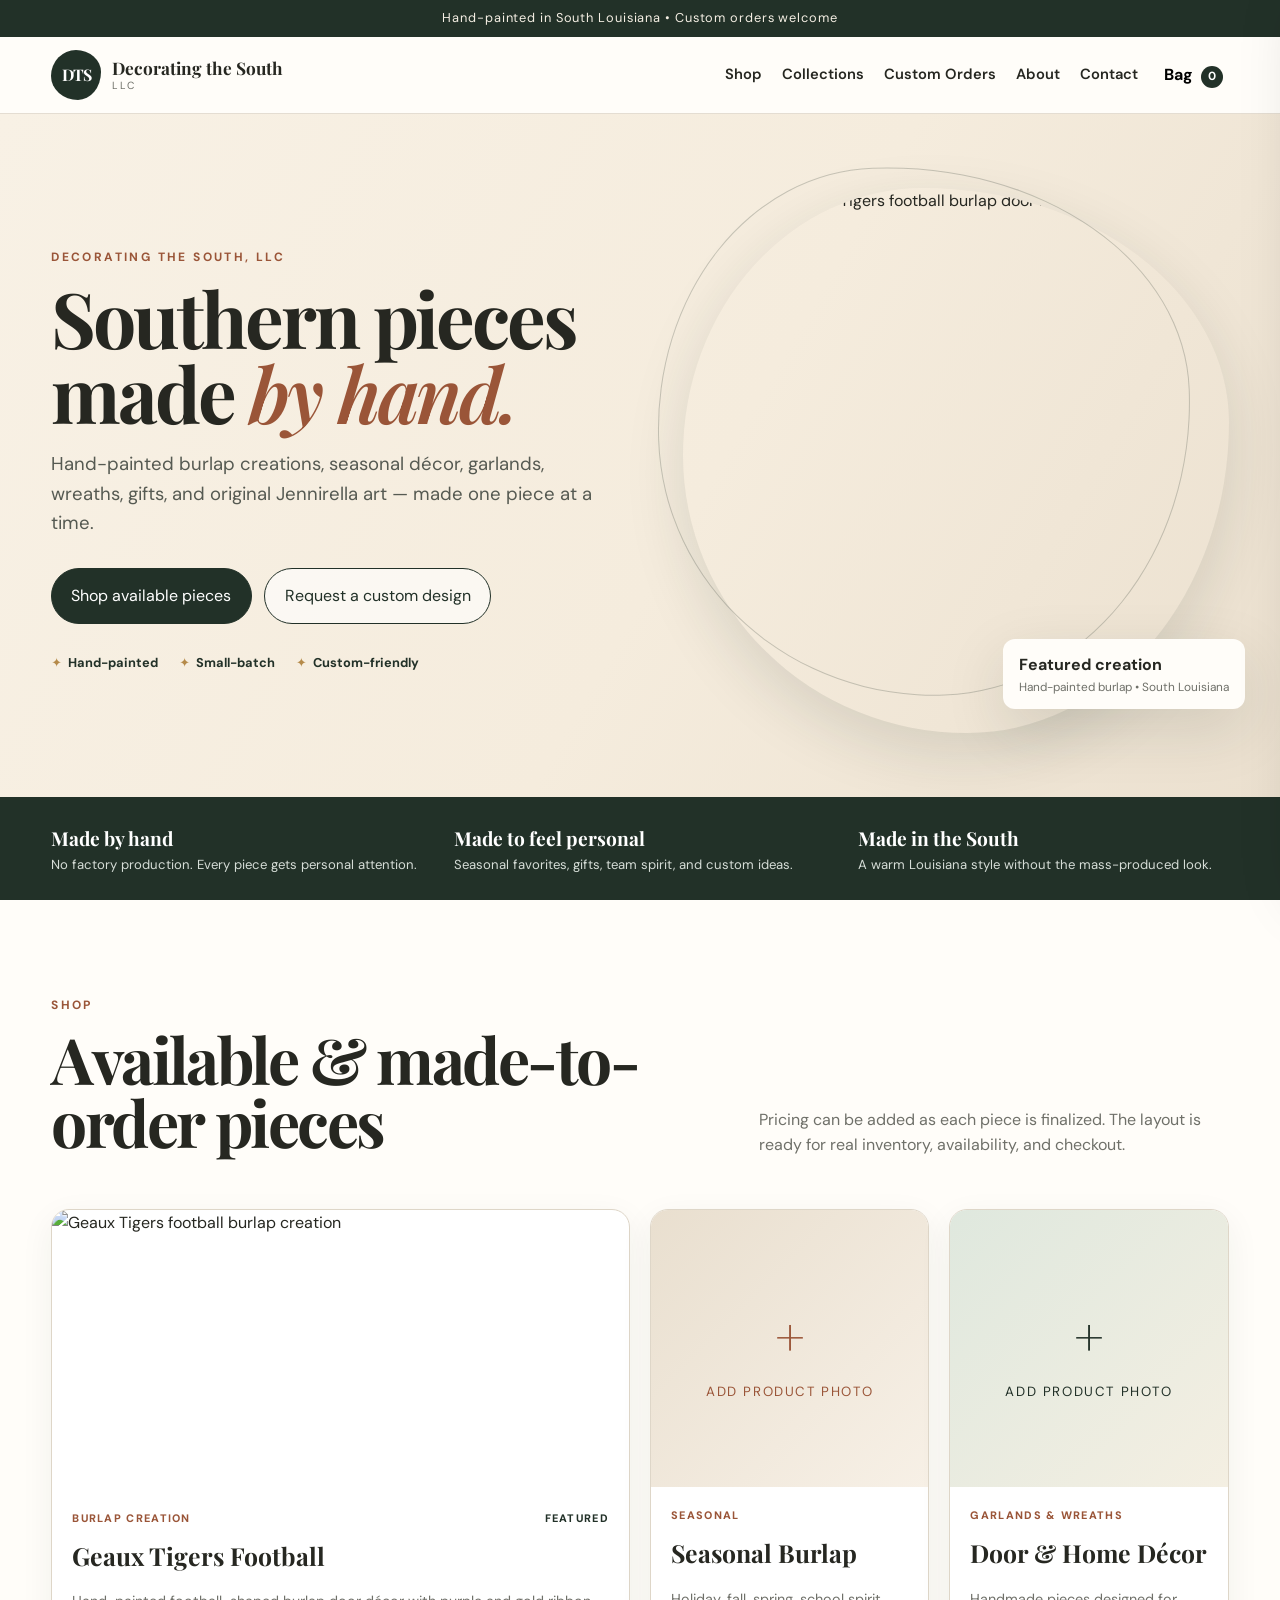
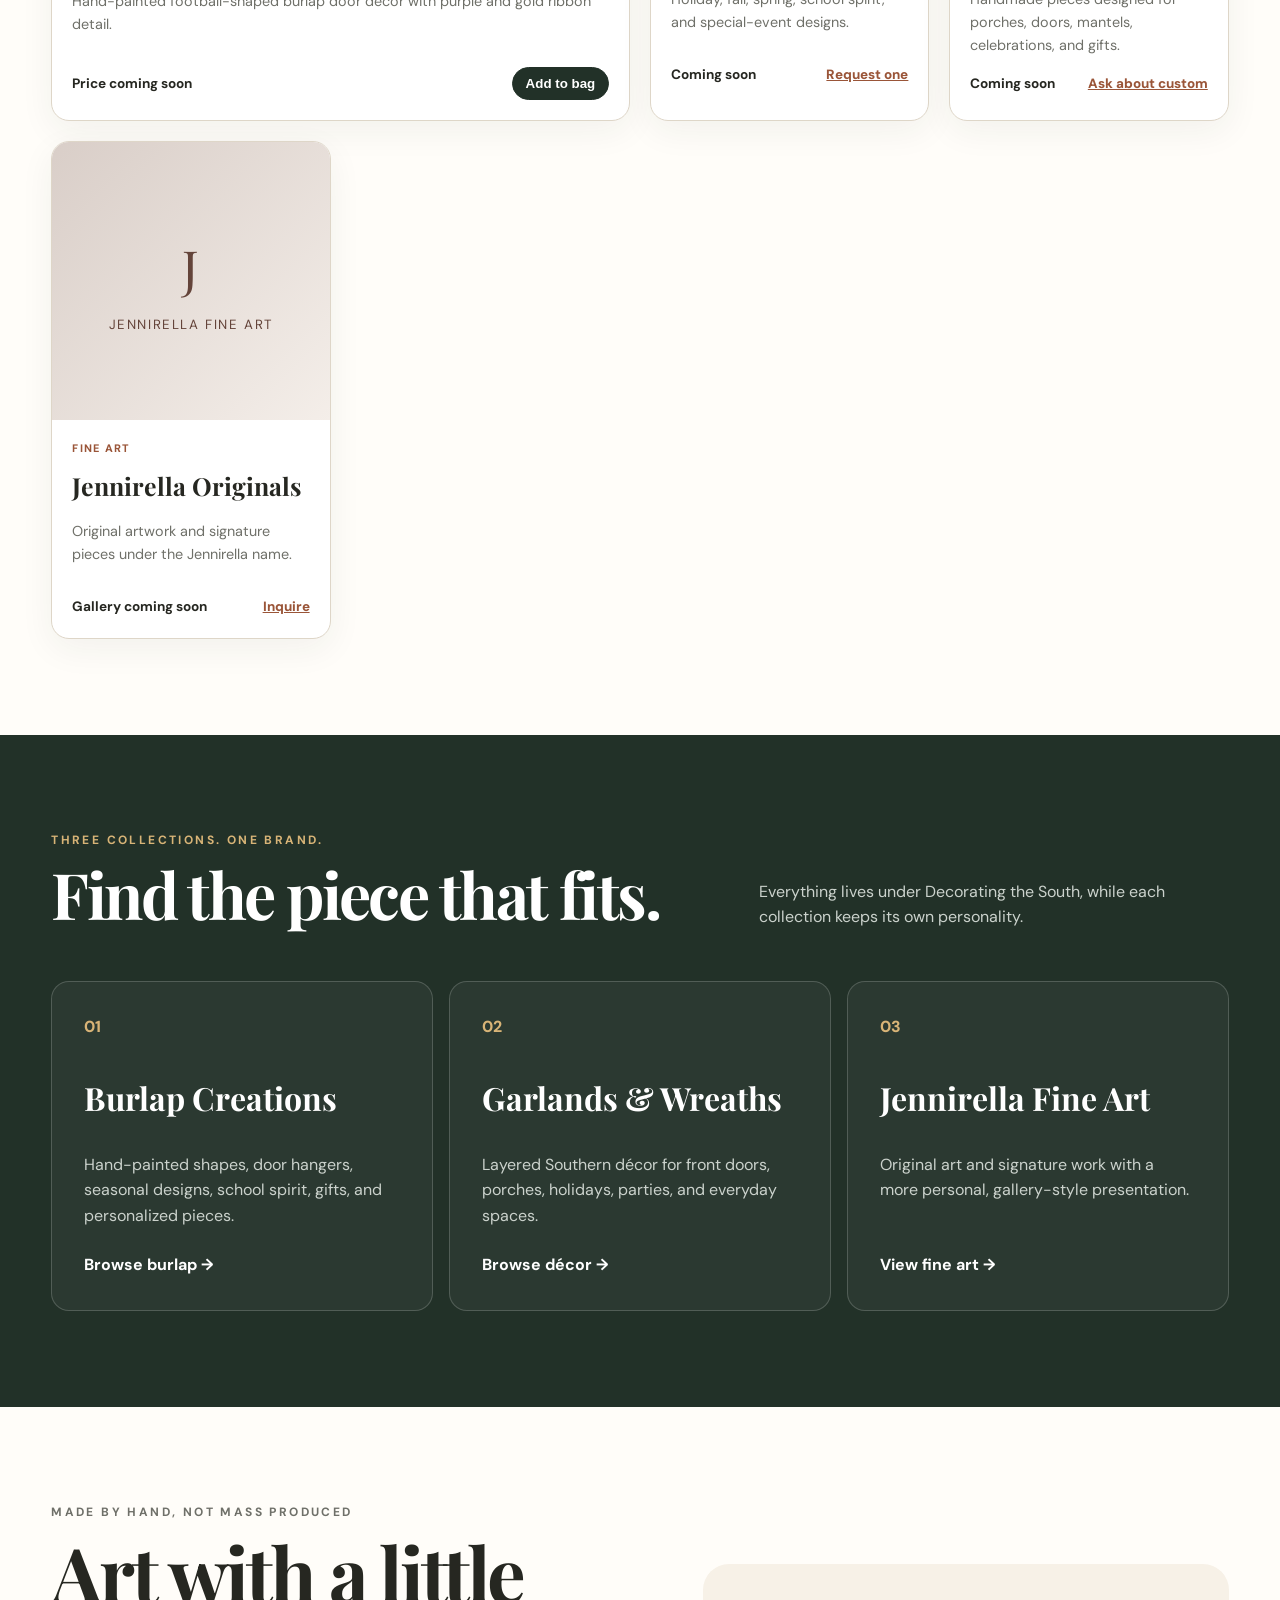
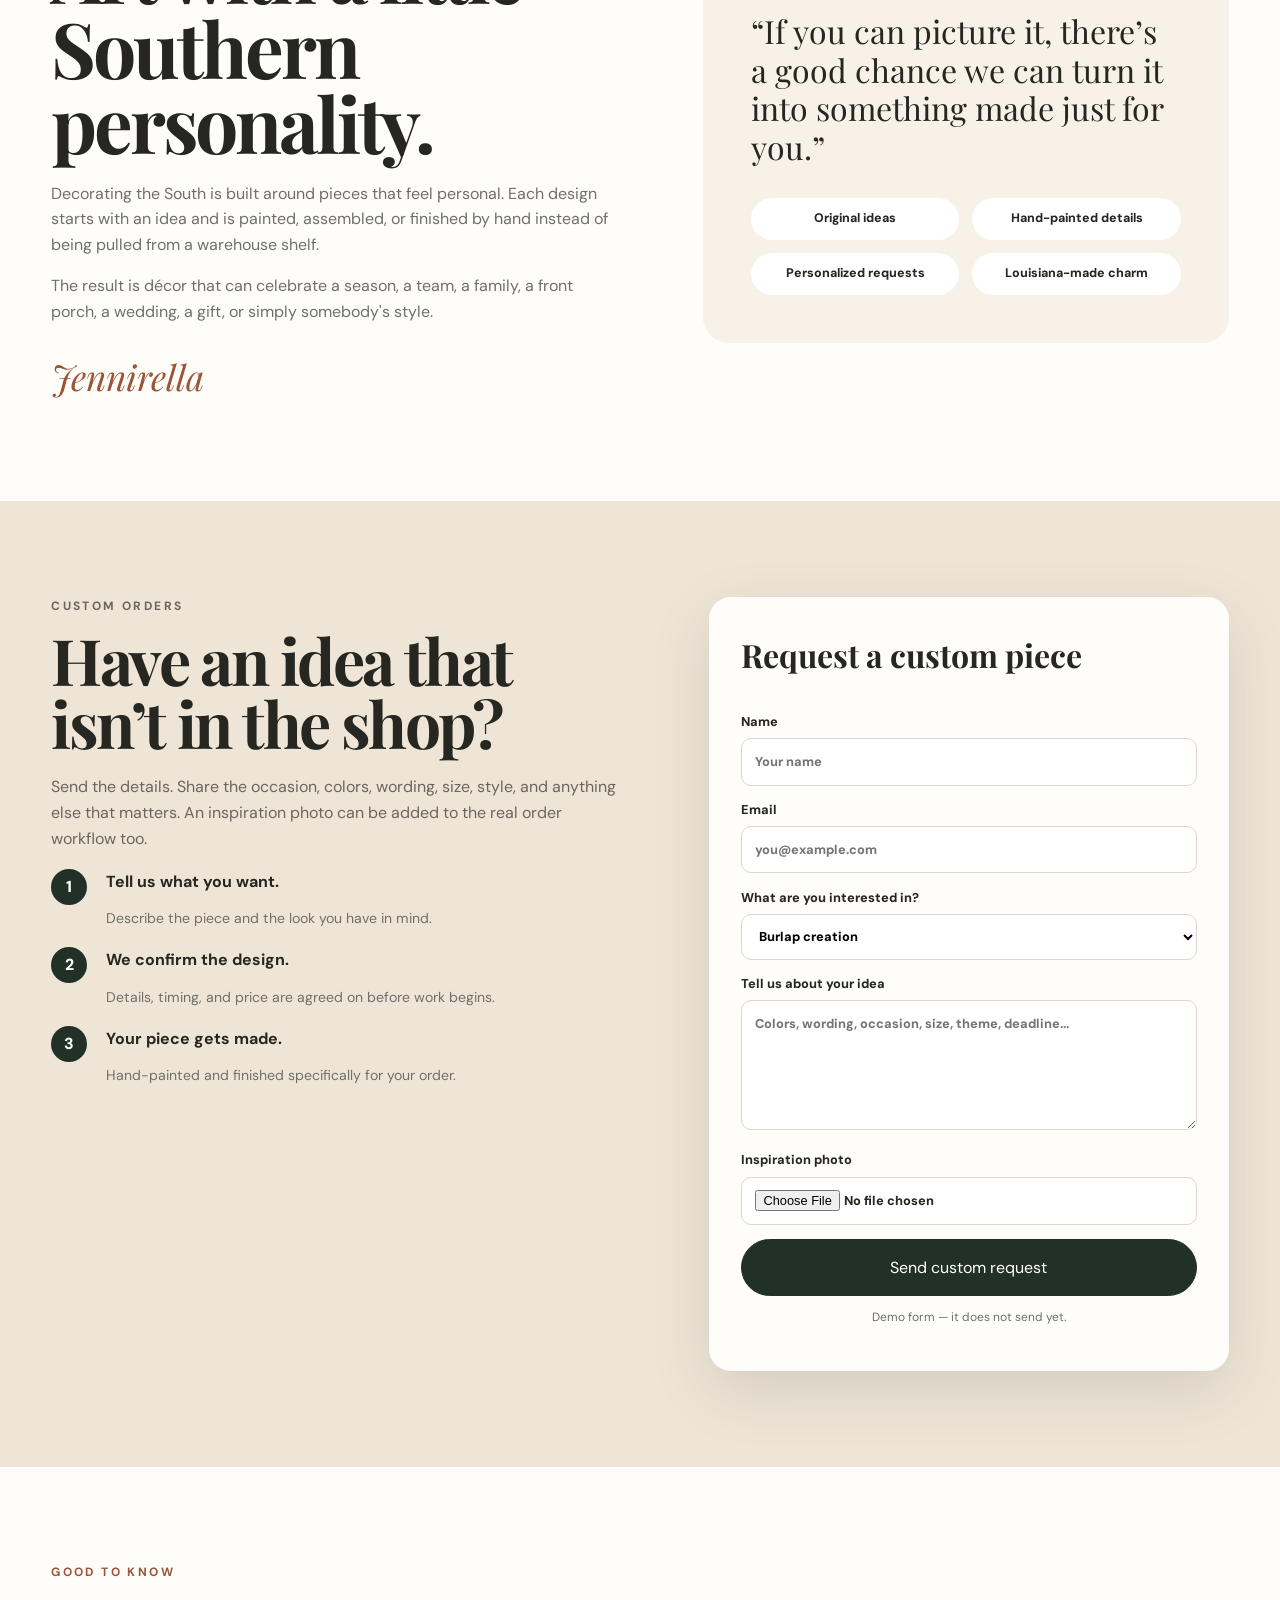
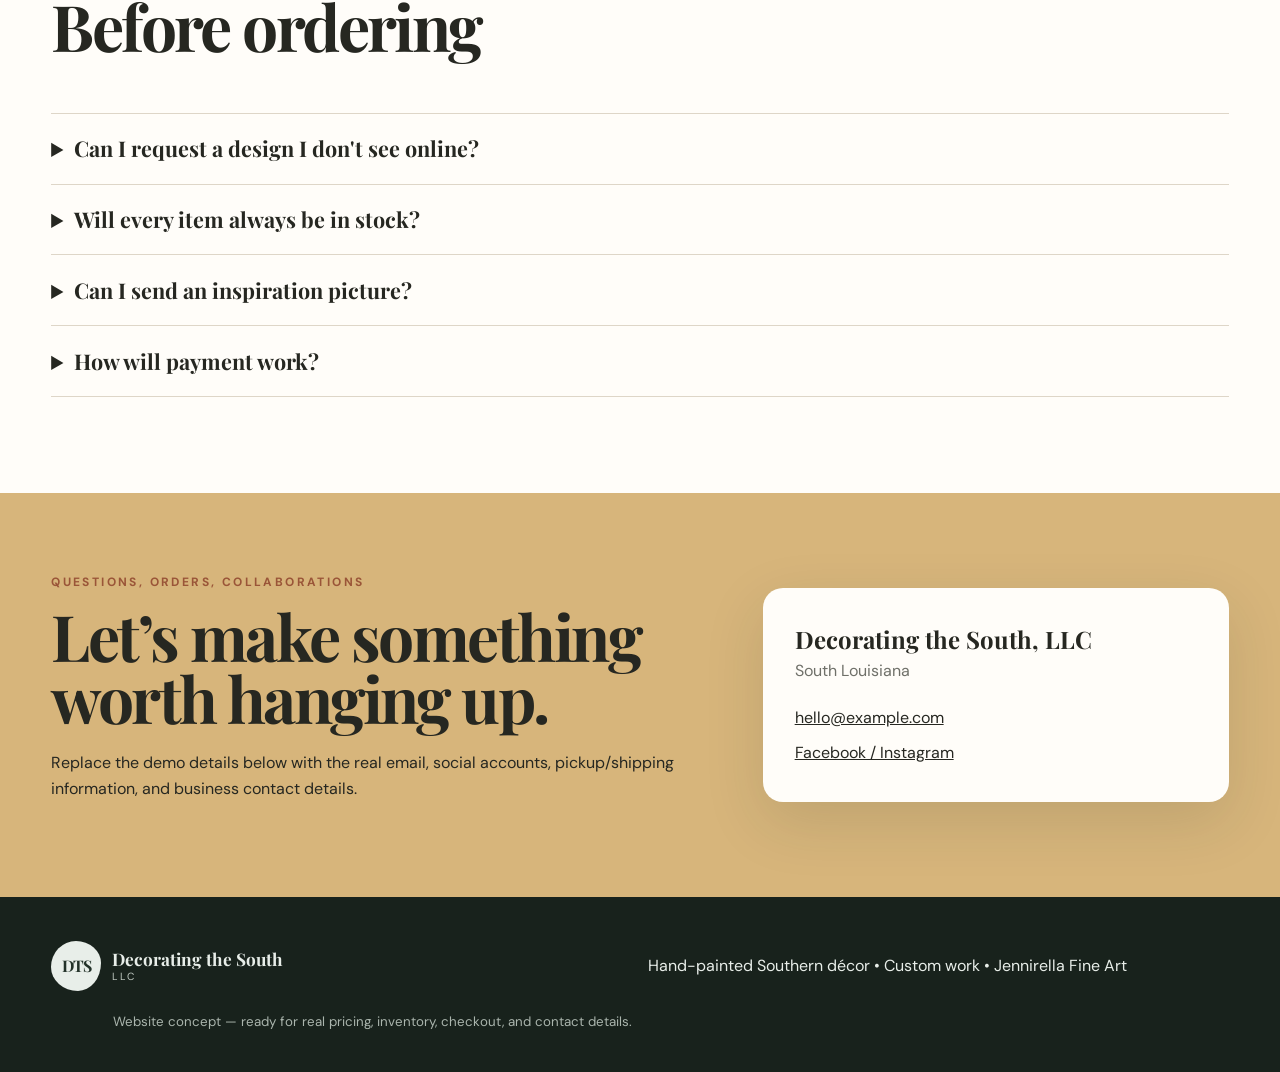
==== index.html @ 4b1b00de "Add files via upload" ====
<!doctype html>
<html lang="en">
<head>
  <meta charset="utf-8" />
  <meta name="viewport" content="width=device-width, initial-scale=1" />
  <meta name="theme-color" content="#223128" />
  <meta name="description" content="Decorating the South, LLC — hand-painted burlap creations, garlands, wreaths, and Jennirella fine art." />
  <title>Decorating the South, LLC | Handmade Southern Art & Décor</title>
  <link rel="preconnect" href="https://fonts.googleapis.com">
  <link rel="preconnect" href="https://fonts.gstatic.com" crossorigin>
  <link href="https://fonts.googleapis.com/css2?family=DM+Sans:wght@400;500;600;700&family=Playfair+Display:wght@600;700&display=swap" rel="stylesheet">
  <link rel="stylesheet" href="styles.css" />
</head>
<body>
  <header class="site-header">
    <div class="announcement">Hand-painted in South Louisiana • Custom orders welcome</div>
    <nav class="nav shell" aria-label="Main navigation">
      <a class="brand" href="#home" aria-label="Decorating the South home">
        <span class="brand-mark">DTS</span>
        <span class="brand-copy"><strong>Decorating the South</strong><small>LLC</small></span>
      </a>
      <button class="menu-toggle" aria-expanded="false" aria-label="Open menu">☰</button>
      <div class="nav-links">
        <a href="#shop">Shop</a>
        <a href="#collections">Collections</a>
        <a href="#custom">Custom Orders</a>
        <a href="#about">About</a>
        <a href="#contact">Contact</a>
        <button class="cart-button" type="button" aria-label="Open cart">Bag <span id="cartCount">0</span></button>
      </div>
    </nav>
  </header>

  <main>
    <section class="hero" id="home">
      <div class="shell hero-grid">
        <div class="hero-copy">
          <p class="kicker">Decorating the South, LLC</p>
          <h1>Southern pieces made <em>by hand.</em></h1>
          <p class="hero-lead">Hand-painted burlap creations, seasonal décor, garlands, wreaths, gifts, and original Jennirella art — made one piece at a time.</p>
          <div class="hero-actions">
            <a class="btn btn-primary" href="#shop">Shop available pieces</a>
            <a class="btn btn-light" href="#custom">Request a custom design</a>
          </div>
          <div class="trust-row">
            <span>Hand-painted</span><span>Small-batch</span><span>Custom-friendly</span>
          </div>
        </div>
        <figure class="hero-art">
          <img src="assets/lsu-burlap-hero.jpg" alt="Hand-painted LSU Tigers football burlap door hanging" />
          <figcaption><strong>Featured creation</strong><span>Hand-painted burlap • South Louisiana</span></figcaption>
        </figure>
      </div>
    </section>

    <section class="intro-strip">
      <div class="shell three-up">
        <div><strong>Made by hand</strong><span>No factory production. Every piece gets personal attention.</span></div>
        <div><strong>Made to feel personal</strong><span>Seasonal favorites, gifts, team spirit, and custom ideas.</span></div>
        <div><strong>Made in the South</strong><span>A warm Louisiana style without the mass-produced look.</span></div>
      </div>
    </section>

    <section class="section shell" id="shop">
      <div class="section-heading">
        <div><p class="kicker">Shop</p><h2>Available & made-to-order pieces</h2></div>
        <p>Pricing can be added as each piece is finalized. The layout is ready for real inventory, availability, and checkout.</p>
      </div>

      <div class="product-grid">
        <article class="product-card featured-product">
          <div class="product-image"><img src="assets/lsu-burlap-hero.jpg" alt="Geaux Tigers football burlap creation"></div>
          <div class="product-body">
            <div class="product-top"><span class="tag">Burlap Creation</span><span class="status">Featured</span></div>
            <h3>Geaux Tigers Football</h3>
            <p>Hand-painted football-shaped burlap door décor with purple and gold ribbon detail.</p>
            <div class="product-bottom"><strong>Price coming soon</strong><button class="mini-btn add-cart" data-product="Geaux Tigers Football">Add to bag</button></div>
          </div>
        </article>

        <article class="product-card placeholder-card">
          <div class="placeholder-art"><span>+</span><small>Add product photo</small></div>
          <div class="product-body"><div class="product-top"><span class="tag">Seasonal</span></div><h3>Seasonal Burlap</h3><p>Holiday, fall, spring, school spirit, and special-event designs.</p><div class="product-bottom"><strong>Coming soon</strong><a class="text-link" href="#custom">Request one</a></div></div>
        </article>

        <article class="product-card placeholder-card">
          <div class="placeholder-art garland"><span>+</span><small>Add product photo</small></div>
          <div class="product-body"><div class="product-top"><span class="tag">Garlands & Wreaths</span></div><h3>Door & Home Décor</h3><p>Handmade pieces designed for porches, doors, mantels, celebrations, and gifts.</p><div class="product-bottom"><strong>Coming soon</strong><a class="text-link" href="#custom">Ask about custom</a></div></div>
        </article>

        <article class="product-card placeholder-card">
          <div class="placeholder-art art"><span>J</span><small>Jennirella Fine Art</small></div>
          <div class="product-body"><div class="product-top"><span class="tag">Fine Art</span></div><h3>Jennirella Originals</h3><p>Original artwork and signature pieces under the Jennirella name.</p><div class="product-bottom"><strong>Gallery coming soon</strong><a class="text-link" href="#contact">Inquire</a></div></div>
        </article>
      </div>
    </section>

    <section class="collections section" id="collections">
      <div class="shell">
        <div class="section-heading light-heading"><div><p class="kicker">Three collections. One brand.</p><h2>Find the piece that fits.</h2></div><p>Everything lives under Decorating the South, while each collection keeps its own personality.</p></div>
        <div class="collection-grid">
          <a href="#shop" class="collection-card"><span>01</span><h3>Burlap Creations</h3><p>Hand-painted shapes, door hangers, seasonal designs, school spirit, gifts, and personalized pieces.</p><b>Browse burlap →</b></a>
          <a href="#shop" class="collection-card"><span>02</span><h3>Garlands & Wreaths</h3><p>Layered Southern décor for front doors, porches, holidays, parties, and everyday spaces.</p><b>Browse décor →</b></a>
          <a href="#shop" class="collection-card"><span>03</span><h3>Jennirella Fine Art</h3><p>Original art and signature work with a more personal, gallery-style presentation.</p><b>View fine art →</b></a>
        </div>
      </div>
    </section>

    <section class="section shell story" id="about">
      <div class="story-copy">
        <p class="kicker">Made by hand, not mass produced</p>
        <h2>Art with a little Southern personality.</h2>
        <p>Decorating the South is built around pieces that feel personal. Each design starts with an idea and is painted, assembled, or finished by hand instead of being pulled from a warehouse shelf.</p>
        <p>The result is décor that can celebrate a season, a team, a family, a front porch, a wedding, a gift, or simply somebody's style.</p>
        <div class="signature">Jennirella</div>
      </div>
      <div class="story-panel">
        <div class="quote">“If you can picture it, there’s a good chance we can turn it into something made just for you.”</div>
        <div class="story-points"><span>Original ideas</span><span>Hand-painted details</span><span>Personalized requests</span><span>Louisiana-made charm</span></div>
      </div>
    </section>

    <section class="custom-section" id="custom">
      <div class="shell custom-grid">
        <div>
          <p class="kicker">Custom orders</p>
          <h2>Have an idea that isn’t in the shop?</h2>
          <p>Send the details. Share the occasion, colors, wording, size, style, and anything else that matters. An inspiration photo can be added to the real order workflow too.</p>
          <ol>
            <li><b>Tell us what you want.</b><span>Describe the piece and the look you have in mind.</span></li>
            <li><b>We confirm the design.</b><span>Details, timing, and price are agreed on before work begins.</span></li>
            <li><b>Your piece gets made.</b><span>Hand-painted and finished specifically for your order.</span></li>
          </ol>
        </div>
        <form class="custom-form" id="customForm">
          <h3>Request a custom piece</h3>
          <label>Name<input required name="name" placeholder="Your name"></label>
          <label>Email<input required type="email" name="email" placeholder="you@example.com"></label>
          <label>What are you interested in?
            <select name="type"><option>Burlap creation</option><option>Garland or wreath</option><option>Jennirella fine art</option><option>Not sure yet</option></select>
          </label>
          <label>Tell us about your idea<textarea required name="details" rows="5" placeholder="Colors, wording, occasion, size, theme, deadline..."></textarea></label>
          <label>Inspiration photo<input type="file" accept="image/*"></label>
          <button class="btn btn-primary wide" type="submit">Send custom request</button>
          <p class="form-note" id="formNote">Demo form — it does not send yet.</p>
        </form>
      </div>
    </section>

    <section class="section shell faq">
      <div class="section-heading"><div><p class="kicker">Good to know</p><h2>Before ordering</h2></div></div>
      <details><summary>Can I request a design I don't see online?</summary><p>Yes. Custom work is a major part of the site. Use the custom-order form to describe what you have in mind.</p></details>
      <details><summary>Will every item always be in stock?</summary><p>No. Handmade inventory naturally changes. Products can be marked Available, Made to Order, Sold, or Coming Soon.</p></details>
      <details><summary>Can I send an inspiration picture?</summary><p>Yes. The custom-order flow is designed to accept an inspiration image along with your colors, wording, size, and other details.</p></details>
      <details><summary>How will payment work?</summary><p>The finished site can connect to a secure checkout provider. Prices and payment setup can be added after the business finalizes its pricing structure.</p></details>
    </section>

    <section class="contact" id="contact">
      <div class="shell contact-inner">
        <div><p class="kicker">Questions, orders, collaborations</p><h2>Let’s make something worth hanging up.</h2><p>Replace the demo details below with the real email, social accounts, pickup/shipping information, and business contact details.</p></div>
        <div class="contact-card"><strong>Decorating the South, LLC</strong><span>South Louisiana</span><a href="mailto:hello@example.com">hello@example.com</a><a href="#">Facebook / Instagram</a></div>
      </div>
    </section>
  </main>

  <aside class="cart-drawer" id="cartDrawer" aria-hidden="true">
    <div class="cart-head"><h3>Your bag</h3><button id="closeCart" aria-label="Close cart">×</button></div>
    <div id="cartItems" class="cart-items"><p>Your bag is empty.</p></div>
    <div class="cart-footer"><button class="btn btn-primary wide" type="button">Checkout setup coming next</button></div>
  </aside>
  <div class="scrim" id="scrim"></div>

  <footer><div class="shell footer-grid"><div class="brand footer-brand"><span class="brand-mark">DTS</span><span class="brand-copy"><strong>Decorating the South</strong><small>LLC</small></span></div><p>Hand-painted Southern décor • Custom work • Jennirella Fine Art</p><small>Website concept — ready for real pricing, inventory, checkout, and contact details.</small></div></footer>

  <script src="app.js"></script>
</body>
</html>
---- styles.css ----
:root{--forest:#223128;--forest2:#304438;--cream:#f7f1e7;--paper:#fffdf9;--ink:#262721;--muted:#6f7069;--gold:#b58a49;--rust:#9a5538;--line:#ded6c8;--shadow:0 20px 60px rgba(34,49,40,.13)}
*{box-sizing:border-box}html{scroll-behavior:smooth}body{margin:0;color:var(--ink);background:var(--paper);font-family:"DM Sans",system-ui,sans-serif;line-height:1.6}img{max-width:100%;display:block}a{color:inherit}.shell{width:min(1180px,92%);margin:auto}.announcement{background:var(--forest);color:#f5efe4;text-align:center;padding:.52rem 1rem;font-size:.8rem;letter-spacing:.07em}.site-header{position:sticky;top:0;z-index:50;background:rgba(255,253,249,.94);backdrop-filter:blur(14px);border-bottom:1px solid rgba(222,214,200,.8)}.nav{height:76px;display:flex;align-items:center;justify-content:space-between}.brand{display:flex;align-items:center;gap:.7rem;text-decoration:none}.brand-mark{width:50px;height:50px;border-radius:50% 50% 46% 54% / 52% 44% 56% 48%;background:var(--forest);color:#fff;display:grid;place-items:center;font-family:"Playfair Display",serif;font-weight:700;letter-spacing:-.06em}.brand-copy{display:flex;flex-direction:column;line-height:1.05}.brand-copy strong{font-family:"Playfair Display",serif;font-size:1.08rem}.brand-copy small{font-size:.65rem;letter-spacing:.18em;margin-top:.24rem;color:var(--muted)}.nav-links{display:flex;align-items:center;gap:1.25rem}.nav-links a{text-decoration:none;font-size:.92rem;font-weight:600}.cart-button,.menu-toggle{border:0;background:transparent;font:inherit;font-weight:700;cursor:pointer}.cart-button span{display:inline-grid;place-items:center;background:var(--forest);color:white;width:22px;height:22px;border-radius:50%;font-size:.74rem;margin-left:.25rem}.menu-toggle{display:none;font-size:1.35rem}.hero{background:linear-gradient(120deg,#f8f1e5 0%,#f5ecdd 55%,#ebe0cf 100%);padding:4.6rem 0 4rem;overflow:hidden}.hero-grid{display:grid;grid-template-columns:1.02fr .98fr;gap:4rem;align-items:center}.kicker{text-transform:uppercase;letter-spacing:.2em;font-size:.75rem;font-weight:700;color:var(--rust);margin:0 0 .8rem}.hero h1,.section h2,.collections h2,.custom-section h2,.contact h2{font-family:"Playfair Display",serif;font-size:clamp(3rem,6vw,5.8rem);line-height:.98;letter-spacing:-.04em;margin:.2rem 0 1.25rem}.hero h1 em{color:var(--rust);font-weight:600}.hero-lead{font-size:1.16rem;max-width:600px;color:#565a52}.hero-actions{display:flex;gap:.8rem;flex-wrap:wrap;margin:1.8rem 0}.btn{display:inline-flex;align-items:center;justify-content:center;border-radius:999px;padding:.9rem 1.2rem;font-weight:700;text-decoration:none;border:1px solid var(--forest);cursor:pointer;font:inherit}.btn-primary{background:var(--forest);color:#fff}.btn-light{background:rgba(255,255,255,.62);color:var(--forest)}.wide{width:100%}.trust-row{display:flex;gap:1.3rem;flex-wrap:wrap;font-size:.8rem;font-weight:700;color:var(--forest)}.trust-row span:before{content:"✦";color:var(--gold);margin-right:.4rem}.hero-art{position:relative;margin:0}.hero-art:before{content:"";position:absolute;inset:-22px 38px 38px -25px;border:1px solid rgba(34,49,40,.22);border-radius:42% 58% 48% 52% / 50% 44% 56% 50%;transform:rotate(-2deg)}.hero-art img{position:relative;width:100%;aspect-ratio:1/1;object-fit:cover;border-radius:44% 56% 48% 52% / 49% 43% 57% 51%;box-shadow:var(--shadow)}.hero-art figcaption{position:absolute;right:-16px;bottom:24px;background:var(--paper);padding:.8rem 1rem;border-radius:12px;box-shadow:var(--shadow);display:flex;flex-direction:column}.hero-art figcaption span{font-size:.74rem;color:var(--muted)}.intro-strip{background:var(--forest);color:#fff;padding:1.6rem 0}.three-up{display:grid;grid-template-columns:repeat(3,1fr);gap:2rem}.three-up div{display:flex;flex-direction:column}.three-up strong{font-family:"Playfair Display",serif;font-size:1.2rem}.three-up span{font-size:.82rem;color:#d6ddd7}.section{padding:6rem 0}.section-heading{display:flex;justify-content:space-between;gap:3rem;align-items:end;margin-bottom:2.2rem}.section-heading h2,.collections h2,.custom-section h2,.contact h2{font-size:clamp(2.5rem,5vw,4.2rem)}.section-heading>p{max-width:470px;color:var(--muted)}.product-grid{display:grid;grid-template-columns:repeat(4,1fr);gap:1.25rem}.product-card{background:#fff;border:1px solid var(--line);border-radius:18px;overflow:hidden;box-shadow:0 10px 35px rgba(34,49,40,.06)}.product-image img,.placeholder-art{width:100%;aspect-ratio:1/1;object-fit:cover}.featured-product{grid-column:span 2}.featured-product .product-image img{aspect-ratio:2.06/1}.placeholder-art{background:linear-gradient(135deg,#e9dfcf,#f7f0e6);display:grid;place-items:center;align-content:center;color:var(--rust);gap:.3rem}.placeholder-art span{font-family:"Playfair Display",serif;font-size:3.2rem}.placeholder-art small{text-transform:uppercase;letter-spacing:.12em}.placeholder-art.garland{background:linear-gradient(135deg,#dfe8de,#f4efe2);color:var(--forest)}.placeholder-art.art{background:linear-gradient(135deg,#d9cec8,#f4eee9);color:#64443a}.product-body{padding:1.25rem}.product-top{display:flex;justify-content:space-between;gap:.5rem;align-items:center}.tag,.status{font-size:.68rem;text-transform:uppercase;letter-spacing:.12em;font-weight:800;color:var(--rust)}.status{color:var(--forest)}.product-card h3{font-family:"Playfair Display",serif;font-size:1.55rem;margin:.55rem 0}.product-card p{font-size:.9rem;color:var(--muted);min-height:4.2em}.product-bottom{display:flex;justify-content:space-between;align-items:center;gap:.8rem;margin-top:1rem}.product-bottom strong{font-size:.85rem}.mini-btn{border:1px solid var(--forest);background:var(--forest);color:white;border-radius:999px;padding:.52rem .8rem;font-weight:700;cursor:pointer}.text-link{font-size:.84rem;font-weight:800;color:var(--rust)}.collections{padding:6rem 0;background:var(--forest);color:#fff}.light-heading .kicker{color:#d8b477}.light-heading>p{color:#cbd2cc}.collection-grid{display:grid;grid-template-columns:repeat(3,1fr);gap:1rem}.collection-card{text-decoration:none;padding:2rem;border:1px solid rgba(255,255,255,.18);border-radius:18px;background:rgba(255,255,255,.045);min-height:330px;display:flex;flex-direction:column}.collection-card span{color:#d8b477;font-weight:800}.collection-card h3{font-family:"Playfair Display",serif;font-size:2rem;margin:2rem 0 .8rem}.collection-card p{color:#cbd2cc}.collection-card b{margin-top:auto}.story{display:grid;grid-template-columns:1fr .92fr;gap:5rem;align-items:center}.story-copy p{color:var(--muted);max-width:620px}.signature{font-family:"Playfair Display",serif;font-size:2.2rem;font-style:italic;color:var(--rust);margin-top:1.5rem}.story-panel{background:var(--cream);border-radius:26px;padding:3rem}.quote{font-family:"Playfair Display",serif;font-size:2rem;line-height:1.2}.story-points{display:grid;grid-template-columns:1fr 1fr;gap:.8rem;margin-top:2rem}.story-points span{padding:.7rem .9rem;background:white;border-radius:999px;font-size:.78rem;font-weight:800;text-align:center}.custom-section{background:#efe5d7;padding:6rem 0}.custom-grid{display:grid;grid-template-columns:1fr .9fr;gap:5rem;align-items:start}.custom-section>div>div>p{color:#6a665f}.custom-section ol{padding:0;list-style:none;counter-reset:step}.custom-section li{counter-increment:step;display:grid;grid-template-columns:42px 1fr;gap:.8rem;margin:1.1rem 0}.custom-section li:before{content:counter(step);width:36px;height:36px;border-radius:50%;background:var(--forest);color:#fff;display:grid;place-items:center;font-weight:800;grid-row:span 2}.custom-section li b,.custom-section li span{grid-column:2}.custom-section li span{font-size:.88rem;color:var(--muted)}.custom-form{background:var(--paper);border-radius:22px;padding:2rem;box-shadow:var(--shadow)}.custom-form h3{font-family:"Playfair Display",serif;font-size:2rem;margin-top:0}.custom-form label{display:block;font-size:.8rem;font-weight:800;margin:.9rem 0}.custom-form input,.custom-form select,.custom-form textarea{width:100%;margin-top:.35rem;border:1px solid var(--line);border-radius:10px;padding:.78rem .85rem;background:#fff;font:inherit}.form-note{text-align:center;color:var(--muted);font-size:.75rem}.faq details{border-top:1px solid var(--line);padding:1.1rem 0}.faq details:last-child{border-bottom:1px solid var(--line)}.faq summary{font-family:"Playfair Display",serif;font-size:1.35rem;font-weight:700;cursor:pointer}.faq details p{color:var(--muted);max-width:760px}.contact{background:#d7b57b;padding:5rem 0}.contact-inner{display:grid;grid-template-columns:1fr .72fr;gap:4rem;align-items:center}.contact-card{background:var(--paper);padding:2rem;border-radius:20px;display:flex;flex-direction:column;box-shadow:var(--shadow)}.contact-card strong{font-family:"Playfair Display",serif;font-size:1.5rem}.contact-card span{color:var(--muted);margin-bottom:1rem}.contact-card a{margin:.3rem 0}footer{background:#18221c;color:#e8eee9;padding:2.5rem 0}.footer-grid{display:grid;grid-template-columns:1fr 1fr;gap:1rem;align-items:center}.footer-grid>small{text-align:right;color:#aab5ad}.footer-brand .brand-mark{background:#e8eee9;color:var(--forest)}.footer-brand .brand-copy small{color:#bfc8c1}.cart-drawer{position:fixed;top:0;right:0;height:100%;width:min(420px,92vw);z-index:100;background:var(--paper);transform:translateX(110%);transition:.25s;padding:1.3rem;display:flex;flex-direction:column;box-shadow:-20px 0 60px rgba(0,0,0,.15)}.cart-drawer.open{transform:translateX(0)}.cart-head{display:flex;justify-content:space-between;align-items:center;border-bottom:1px solid var(--line)}.cart-head h3{font-family:"Playfair Display",serif;font-size:2rem}.cart-head button{border:0;background:none;font-size:2rem;cursor:pointer}.cart-items{flex:1;padding:1.2rem 0}.cart-item{display:flex;justify-content:space-between;gap:1rem;padding:.8rem 0;border-bottom:1px solid var(--line)}.scrim{position:fixed;inset:0;background:rgba(0,0,0,.35);z-index:90;opacity:0;pointer-events:none;transition:.2s}.scrim.show{opacity:1;pointer-events:auto}
@media(max-width:900px){.menu-toggle{display:block}.nav-links{position:absolute;top:116px;left:4%;right:4%;background:var(--paper);box-shadow:var(--shadow);border:1px solid var(--line);border-radius:16px;padding:1rem;display:none;flex-direction:column;align-items:stretch}.nav-links.show{display:flex}.hero-grid,.story,.custom-grid,.contact-inner{grid-template-columns:1fr}.hero{padding-top:3rem}.hero-art{max-width:640px}.product-grid{grid-template-columns:repeat(2,1fr)}.featured-product{grid-column:span 2}.collection-grid{grid-template-columns:1fr}.collection-card{min-height:230px}.three-up{grid-template-columns:1fr}.section-heading{align-items:start;flex-direction:column;gap:.5rem}.footer-grid{grid-template-columns:1fr}.footer-grid>small{text-align:left}}
@media(max-width:560px){.brand-copy strong{font-size:.93rem}.hero h1{font-size:3.35rem}.hero-art figcaption{right:0}.section{padding:4.2rem 0}.product-grid{grid-template-columns:1fr}.featured-product{grid-column:auto}.featured-product .product-image img{aspect-ratio:1/1}.story-panel{padding:2rem}.story-points{grid-template-columns:1fr}.contact{padding:4rem 0}}
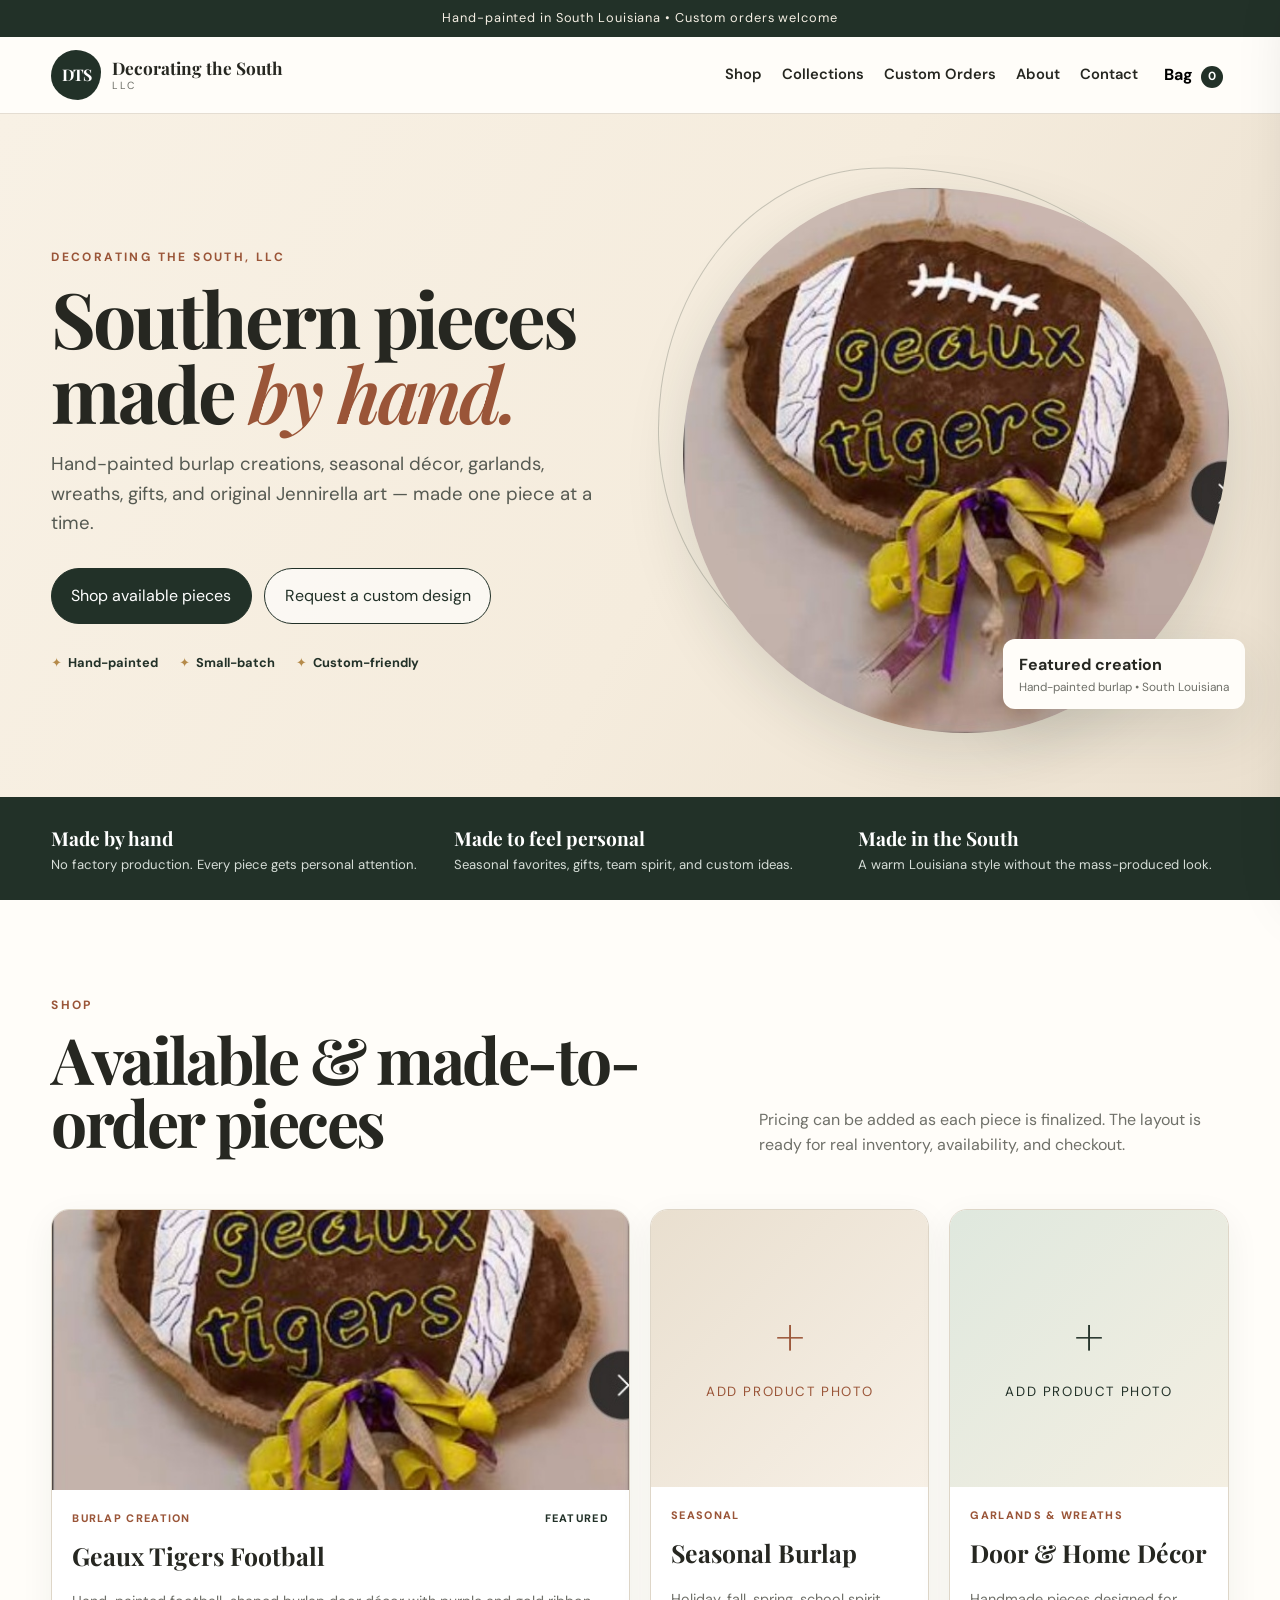
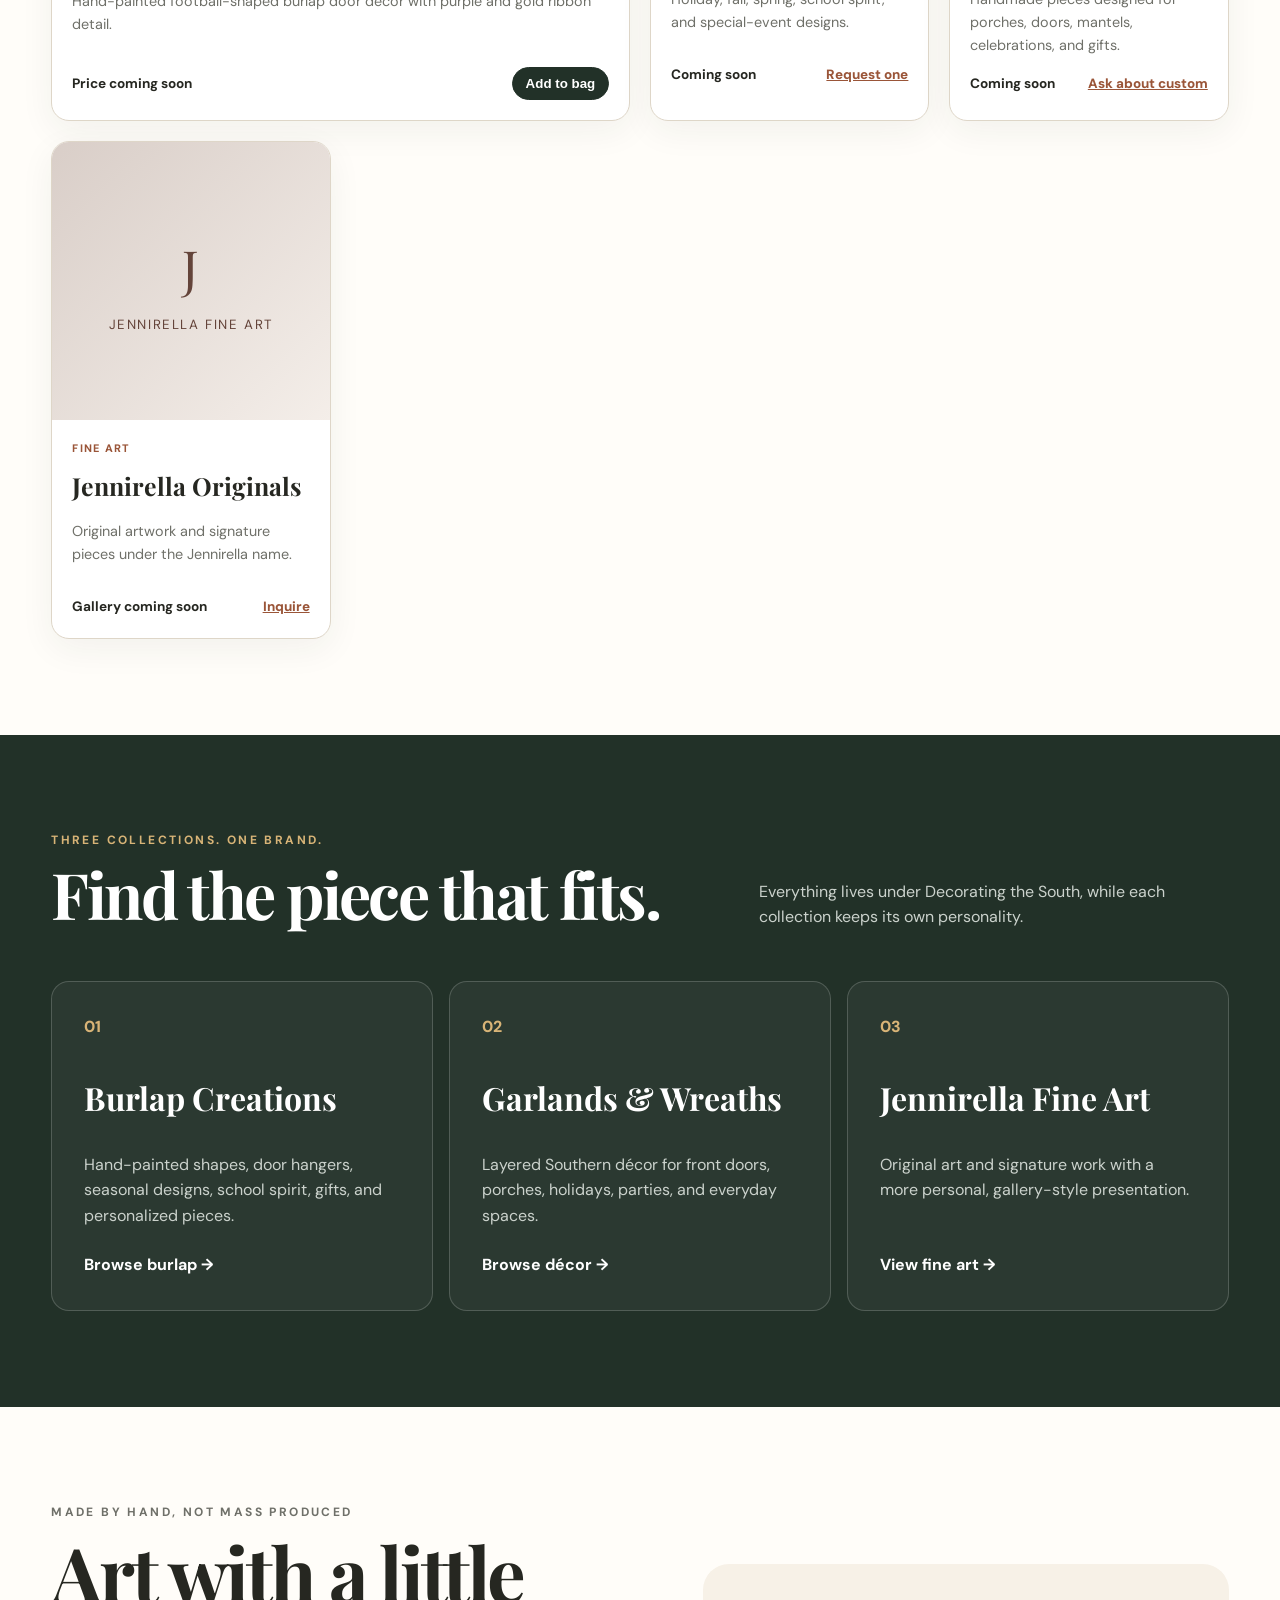
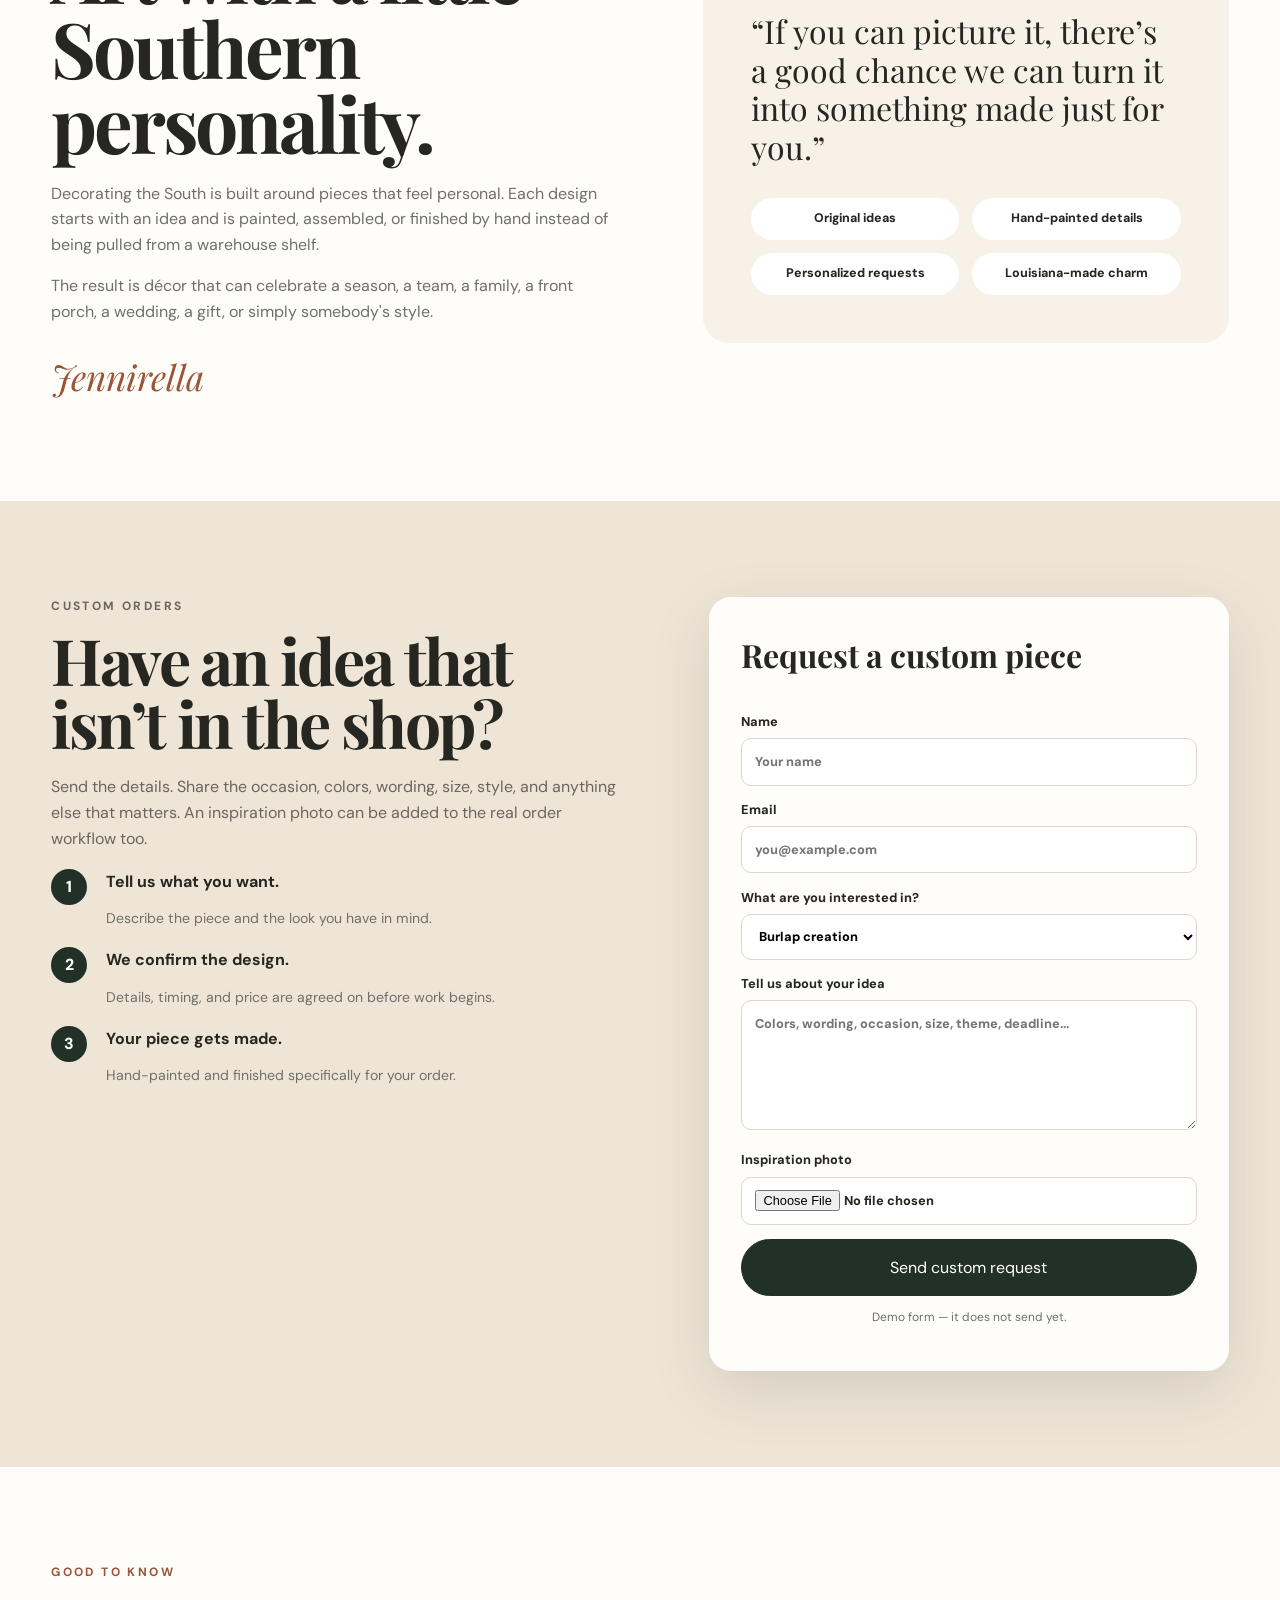
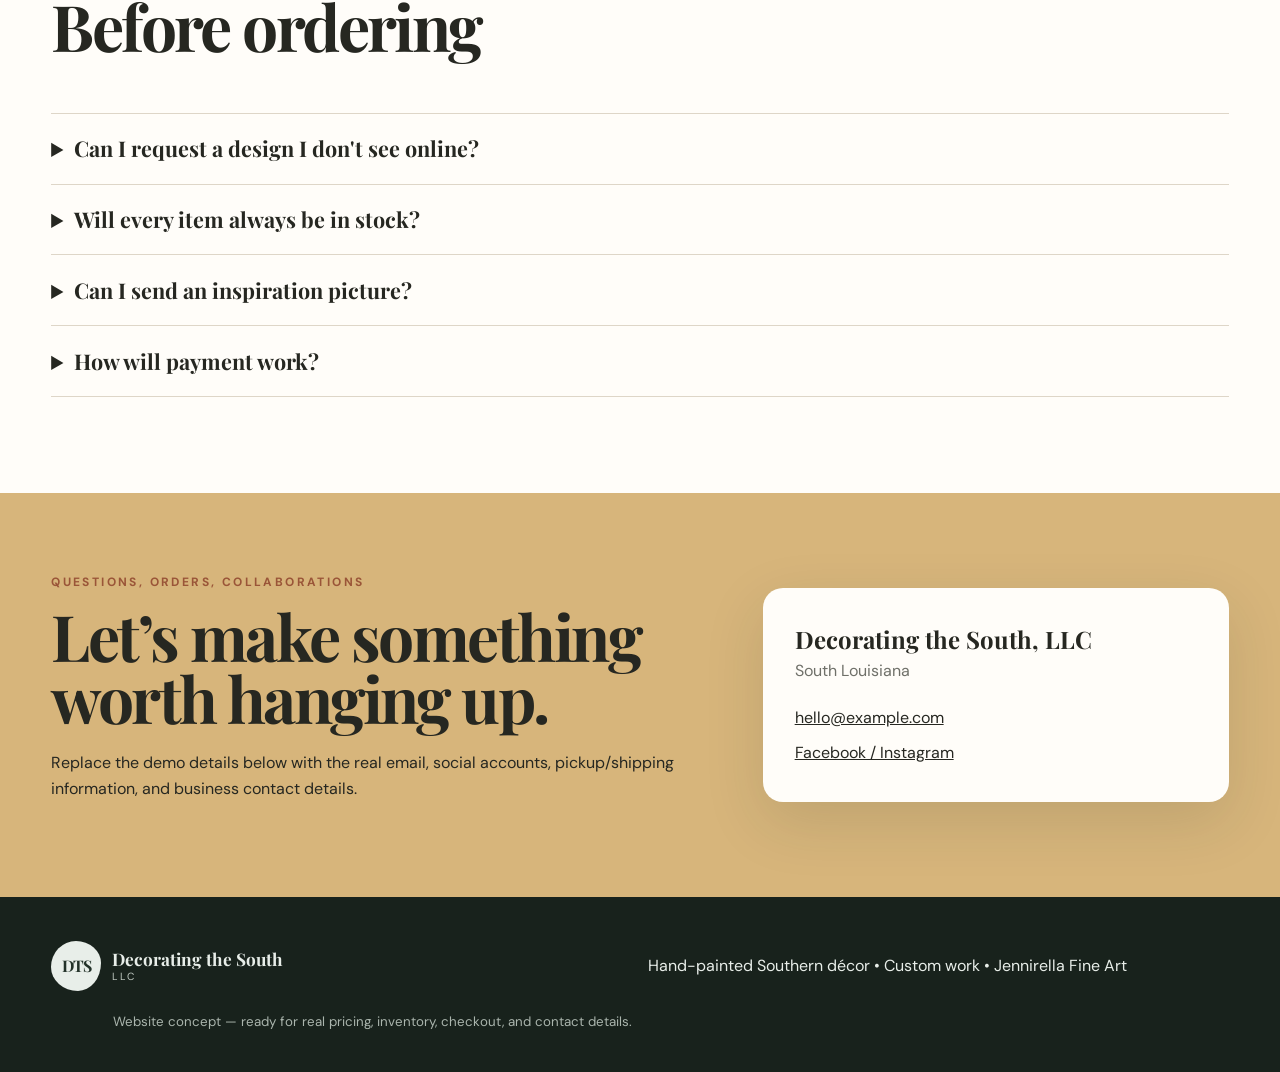
==== commit 5d869337: "Add files via upload" ====
--- a/index.html
+++ b/index.html
@@ -47,7 +47,7 @@
           </div>
         </div>
         <figure class="hero-art">
-          <img src="assets/lsu-burlap-hero.jpg" alt="Hand-painted LSU Tigers football burlap door hanging" />
+          <img src="dts_hero.jpg" alt="Hand-painted LSU Tigers football burlap door hanging" />
           <figcaption><strong>Featured creation</strong><span>Hand-painted burlap • South Louisiana</span></figcaption>
         </figure>
       </div>
@@ -69,7 +69,7 @@
 
       <div class="product-grid">
         <article class="product-card featured-product">
-          <div class="product-image"><img src="assets/lsu-burlap-hero.jpg" alt="Geaux Tigers football burlap creation"></div>
+          <div class="product-image"><img src="dts_hero.jpg" alt="Geaux Tigers football burlap creation"></div>
           <div class="product-body">
             <div class="product-top"><span class="tag">Burlap Creation</span><span class="status">Featured</span></div>
             <h3>Geaux Tigers Football</h3>
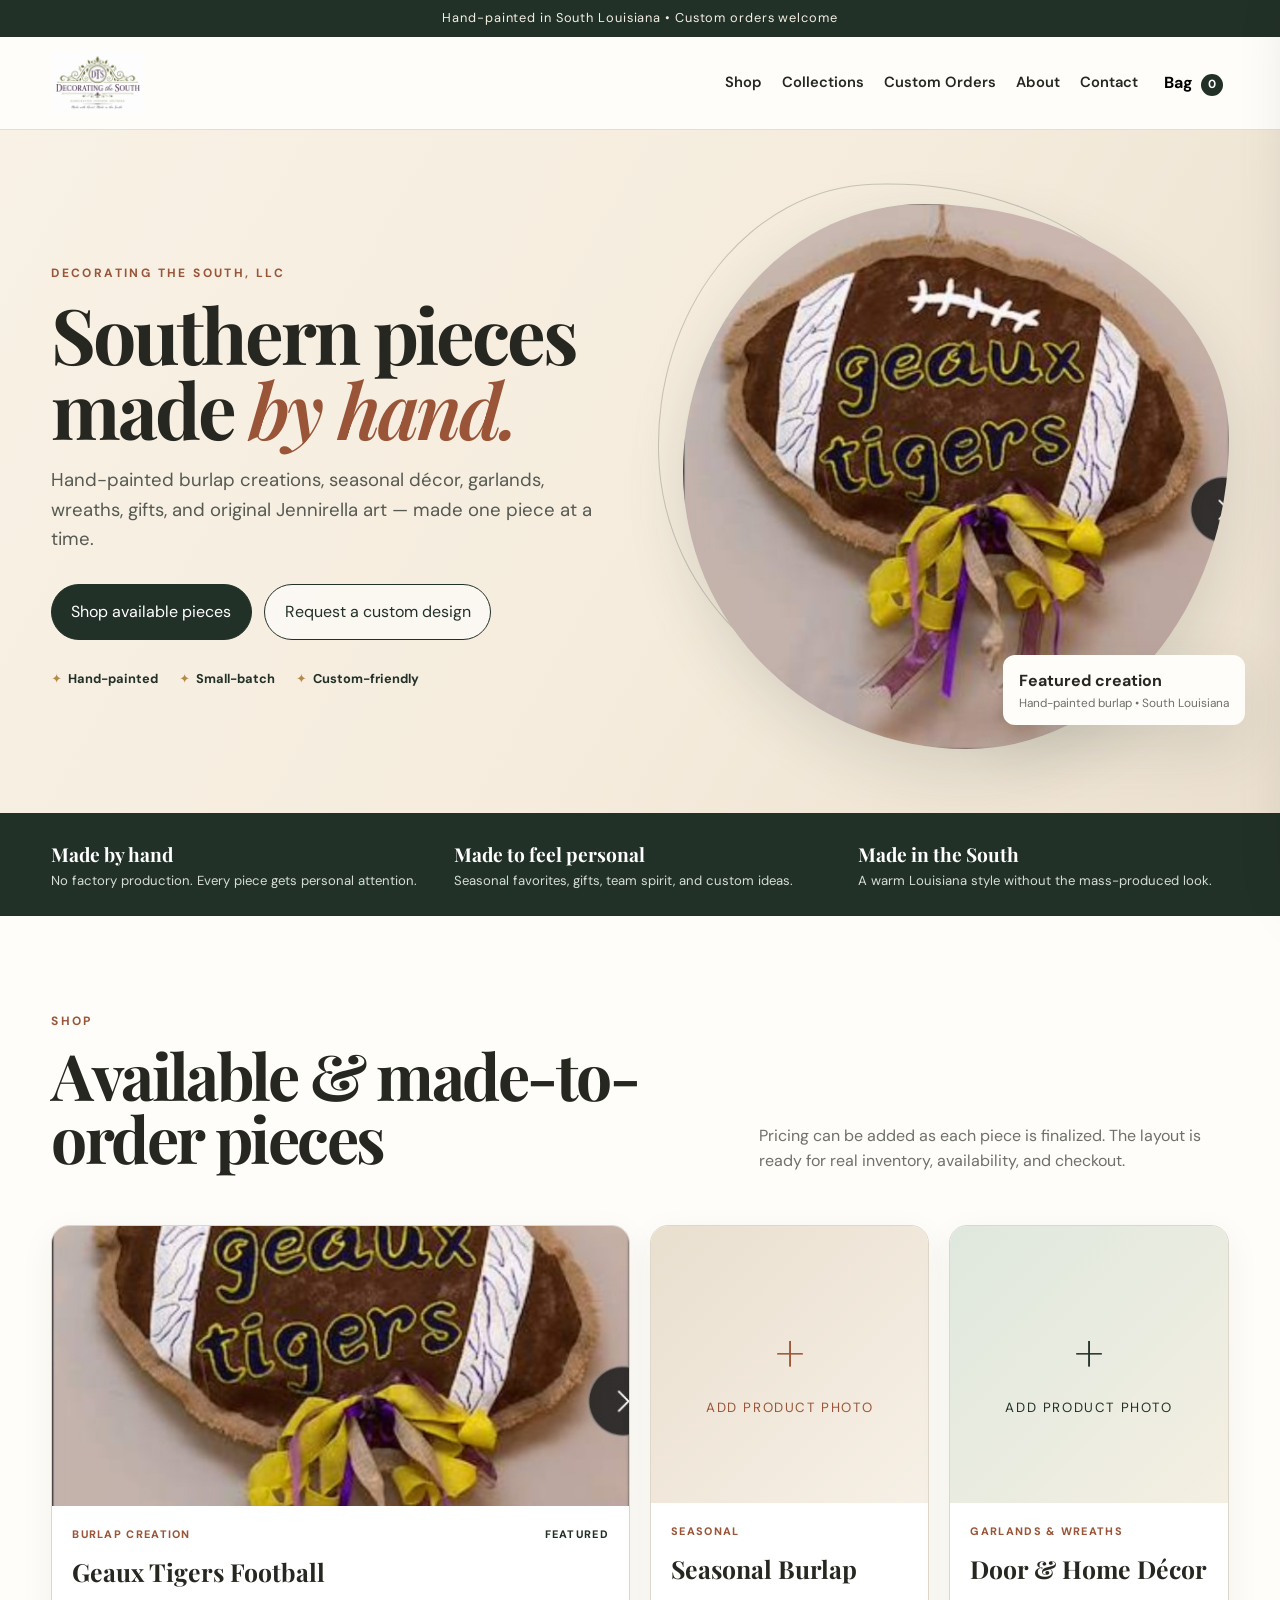
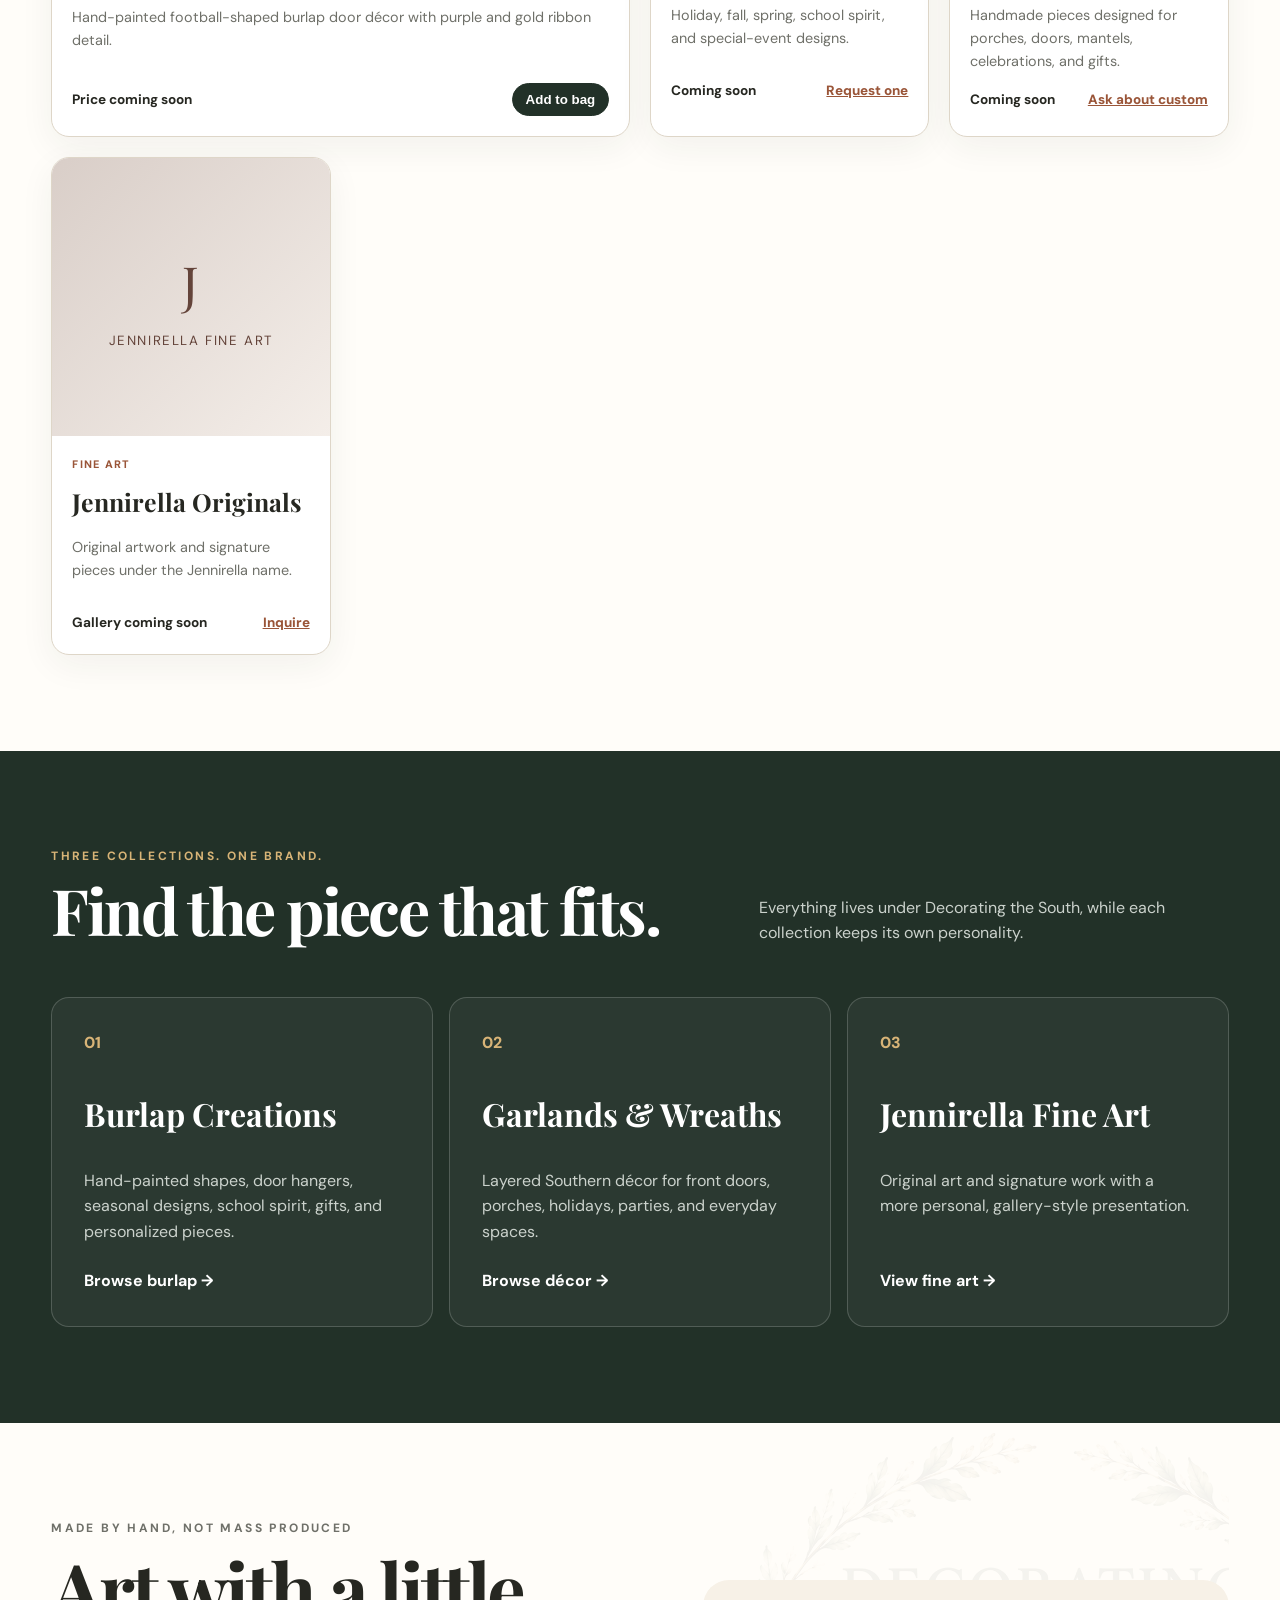
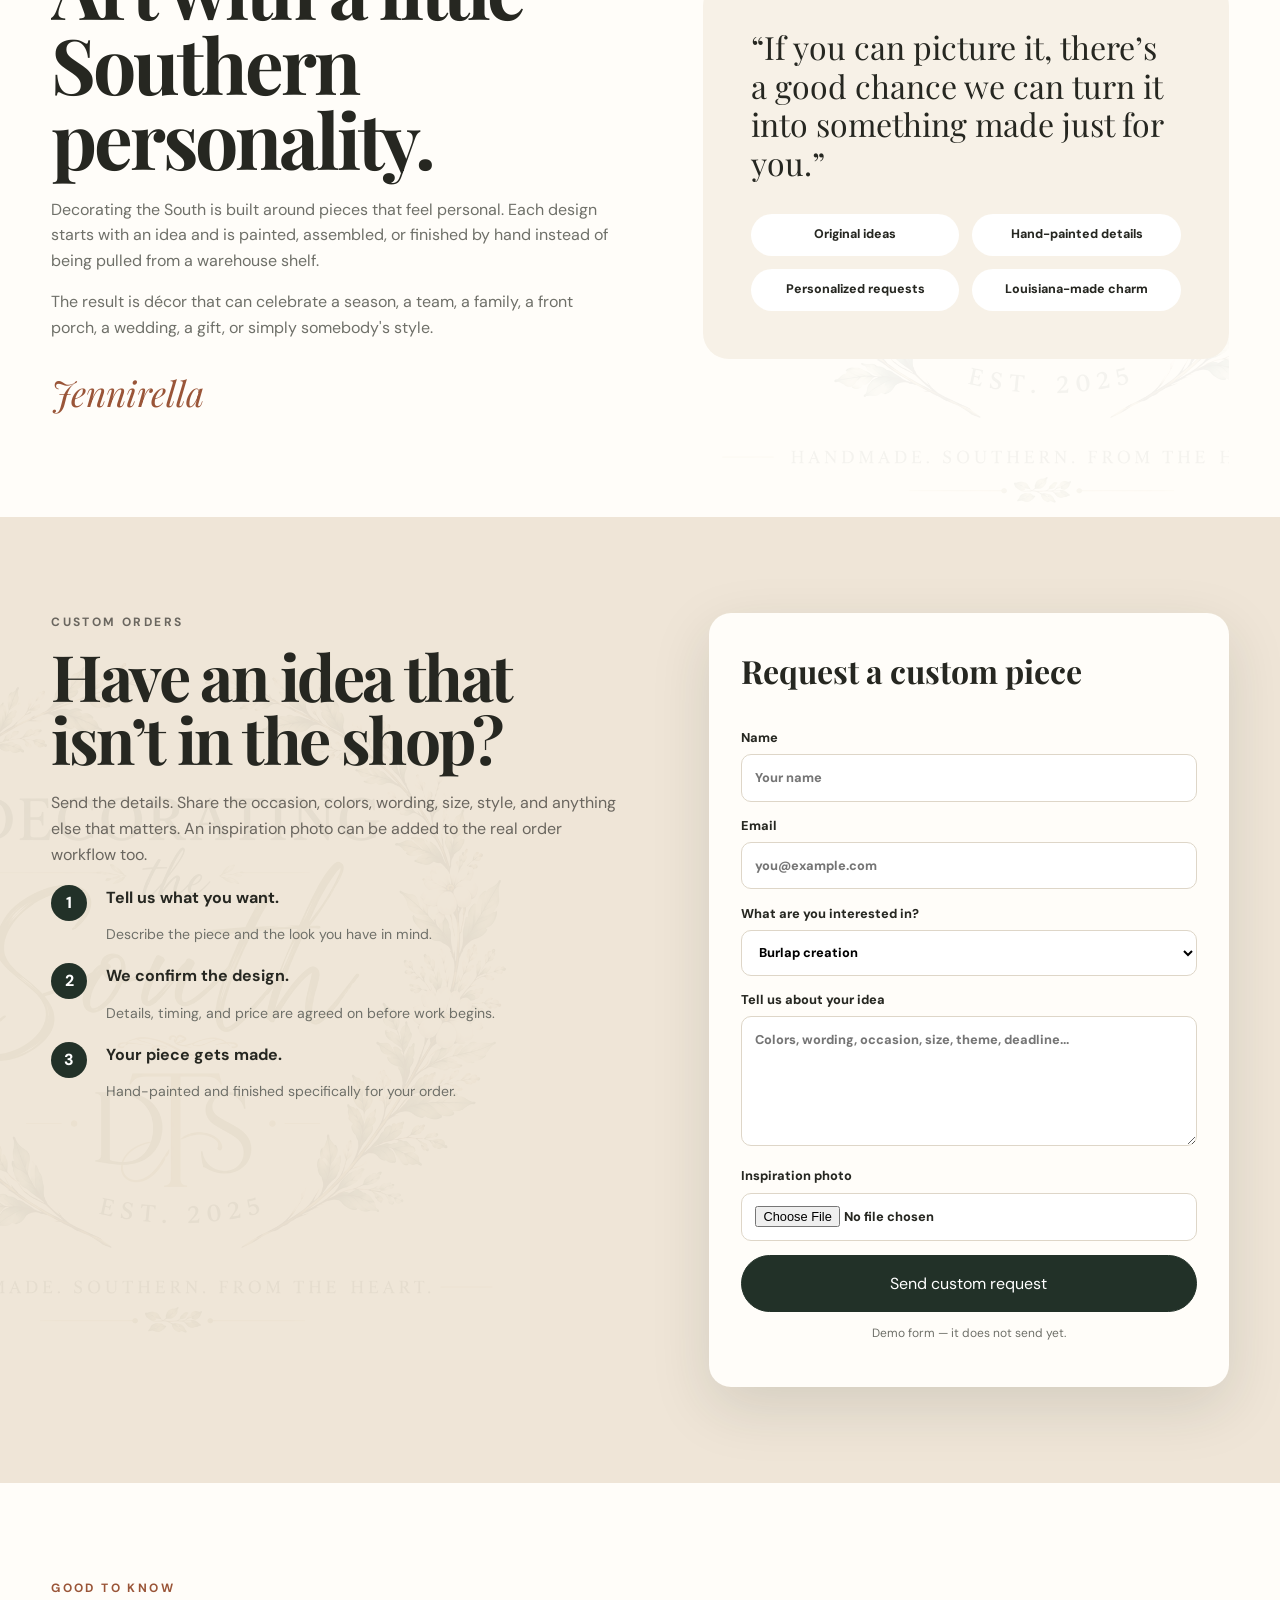
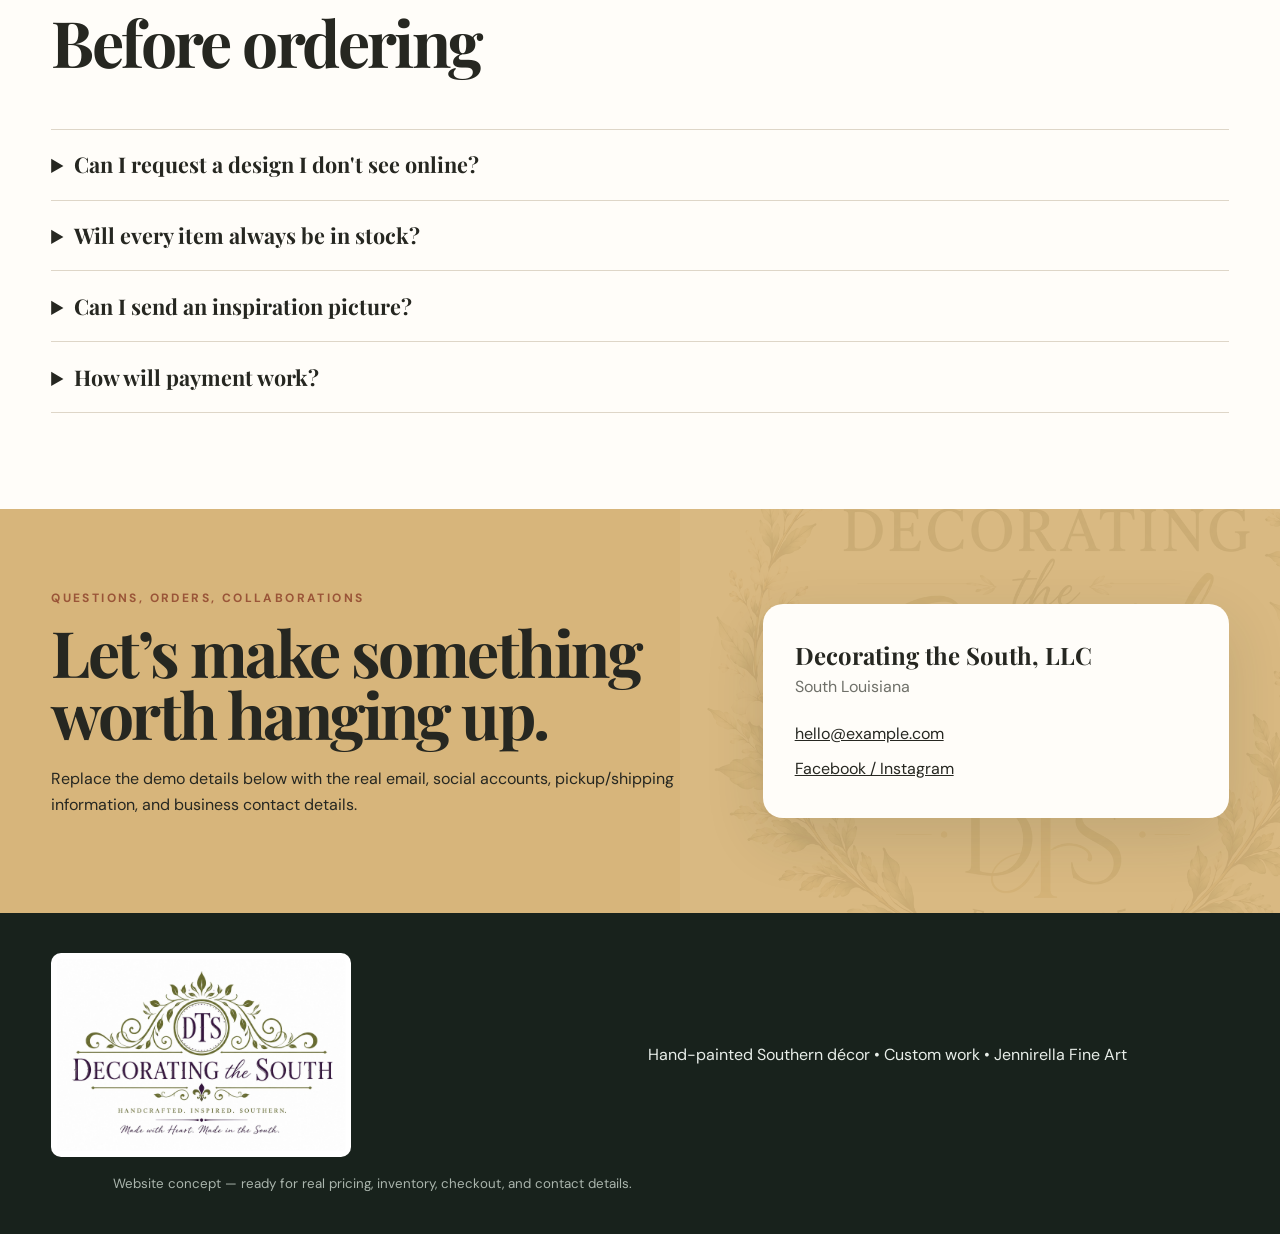
==== commit 5584ca9e: "Add files via upload" ====
--- a/index.html
+++ b/index.html
@@ -16,8 +16,7 @@
     <div class="announcement">Hand-painted in South Louisiana • Custom orders welcome</div>
     <nav class="nav shell" aria-label="Main navigation">
       <a class="brand" href="#home" aria-label="Decorating the South home">
-        <span class="brand-mark">DTS</span>
-        <span class="brand-copy"><strong>Decorating the South</strong><small>LLC</small></span>
+        <img class="brand-logo" src="dts_logo.png" alt="Decorating the South logo">
       </a>
       <button class="menu-toggle" aria-expanded="false" aria-label="Open menu">☰</button>
       <div class="nav-links">
@@ -170,7 +169,7 @@
   </aside>
   <div class="scrim" id="scrim"></div>
 
-  <footer><div class="shell footer-grid"><div class="brand footer-brand"><span class="brand-mark">DTS</span><span class="brand-copy"><strong>Decorating the South</strong><small>LLC</small></span></div><p>Hand-painted Southern décor • Custom work • Jennirella Fine Art</p><small>Website concept — ready for real pricing, inventory, checkout, and contact details.</small></div></footer>
+  <footer><div class="shell footer-grid"><div class="brand footer-brand"><img class="brand-logo footer-logo" src="dts_logo.png" alt="Decorating the South logo"></div><p>Hand-painted Southern décor • Custom work • Jennirella Fine Art</p><small>Website concept — ready for real pricing, inventory, checkout, and contact details.</small></div></footer>
 
   <script src="app.js"></script>
 </body>
--- a/styles.css
+++ b/styles.css
@@ -2,3 +2,13 @@
 *{box-sizing:border-box}html{scroll-behavior:smooth}body{margin:0;color:var(--ink);background:var(--paper);font-family:"DM Sans",system-ui,sans-serif;line-height:1.6}img{max-width:100%;display:block}a{color:inherit}.shell{width:min(1180px,92%);margin:auto}.announcement{background:var(--forest);color:#f5efe4;text-align:center;padding:.52rem 1rem;font-size:.8rem;letter-spacing:.07em}.site-header{position:sticky;top:0;z-index:50;background:rgba(255,253,249,.94);backdrop-filter:blur(14px);border-bottom:1px solid rgba(222,214,200,.8)}.nav{height:76px;display:flex;align-items:center;justify-content:space-between}.brand{display:flex;align-items:center;gap:.7rem;text-decoration:none}.brand-mark{width:50px;height:50px;border-radius:50% 50% 46% 54% / 52% 44% 56% 48%;background:var(--forest);color:#fff;display:grid;place-items:center;font-family:"Playfair Display",serif;font-weight:700;letter-spacing:-.06em}.brand-copy{display:flex;flex-direction:column;line-height:1.05}.brand-copy strong{font-family:"Playfair Display",serif;font-size:1.08rem}.brand-copy small{font-size:.65rem;letter-spacing:.18em;margin-top:.24rem;color:var(--muted)}.nav-links{display:flex;align-items:center;gap:1.25rem}.nav-links a{text-decoration:none;font-size:.92rem;font-weight:600}.cart-button,.menu-toggle{border:0;background:transparent;font:inherit;font-weight:700;cursor:pointer}.cart-button span{display:inline-grid;place-items:center;background:var(--forest);color:white;width:22px;height:22px;border-radius:50%;font-size:.74rem;margin-left:.25rem}.menu-toggle{display:none;font-size:1.35rem}.hero{background:linear-gradient(120deg,#f8f1e5 0%,#f5ecdd 55%,#ebe0cf 100%);padding:4.6rem 0 4rem;overflow:hidden}.hero-grid{display:grid;grid-template-columns:1.02fr .98fr;gap:4rem;align-items:center}.kicker{text-transform:uppercase;letter-spacing:.2em;font-size:.75rem;font-weight:700;color:var(--rust);margin:0 0 .8rem}.hero h1,.section h2,.collections h2,.custom-section h2,.contact h2{font-family:"Playfair Display",serif;font-size:clamp(3rem,6vw,5.8rem);line-height:.98;letter-spacing:-.04em;margin:.2rem 0 1.25rem}.hero h1 em{color:var(--rust);font-weight:600}.hero-lead{font-size:1.16rem;max-width:600px;color:#565a52}.hero-actions{display:flex;gap:.8rem;flex-wrap:wrap;margin:1.8rem 0}.btn{display:inline-flex;align-items:center;justify-content:center;border-radius:999px;padding:.9rem 1.2rem;font-weight:700;text-decoration:none;border:1px solid var(--forest);cursor:pointer;font:inherit}.btn-primary{background:var(--forest);color:#fff}.btn-light{background:rgba(255,255,255,.62);color:var(--forest)}.wide{width:100%}.trust-row{display:flex;gap:1.3rem;flex-wrap:wrap;font-size:.8rem;font-weight:700;color:var(--forest)}.trust-row span:before{content:"✦";color:var(--gold);margin-right:.4rem}.hero-art{position:relative;margin:0}.hero-art:before{content:"";position:absolute;inset:-22px 38px 38px -25px;border:1px solid rgba(34,49,40,.22);border-radius:42% 58% 48% 52% / 50% 44% 56% 50%;transform:rotate(-2deg)}.hero-art img{position:relative;width:100%;aspect-ratio:1/1;object-fit:cover;border-radius:44% 56% 48% 52% / 49% 43% 57% 51%;box-shadow:var(--shadow)}.hero-art figcaption{position:absolute;right:-16px;bottom:24px;background:var(--paper);padding:.8rem 1rem;border-radius:12px;box-shadow:var(--shadow);display:flex;flex-direction:column}.hero-art figcaption span{font-size:.74rem;color:var(--muted)}.intro-strip{background:var(--forest);color:#fff;padding:1.6rem 0}.three-up{display:grid;grid-template-columns:repeat(3,1fr);gap:2rem}.three-up div{display:flex;flex-direction:column}.three-up strong{font-family:"Playfair Display",serif;font-size:1.2rem}.three-up span{font-size:.82rem;color:#d6ddd7}.section{padding:6rem 0}.section-heading{display:flex;justify-content:space-between;gap:3rem;align-items:end;margin-bottom:2.2rem}.section-heading h2,.collections h2,.custom-section h2,.contact h2{font-size:clamp(2.5rem,5vw,4.2rem)}.section-heading>p{max-width:470px;color:var(--muted)}.product-grid{display:grid;grid-template-columns:repeat(4,1fr);gap:1.25rem}.product-card{background:#fff;border:1px solid var(--line);border-radius:18px;overflow:hidden;box-shadow:0 10px 35px rgba(34,49,40,.06)}.product-image img,.placeholder-art{width:100%;aspect-ratio:1/1;object-fit:cover}.featured-product{grid-column:span 2}.featured-product .product-image img{aspect-ratio:2.06/1}.placeholder-art{background:linear-gradient(135deg,#e9dfcf,#f7f0e6);display:grid;place-items:center;align-content:center;color:var(--rust);gap:.3rem}.placeholder-art span{font-family:"Playfair Display",serif;font-size:3.2rem}.placeholder-art small{text-transform:uppercase;letter-spacing:.12em}.placeholder-art.garland{background:linear-gradient(135deg,#dfe8de,#f4efe2);color:var(--forest)}.placeholder-art.art{background:linear-gradient(135deg,#d9cec8,#f4eee9);color:#64443a}.product-body{padding:1.25rem}.product-top{display:flex;justify-content:space-between;gap:.5rem;align-items:center}.tag,.status{font-size:.68rem;text-transform:uppercase;letter-spacing:.12em;font-weight:800;color:var(--rust)}.status{color:var(--forest)}.product-card h3{font-family:"Playfair Display",serif;font-size:1.55rem;margin:.55rem 0}.product-card p{font-size:.9rem;color:var(--muted);min-height:4.2em}.product-bottom{display:flex;justify-content:space-between;align-items:center;gap:.8rem;margin-top:1rem}.product-bottom strong{font-size:.85rem}.mini-btn{border:1px solid var(--forest);background:var(--forest);color:white;border-radius:999px;padding:.52rem .8rem;font-weight:700;cursor:pointer}.text-link{font-size:.84rem;font-weight:800;color:var(--rust)}.collections{padding:6rem 0;background:var(--forest);color:#fff}.light-heading .kicker{color:#d8b477}.light-heading>p{color:#cbd2cc}.collection-grid{display:grid;grid-template-columns:repeat(3,1fr);gap:1rem}.collection-card{text-decoration:none;padding:2rem;border:1px solid rgba(255,255,255,.18);border-radius:18px;background:rgba(255,255,255,.045);min-height:330px;display:flex;flex-direction:column}.collection-card span{color:#d8b477;font-weight:800}.collection-card h3{font-family:"Playfair Display",serif;font-size:2rem;margin:2rem 0 .8rem}.collection-card p{color:#cbd2cc}.collection-card b{margin-top:auto}.story{display:grid;grid-template-columns:1fr .92fr;gap:5rem;align-items:center}.story-copy p{color:var(--muted);max-width:620px}.signature{font-family:"Playfair Display",serif;font-size:2.2rem;font-style:italic;color:var(--rust);margin-top:1.5rem}.story-panel{background:var(--cream);border-radius:26px;padding:3rem}.quote{font-family:"Playfair Display",serif;font-size:2rem;line-height:1.2}.story-points{display:grid;grid-template-columns:1fr 1fr;gap:.8rem;margin-top:2rem}.story-points span{padding:.7rem .9rem;background:white;border-radius:999px;font-size:.78rem;font-weight:800;text-align:center}.custom-section{background:#efe5d7;padding:6rem 0}.custom-grid{display:grid;grid-template-columns:1fr .9fr;gap:5rem;align-items:start}.custom-section>div>div>p{color:#6a665f}.custom-section ol{padding:0;list-style:none;counter-reset:step}.custom-section li{counter-increment:step;display:grid;grid-template-columns:42px 1fr;gap:.8rem;margin:1.1rem 0}.custom-section li:before{content:counter(step);width:36px;height:36px;border-radius:50%;background:var(--forest);color:#fff;display:grid;place-items:center;font-weight:800;grid-row:span 2}.custom-section li b,.custom-section li span{grid-column:2}.custom-section li span{font-size:.88rem;color:var(--muted)}.custom-form{background:var(--paper);border-radius:22px;padding:2rem;box-shadow:var(--shadow)}.custom-form h3{font-family:"Playfair Display",serif;font-size:2rem;margin-top:0}.custom-form label{display:block;font-size:.8rem;font-weight:800;margin:.9rem 0}.custom-form input,.custom-form select,.custom-form textarea{width:100%;margin-top:.35rem;border:1px solid var(--line);border-radius:10px;padding:.78rem .85rem;background:#fff;font:inherit}.form-note{text-align:center;color:var(--muted);font-size:.75rem}.faq details{border-top:1px solid var(--line);padding:1.1rem 0}.faq details:last-child{border-bottom:1px solid var(--line)}.faq summary{font-family:"Playfair Display",serif;font-size:1.35rem;font-weight:700;cursor:pointer}.faq details p{color:var(--muted);max-width:760px}.contact{background:#d7b57b;padding:5rem 0}.contact-inner{display:grid;grid-template-columns:1fr .72fr;gap:4rem;align-items:center}.contact-card{background:var(--paper);padding:2rem;border-radius:20px;display:flex;flex-direction:column;box-shadow:var(--shadow)}.contact-card strong{font-family:"Playfair Display",serif;font-size:1.5rem}.contact-card span{color:var(--muted);margin-bottom:1rem}.contact-card a{margin:.3rem 0}footer{background:#18221c;color:#e8eee9;padding:2.5rem 0}.footer-grid{display:grid;grid-template-columns:1fr 1fr;gap:1rem;align-items:center}.footer-grid>small{text-align:right;color:#aab5ad}.footer-brand .brand-mark{background:#e8eee9;color:var(--forest)}.footer-brand .brand-copy small{color:#bfc8c1}.cart-drawer{position:fixed;top:0;right:0;height:100%;width:min(420px,92vw);z-index:100;background:var(--paper);transform:translateX(110%);transition:.25s;padding:1.3rem;display:flex;flex-direction:column;box-shadow:-20px 0 60px rgba(0,0,0,.15)}.cart-drawer.open{transform:translateX(0)}.cart-head{display:flex;justify-content:space-between;align-items:center;border-bottom:1px solid var(--line)}.cart-head h3{font-family:"Playfair Display",serif;font-size:2rem}.cart-head button{border:0;background:none;font-size:2rem;cursor:pointer}.cart-items{flex:1;padding:1.2rem 0}.cart-item{display:flex;justify-content:space-between;gap:1rem;padding:.8rem 0;border-bottom:1px solid var(--line)}.scrim{position:fixed;inset:0;background:rgba(0,0,0,.35);z-index:90;opacity:0;pointer-events:none;transition:.2s}.scrim.show{opacity:1;pointer-events:auto}
 @media(max-width:900px){.menu-toggle{display:block}.nav-links{position:absolute;top:116px;left:4%;right:4%;background:var(--paper);box-shadow:var(--shadow);border:1px solid var(--line);border-radius:16px;padding:1rem;display:none;flex-direction:column;align-items:stretch}.nav-links.show{display:flex}.hero-grid,.story,.custom-grid,.contact-inner{grid-template-columns:1fr}.hero{padding-top:3rem}.hero-art{max-width:640px}.product-grid{grid-template-columns:repeat(2,1fr)}.featured-product{grid-column:span 2}.collection-grid{grid-template-columns:1fr}.collection-card{min-height:230px}.three-up{grid-template-columns:1fr}.section-heading{align-items:start;flex-direction:column;gap:.5rem}.footer-grid{grid-template-columns:1fr}.footer-grid>small{text-align:left}}
 @media(max-width:560px){.brand-copy strong{font-size:.93rem}.hero h1{font-size:3.35rem}.hero-art figcaption{right:0}.section{padding:4.2rem 0}.product-grid{grid-template-columns:1fr}.featured-product{grid-column:auto}.featured-product .product-image img{aspect-ratio:1/1}.story-panel{padding:2rem}.story-points{grid-template-columns:1fr}.contact{padding:4rem 0}}
+
+/* DTS brand upgrade */
+.brand-logo{display:block;width:250px;max-width:44vw;height:62px;object-fit:contain;object-position:left center}
+.nav{min-height:92px;height:auto;padding:.55rem 0}
+.footer-logo{width:300px;max-width:100%;height:auto;background:#fff;border-radius:10px;padding:.35rem}
+.story,.custom-section,.contact{position:relative;isolation:isolate;overflow:hidden}
+.story:before,.custom-section:before,.contact:before{content:"";position:absolute;z-index:-1;width:min(720px,88vw);aspect-ratio:1;right:-170px;top:50%;transform:translateY(-50%);background:url("dts_watermark.png") center/contain no-repeat;opacity:.045;pointer-events:none}
+.custom-section:before{left:-190px;right:auto;opacity:.04}
+.contact:before{opacity:.055;right:-120px}
+@media(max-width:560px){.brand-logo{width:190px;max-width:70vw;height:58px}.nav{min-height:78px}.footer-logo{width:240px}.story:before,.custom-section:before,.contact:before{width:115vw;right:-55vw;opacity:.035}}
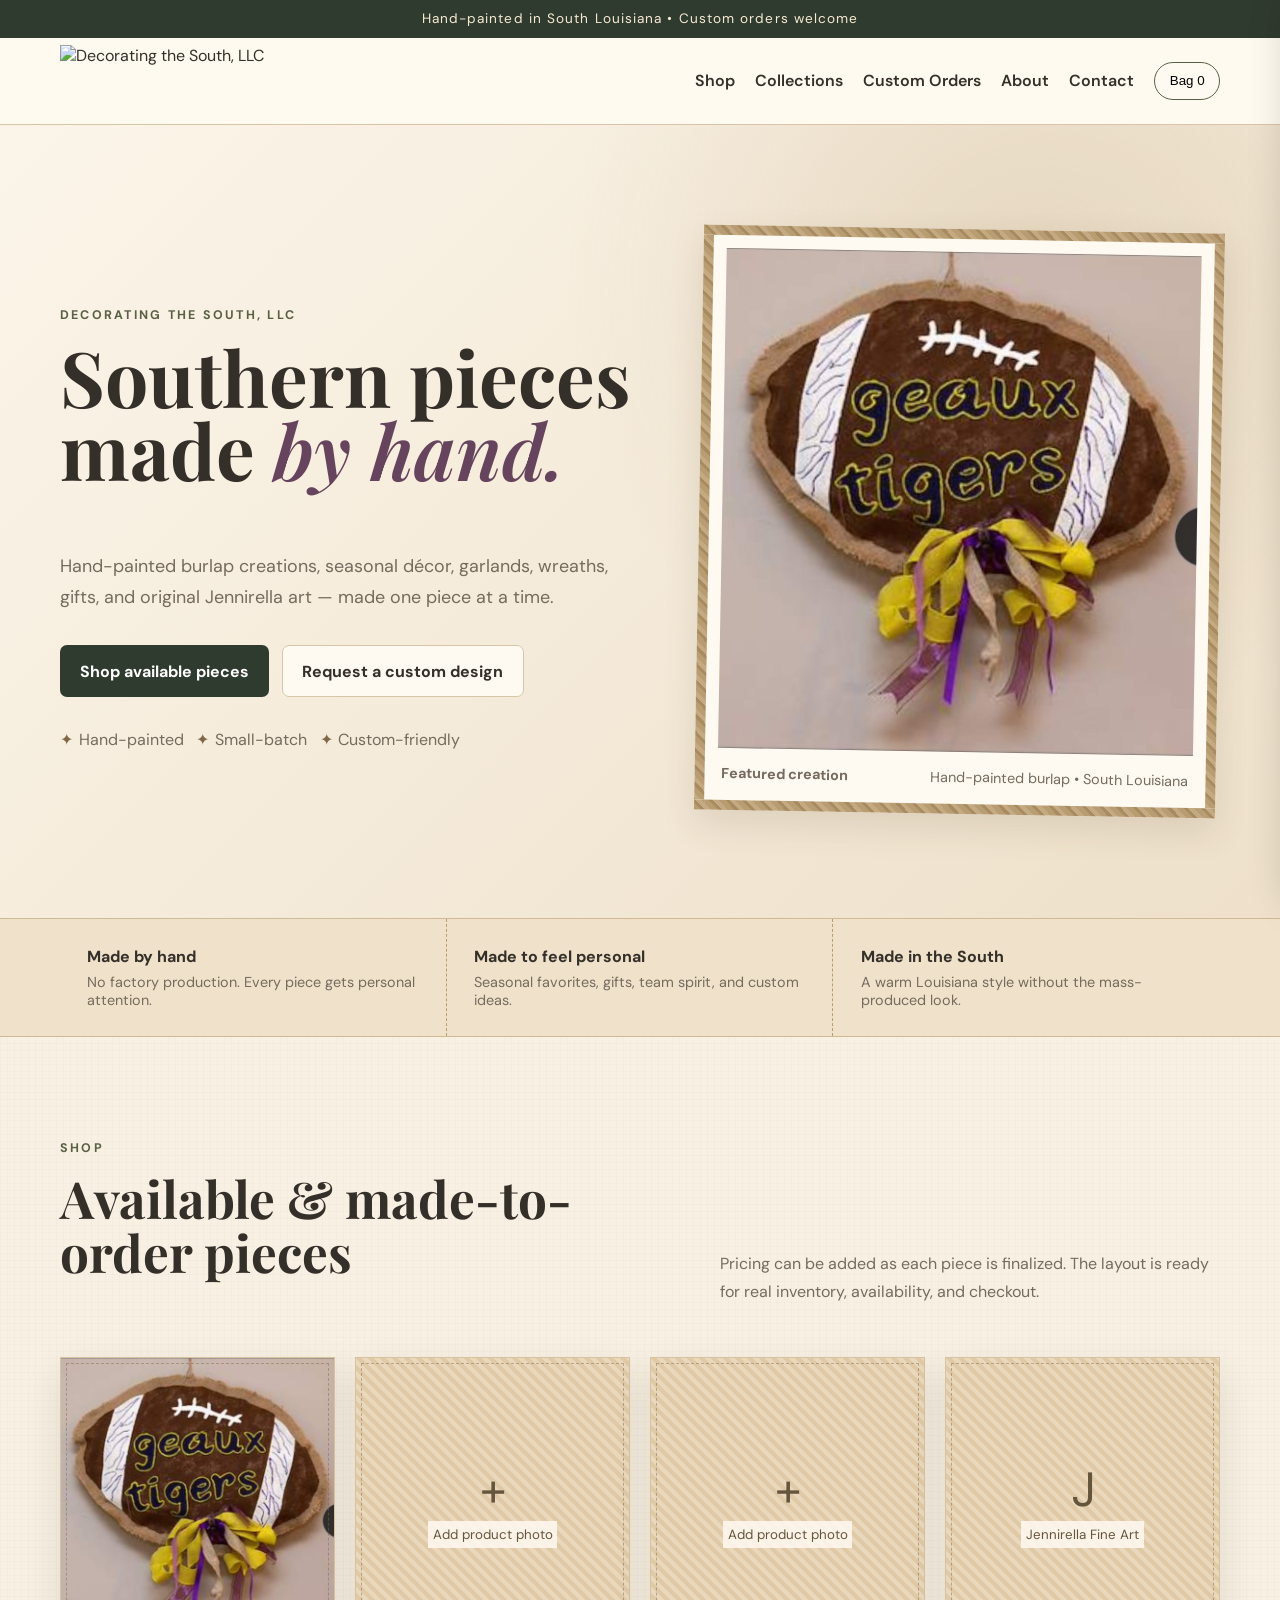
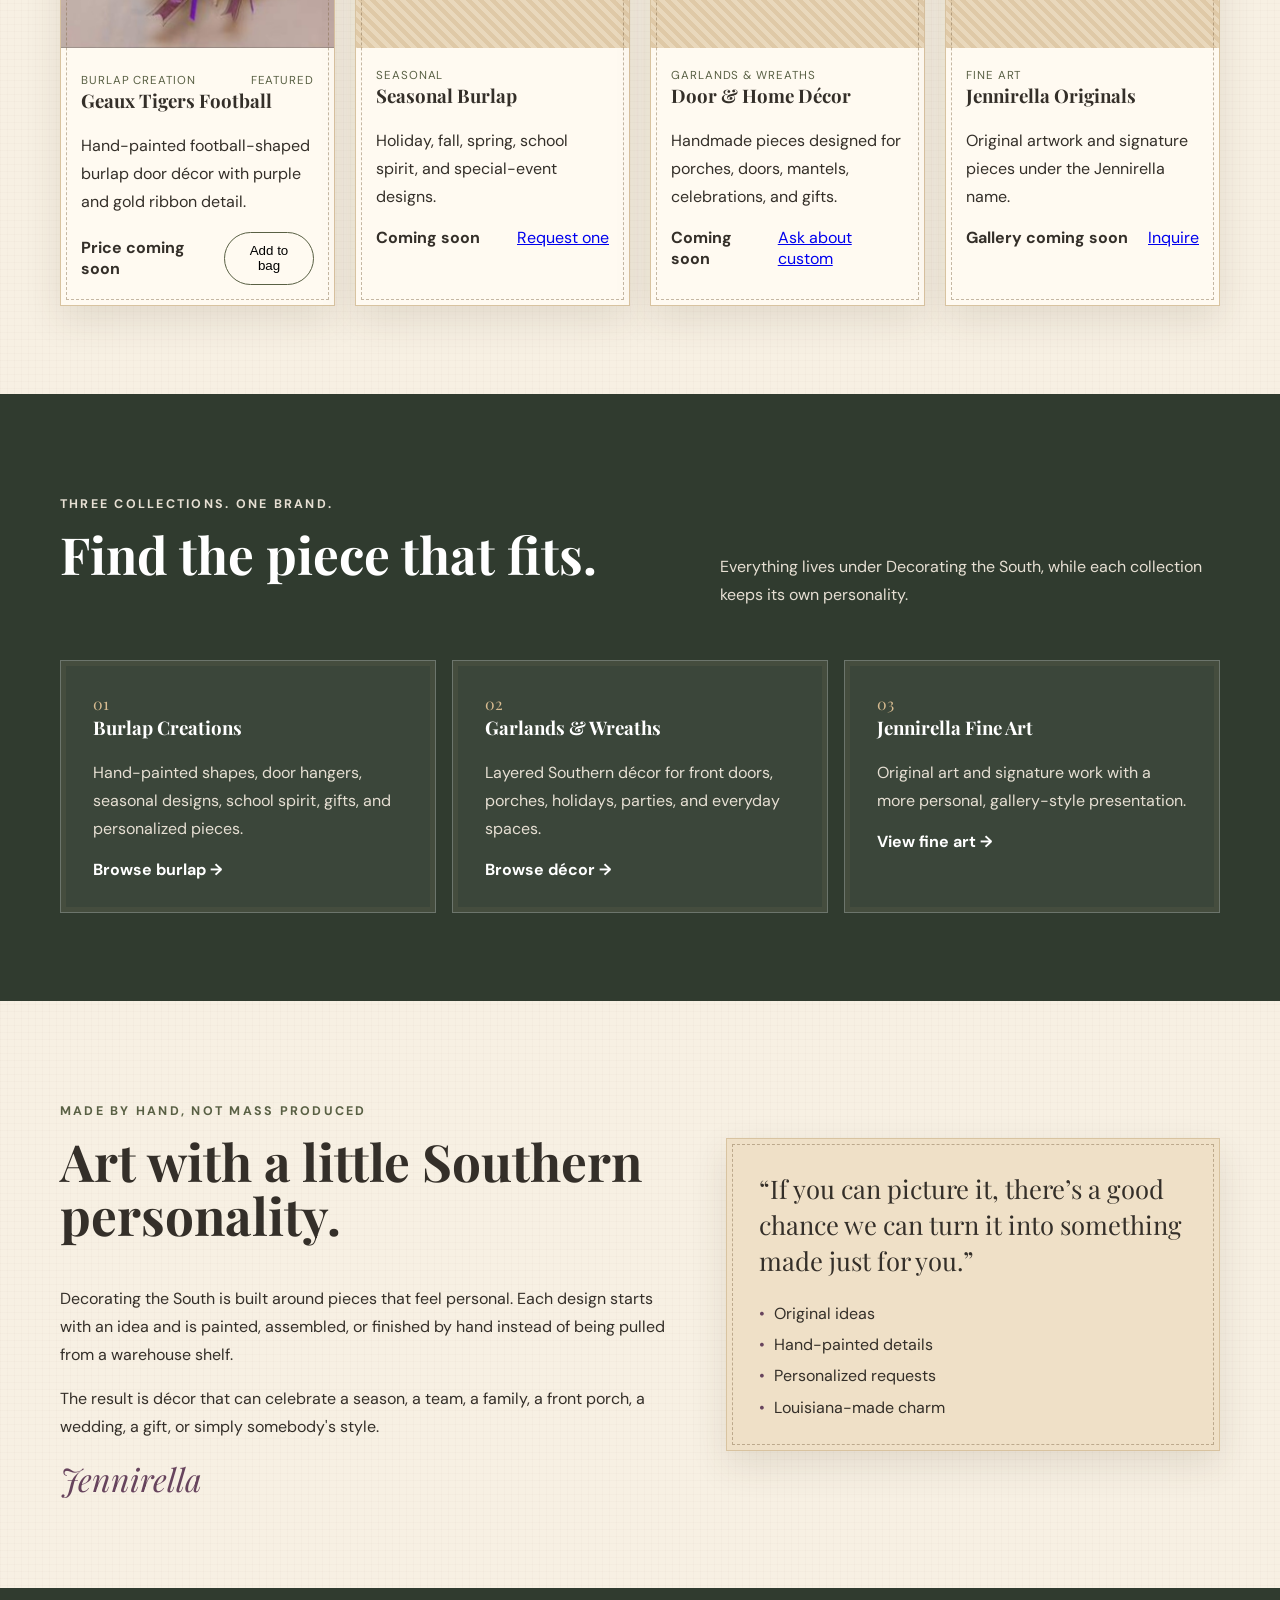
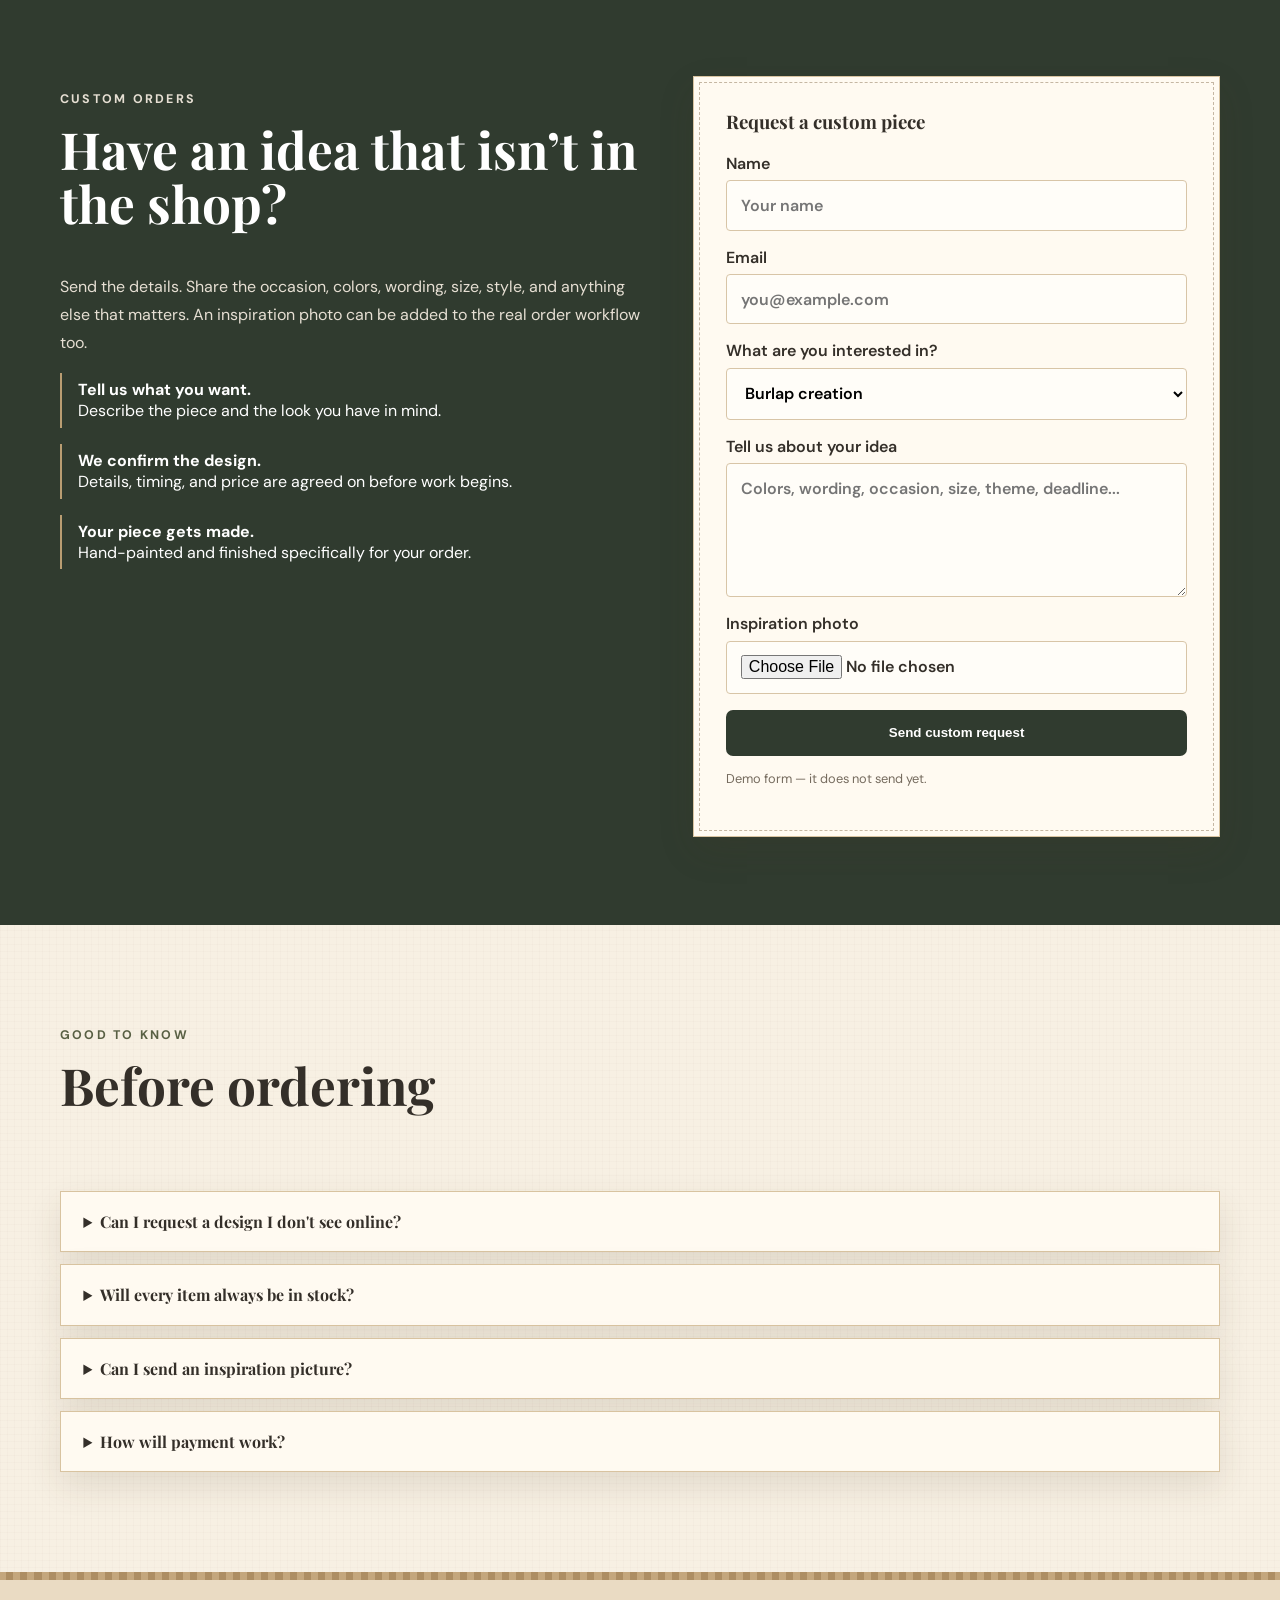
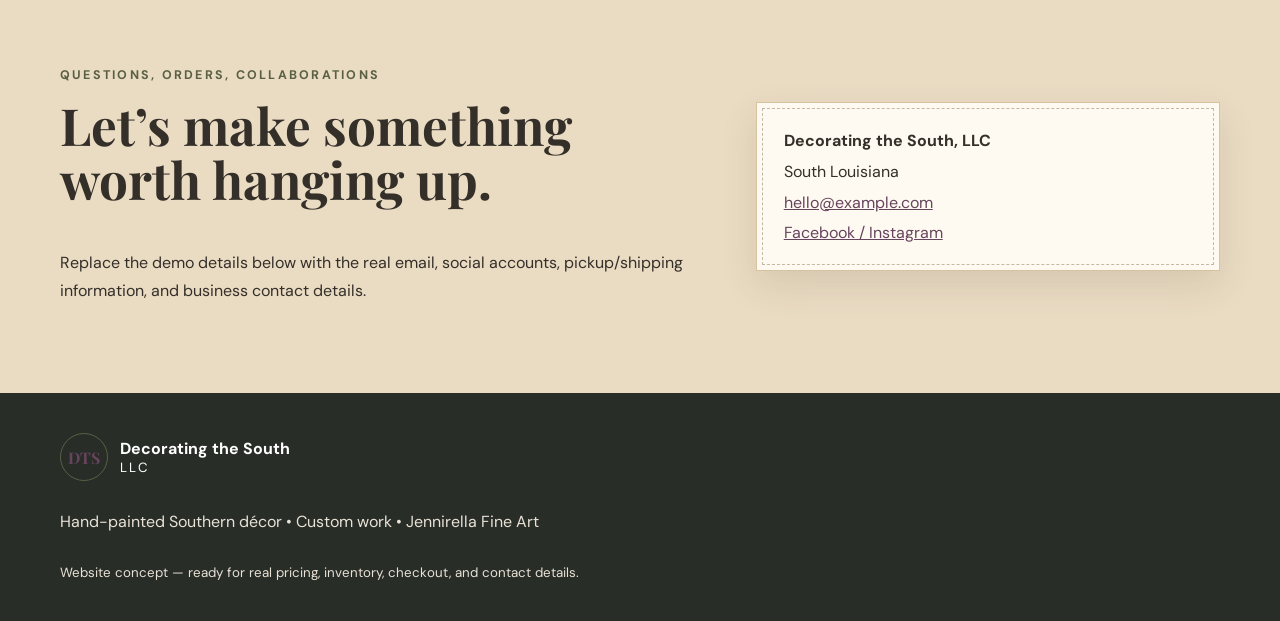
==== commit d81672e4: "Add files via upload" ====
--- a/index.html
+++ b/index.html
@@ -16,7 +16,7 @@
     <div class="announcement">Hand-painted in South Louisiana • Custom orders welcome</div>
     <nav class="nav shell" aria-label="Main navigation">
       <a class="brand" href="#home" aria-label="Decorating the South home">
-        <img class="brand-logo" src="dts_logo.png" alt="Decorating the South logo">
+        <img class="brand-logo" src="logo-main.png" alt="Decorating the South, LLC">
       </a>
       <button class="menu-toggle" aria-expanded="false" aria-label="Open menu">☰</button>
       <div class="nav-links">
@@ -169,7 +169,7 @@
   </aside>
   <div class="scrim" id="scrim"></div>
 
-  <footer><div class="shell footer-grid"><div class="brand footer-brand"><img class="brand-logo footer-logo" src="dts_logo.png" alt="Decorating the South logo"></div><p>Hand-painted Southern décor • Custom work • Jennirella Fine Art</p><small>Website concept — ready for real pricing, inventory, checkout, and contact details.</small></div></footer>
+  <footer><div class="shell footer-grid"><div class="brand footer-brand"><span class="brand-mark">DTS</span><span class="brand-copy"><strong>Decorating the South</strong><small>LLC</small></span></div><p>Hand-painted Southern décor • Custom work • Jennirella Fine Art</p><small>Website concept — ready for real pricing, inventory, checkout, and contact details.</small></div></footer>
 
   <script src="app.js"></script>
 </body>
--- a/styles.css
+++ b/styles.css
@@ -1,14 +1 @@
-:root{--forest:#223128;--forest2:#304438;--cream:#f7f1e7;--paper:#fffdf9;--ink:#262721;--muted:#6f7069;--gold:#b58a49;--rust:#9a5538;--line:#ded6c8;--shadow:0 20px 60px rgba(34,49,40,.13)}
-*{box-sizing:border-box}html{scroll-behavior:smooth}body{margin:0;color:var(--ink);background:var(--paper);font-family:"DM Sans",system-ui,sans-serif;line-height:1.6}img{max-width:100%;display:block}a{color:inherit}.shell{width:min(1180px,92%);margin:auto}.announcement{background:var(--forest);color:#f5efe4;text-align:center;padding:.52rem 1rem;font-size:.8rem;letter-spacing:.07em}.site-header{position:sticky;top:0;z-index:50;background:rgba(255,253,249,.94);backdrop-filter:blur(14px);border-bottom:1px solid rgba(222,214,200,.8)}.nav{height:76px;display:flex;align-items:center;justify-content:space-between}.brand{display:flex;align-items:center;gap:.7rem;text-decoration:none}.brand-mark{width:50px;height:50px;border-radius:50% 50% 46% 54% / 52% 44% 56% 48%;background:var(--forest);color:#fff;display:grid;place-items:center;font-family:"Playfair Display",serif;font-weight:700;letter-spacing:-.06em}.brand-copy{display:flex;flex-direction:column;line-height:1.05}.brand-copy strong{font-family:"Playfair Display",serif;font-size:1.08rem}.brand-copy small{font-size:.65rem;letter-spacing:.18em;margin-top:.24rem;color:var(--muted)}.nav-links{display:flex;align-items:center;gap:1.25rem}.nav-links a{text-decoration:none;font-size:.92rem;font-weight:600}.cart-button,.menu-toggle{border:0;background:transparent;font:inherit;font-weight:700;cursor:pointer}.cart-button span{display:inline-grid;place-items:center;background:var(--forest);color:white;width:22px;height:22px;border-radius:50%;font-size:.74rem;margin-left:.25rem}.menu-toggle{display:none;font-size:1.35rem}.hero{background:linear-gradient(120deg,#f8f1e5 0%,#f5ecdd 55%,#ebe0cf 100%);padding:4.6rem 0 4rem;overflow:hidden}.hero-grid{display:grid;grid-template-columns:1.02fr .98fr;gap:4rem;align-items:center}.kicker{text-transform:uppercase;letter-spacing:.2em;font-size:.75rem;font-weight:700;color:var(--rust);margin:0 0 .8rem}.hero h1,.section h2,.collections h2,.custom-section h2,.contact h2{font-family:"Playfair Display",serif;font-size:clamp(3rem,6vw,5.8rem);line-height:.98;letter-spacing:-.04em;margin:.2rem 0 1.25rem}.hero h1 em{color:var(--rust);font-weight:600}.hero-lead{font-size:1.16rem;max-width:600px;color:#565a52}.hero-actions{display:flex;gap:.8rem;flex-wrap:wrap;margin:1.8rem 0}.btn{display:inline-flex;align-items:center;justify-content:center;border-radius:999px;padding:.9rem 1.2rem;font-weight:700;text-decoration:none;border:1px solid var(--forest);cursor:pointer;font:inherit}.btn-primary{background:var(--forest);color:#fff}.btn-light{background:rgba(255,255,255,.62);color:var(--forest)}.wide{width:100%}.trust-row{display:flex;gap:1.3rem;flex-wrap:wrap;font-size:.8rem;font-weight:700;color:var(--forest)}.trust-row span:before{content:"✦";color:var(--gold);margin-right:.4rem}.hero-art{position:relative;margin:0}.hero-art:before{content:"";position:absolute;inset:-22px 38px 38px -25px;border:1px solid rgba(34,49,40,.22);border-radius:42% 58% 48% 52% / 50% 44% 56% 50%;transform:rotate(-2deg)}.hero-art img{position:relative;width:100%;aspect-ratio:1/1;object-fit:cover;border-radius:44% 56% 48% 52% / 49% 43% 57% 51%;box-shadow:var(--shadow)}.hero-art figcaption{position:absolute;right:-16px;bottom:24px;background:var(--paper);padding:.8rem 1rem;border-radius:12px;box-shadow:var(--shadow);display:flex;flex-direction:column}.hero-art figcaption span{font-size:.74rem;color:var(--muted)}.intro-strip{background:var(--forest);color:#fff;padding:1.6rem 0}.three-up{display:grid;grid-template-columns:repeat(3,1fr);gap:2rem}.three-up div{display:flex;flex-direction:column}.three-up strong{font-family:"Playfair Display",serif;font-size:1.2rem}.three-up span{font-size:.82rem;color:#d6ddd7}.section{padding:6rem 0}.section-heading{display:flex;justify-content:space-between;gap:3rem;align-items:end;margin-bottom:2.2rem}.section-heading h2,.collections h2,.custom-section h2,.contact h2{font-size:clamp(2.5rem,5vw,4.2rem)}.section-heading>p{max-width:470px;color:var(--muted)}.product-grid{display:grid;grid-template-columns:repeat(4,1fr);gap:1.25rem}.product-card{background:#fff;border:1px solid var(--line);border-radius:18px;overflow:hidden;box-shadow:0 10px 35px rgba(34,49,40,.06)}.product-image img,.placeholder-art{width:100%;aspect-ratio:1/1;object-fit:cover}.featured-product{grid-column:span 2}.featured-product .product-image img{aspect-ratio:2.06/1}.placeholder-art{background:linear-gradient(135deg,#e9dfcf,#f7f0e6);display:grid;place-items:center;align-content:center;color:var(--rust);gap:.3rem}.placeholder-art span{font-family:"Playfair Display",serif;font-size:3.2rem}.placeholder-art small{text-transform:uppercase;letter-spacing:.12em}.placeholder-art.garland{background:linear-gradient(135deg,#dfe8de,#f4efe2);color:var(--forest)}.placeholder-art.art{background:linear-gradient(135deg,#d9cec8,#f4eee9);color:#64443a}.product-body{padding:1.25rem}.product-top{display:flex;justify-content:space-between;gap:.5rem;align-items:center}.tag,.status{font-size:.68rem;text-transform:uppercase;letter-spacing:.12em;font-weight:800;color:var(--rust)}.status{color:var(--forest)}.product-card h3{font-family:"Playfair Display",serif;font-size:1.55rem;margin:.55rem 0}.product-card p{font-size:.9rem;color:var(--muted);min-height:4.2em}.product-bottom{display:flex;justify-content:space-between;align-items:center;gap:.8rem;margin-top:1rem}.product-bottom strong{font-size:.85rem}.mini-btn{border:1px solid var(--forest);background:var(--forest);color:white;border-radius:999px;padding:.52rem .8rem;font-weight:700;cursor:pointer}.text-link{font-size:.84rem;font-weight:800;color:var(--rust)}.collections{padding:6rem 0;background:var(--forest);color:#fff}.light-heading .kicker{color:#d8b477}.light-heading>p{color:#cbd2cc}.collection-grid{display:grid;grid-template-columns:repeat(3,1fr);gap:1rem}.collection-card{text-decoration:none;padding:2rem;border:1px solid rgba(255,255,255,.18);border-radius:18px;background:rgba(255,255,255,.045);min-height:330px;display:flex;flex-direction:column}.collection-card span{color:#d8b477;font-weight:800}.collection-card h3{font-family:"Playfair Display",serif;font-size:2rem;margin:2rem 0 .8rem}.collection-card p{color:#cbd2cc}.collection-card b{margin-top:auto}.story{display:grid;grid-template-columns:1fr .92fr;gap:5rem;align-items:center}.story-copy p{color:var(--muted);max-width:620px}.signature{font-family:"Playfair Display",serif;font-size:2.2rem;font-style:italic;color:var(--rust);margin-top:1.5rem}.story-panel{background:var(--cream);border-radius:26px;padding:3rem}.quote{font-family:"Playfair Display",serif;font-size:2rem;line-height:1.2}.story-points{display:grid;grid-template-columns:1fr 1fr;gap:.8rem;margin-top:2rem}.story-points span{padding:.7rem .9rem;background:white;border-radius:999px;font-size:.78rem;font-weight:800;text-align:center}.custom-section{background:#efe5d7;padding:6rem 0}.custom-grid{display:grid;grid-template-columns:1fr .9fr;gap:5rem;align-items:start}.custom-section>div>div>p{color:#6a665f}.custom-section ol{padding:0;list-style:none;counter-reset:step}.custom-section li{counter-increment:step;display:grid;grid-template-columns:42px 1fr;gap:.8rem;margin:1.1rem 0}.custom-section li:before{content:counter(step);width:36px;height:36px;border-radius:50%;background:var(--forest);color:#fff;display:grid;place-items:center;font-weight:800;grid-row:span 2}.custom-section li b,.custom-section li span{grid-column:2}.custom-section li span{font-size:.88rem;color:var(--muted)}.custom-form{background:var(--paper);border-radius:22px;padding:2rem;box-shadow:var(--shadow)}.custom-form h3{font-family:"Playfair Display",serif;font-size:2rem;margin-top:0}.custom-form label{display:block;font-size:.8rem;font-weight:800;margin:.9rem 0}.custom-form input,.custom-form select,.custom-form textarea{width:100%;margin-top:.35rem;border:1px solid var(--line);border-radius:10px;padding:.78rem .85rem;background:#fff;font:inherit}.form-note{text-align:center;color:var(--muted);font-size:.75rem}.faq details{border-top:1px solid var(--line);padding:1.1rem 0}.faq details:last-child{border-bottom:1px solid var(--line)}.faq summary{font-family:"Playfair Display",serif;font-size:1.35rem;font-weight:700;cursor:pointer}.faq details p{color:var(--muted);max-width:760px}.contact{background:#d7b57b;padding:5rem 0}.contact-inner{display:grid;grid-template-columns:1fr .72fr;gap:4rem;align-items:center}.contact-card{background:var(--paper);padding:2rem;border-radius:20px;display:flex;flex-direction:column;box-shadow:var(--shadow)}.contact-card strong{font-family:"Playfair Display",serif;font-size:1.5rem}.contact-card span{color:var(--muted);margin-bottom:1rem}.contact-card a{margin:.3rem 0}footer{background:#18221c;color:#e8eee9;padding:2.5rem 0}.footer-grid{display:grid;grid-template-columns:1fr 1fr;gap:1rem;align-items:center}.footer-grid>small{text-align:right;color:#aab5ad}.footer-brand .brand-mark{background:#e8eee9;color:var(--forest)}.footer-brand .brand-copy small{color:#bfc8c1}.cart-drawer{position:fixed;top:0;right:0;height:100%;width:min(420px,92vw);z-index:100;background:var(--paper);transform:translateX(110%);transition:.25s;padding:1.3rem;display:flex;flex-direction:column;box-shadow:-20px 0 60px rgba(0,0,0,.15)}.cart-drawer.open{transform:translateX(0)}.cart-head{display:flex;justify-content:space-between;align-items:center;border-bottom:1px solid var(--line)}.cart-head h3{font-family:"Playfair Display",serif;font-size:2rem}.cart-head button{border:0;background:none;font-size:2rem;cursor:pointer}.cart-items{flex:1;padding:1.2rem 0}.cart-item{display:flex;justify-content:space-between;gap:1rem;padding:.8rem 0;border-bottom:1px solid var(--line)}.scrim{position:fixed;inset:0;background:rgba(0,0,0,.35);z-index:90;opacity:0;pointer-events:none;transition:.2s}.scrim.show{opacity:1;pointer-events:auto}
-@media(max-width:900px){.menu-toggle{display:block}.nav-links{position:absolute;top:116px;left:4%;right:4%;background:var(--paper);box-shadow:var(--shadow);border:1px solid var(--line);border-radius:16px;padding:1rem;display:none;flex-direction:column;align-items:stretch}.nav-links.show{display:flex}.hero-grid,.story,.custom-grid,.contact-inner{grid-template-columns:1fr}.hero{padding-top:3rem}.hero-art{max-width:640px}.product-grid{grid-template-columns:repeat(2,1fr)}.featured-product{grid-column:span 2}.collection-grid{grid-template-columns:1fr}.collection-card{min-height:230px}.three-up{grid-template-columns:1fr}.section-heading{align-items:start;flex-direction:column;gap:.5rem}.footer-grid{grid-template-columns:1fr}.footer-grid>small{text-align:left}}
-@media(max-width:560px){.brand-copy strong{font-size:.93rem}.hero h1{font-size:3.35rem}.hero-art figcaption{right:0}.section{padding:4.2rem 0}.product-grid{grid-template-columns:1fr}.featured-product{grid-column:auto}.featured-product .product-image img{aspect-ratio:1/1}.story-panel{padding:2rem}.story-points{grid-template-columns:1fr}.contact{padding:4rem 0}}
-
-/* DTS brand upgrade */
-.brand-logo{display:block;width:250px;max-width:44vw;height:62px;object-fit:contain;object-position:left center}
-.nav{min-height:92px;height:auto;padding:.55rem 0}
-.footer-logo{width:300px;max-width:100%;height:auto;background:#fff;border-radius:10px;padding:.35rem}
-.story,.custom-section,.contact{position:relative;isolation:isolate;overflow:hidden}
-.story:before,.custom-section:before,.contact:before{content:"";position:absolute;z-index:-1;width:min(720px,88vw);aspect-ratio:1;right:-170px;top:50%;transform:translateY(-50%);background:url("dts_watermark.png") center/contain no-repeat;opacity:.045;pointer-events:none}
-.custom-section:before{left:-190px;right:auto;opacity:.04}
-.contact:before{opacity:.055;right:-120px}
-@media(max-width:560px){.brand-logo{width:190px;max-width:70vw;height:58px}.nav{min-height:78px}.footer-logo{width:240px}.story:before,.custom-section:before,.contact:before{width:115vw;right:-55vw;opacity:.035}}
+:root{--cream:#f7f0e3;--paper:#fffaf1;--burlap:#b79a70;--burlap-dark:#806746;--olive:#596044;--olive-dark:#303b2f;--plum:#67445d;--ink:#342f29;--muted:#756b5e;--line:#d8c5a7;--shadow:0 14px 35px rgba(70,54,34,.12)}*{box-sizing:border-box}html{scroll-behavior:smooth}body{margin:0;color:var(--ink);font-family:'DM Sans',sans-serif;background:var(--cream);background-image:linear-gradient(90deg,rgba(128,103,70,.025) 1px,transparent 1px),linear-gradient(rgba(128,103,70,.025) 1px,transparent 1px);background-size:7px 7px}h1,h2,h3{font-family:'Playfair Display',serif;margin-top:0}h1{font-size:clamp(2.8rem,6vw,5.6rem);line-height:.96}h2{font-size:clamp(2rem,4vw,3.4rem);line-height:1.05}p{line-height:1.75}.shell{width:min(1160px,calc(100% - 36px));margin:auto}.announcement{background:var(--olive-dark);color:#f7ead2;text-align:center;padding:.65rem;font-size:.85rem;letter-spacing:.08em}.site-header{position:sticky;top:0;z-index:20;background:rgba(255,250,241,.95);backdrop-filter:blur(12px);border-bottom:1px solid var(--line)}.nav{height:86px;display:flex;align-items:center;justify-content:space-between}.brand{display:flex;align-items:center;gap:.75rem;color:var(--ink);text-decoration:none}.brand-logo{height:72px;width:auto;display:block}.brand-mark{display:grid;place-items:center;width:48px;height:48px;border:1px solid var(--olive);border-radius:50%;font-family:'Playfair Display';font-weight:700;color:var(--plum)}.brand-copy{display:flex;flex-direction:column}.brand-copy small{letter-spacing:.18em}.nav-links{display:flex;align-items:center;gap:1.25rem}.nav-links a{color:var(--ink);text-decoration:none;font-weight:600}.menu-toggle{display:none;background:none;border:0;font-size:1.6rem}.cart-button,.mini-btn{border:1px solid var(--olive);background:var(--paper);padding:.65rem .9rem;border-radius:999px}.hero{position:relative;overflow:hidden;padding:6.5rem 0;background:radial-gradient(circle at 80% 20%,rgba(183,154,112,.24),transparent 38%),linear-gradient(135deg,#fbf5e9,#eee0ca)}.hero:after,.collections:after,.custom-section:after{content:"";position:absolute;inset:0;background:url('logo-watermark.png') center/520px no-repeat;opacity:.035;pointer-events:none}.hero-grid{position:relative;z-index:1;display:grid;grid-template-columns:1.05fr .95fr;gap:4rem;align-items:center}.kicker{text-transform:uppercase;letter-spacing:.18em;font-size:.78rem;font-weight:700;color:var(--olive)}.hero-copy em{color:var(--plum);font-weight:600}.hero-lead{font-size:1.12rem;max-width:650px;color:var(--muted)}.hero-actions{display:flex;gap:.8rem;flex-wrap:wrap;margin:2rem 0}.btn{display:inline-flex;justify-content:center;align-items:center;padding:.9rem 1.2rem;border-radius:7px;text-decoration:none;border:1px solid transparent;font-weight:700;cursor:pointer}.btn-primary{background:var(--olive-dark);color:white}.btn-light{background:var(--paper);color:var(--ink);border-color:var(--line)}.trust-row{display:flex;gap:.8rem;flex-wrap:wrap;color:var(--muted)}.trust-row span:before{content:'✦';color:var(--burlap-dark);margin-right:.35rem}.hero-art{margin:0;background:var(--paper);padding:13px 13px 0;border:10px solid transparent;border-image:repeating-linear-gradient(45deg,#b99d72 0 5px,#a98b62 5px 8px,#c4aa83 8px 12px) 10;box-shadow:var(--shadow);transform:rotate(1deg)}.hero-art img{width:100%;height:500px;object-fit:cover;display:block}.hero-art figcaption{padding:1rem .25rem 1.15rem;display:flex;justify-content:space-between;gap:1rem;color:var(--muted);font-size:.9rem}.intro-strip{background:#efe1ca;border-top:1px solid #d0b993;border-bottom:1px solid #d0b993}.three-up{display:grid;grid-template-columns:repeat(3,1fr);gap:0}.three-up div{padding:1.7rem;border-right:1px dashed #b99d72}.three-up div:last-child{border:0}.three-up strong,.three-up span{display:block}.three-up span{font-size:.9rem;color:var(--muted);margin-top:.35rem}.section{padding:5.5rem 0}.section-heading{display:flex;justify-content:space-between;gap:2rem;align-items:end;margin-bottom:2.2rem}.section-heading>p{max-width:500px;color:var(--muted)}.product-grid{display:grid;grid-template-columns:repeat(4,1fr);gap:1.25rem}.product-card,.custom-form,.contact-card,.story-panel,details{background:var(--paper);border:1px solid #d8c3a0;box-shadow:var(--shadow);position:relative}.product-card:before,.custom-form:before,.contact-card:before,.story-panel:before{content:"";position:absolute;inset:5px;border:1px dashed rgba(128,103,70,.45);pointer-events:none}.product-image img{width:100%;height:290px;object-fit:cover}.product-body{padding:1.25rem}.product-top,.product-bottom{display:flex;justify-content:space-between;gap:.5rem;align-items:center}.tag,.status{font-size:.72rem;text-transform:uppercase;letter-spacing:.08em;color:var(--olive)}.placeholder-art{height:290px;display:grid;place-content:center;text-align:center;background:linear-gradient(45deg,#dfc9a7 25%,#e9d8bc 25% 50%,#dfc9a7 50% 75%,#e9d8bc 75%);background-size:12px 12px;color:#66553d}.placeholder-art span{font-size:3rem}.placeholder-art small{background:rgba(255,250,241,.85);padding:.3rem}.collections,.custom-section{position:relative;background:var(--olive-dark);color:#fff}.collections:after,.custom-section:after{filter:grayscale(1) brightness(3);opacity:.025}.light-heading p,.collections p,.custom-section p{color:#e6dfd3}.collection-grid{display:grid;grid-template-columns:repeat(3,1fr);gap:1rem}.collection-card{padding:2rem;color:#fff;text-decoration:none;border:1px solid rgba(255,255,255,.25);background:rgba(255,255,255,.055);box-shadow:inset 0 0 0 5px rgba(183,154,112,.08)}.collection-card span{font-family:'Playfair Display';color:#d8bc91}.story{display:grid;grid-template-columns:1fr .8fr;gap:3rem;align-items:center}.story-panel{padding:2rem;background:#efe0c7}.quote{font-family:'Playfair Display';font-size:1.6rem;line-height:1.4}.story-points{display:grid;gap:.65rem;margin-top:1.5rem}.story-points span:before{content:'•';margin-right:.6rem;color:var(--plum)}.signature{font-family:'Playfair Display';font-style:italic;color:var(--plum);font-size:2rem}.custom-section{padding:5.5rem 0}.custom-grid{position:relative;z-index:1;display:grid;grid-template-columns:1fr .9fr;gap:3rem}.custom-section ol{padding:0;list-style:none}.custom-section li{display:flex;flex-direction:column;border-left:2px solid #b99d72;padding:.4rem 0 .4rem 1rem;margin:1rem 0}.custom-form{background:var(--paper);color:var(--ink);padding:2rem}.custom-form label{display:grid;gap:.4rem;margin:1rem 0;font-weight:600}.custom-form input,.custom-form select,.custom-form textarea{width:100%;padding:.85rem;border:1px solid var(--line);background:#fffdf8;border-radius:4px;font:inherit}.wide{width:100%}.form-note{color:var(--muted)!important;font-size:.8rem}.faq details{padding:1.2rem 1.4rem;margin:.75rem 0}.faq summary{font-family:'Playfair Display';font-weight:700;cursor:pointer}.contact{padding:4.5rem 0;background:#eadbc3;border-top:8px solid transparent;border-image:repeating-linear-gradient(90deg,#ad8e63 0 7px,#c4a77d 7px 14px) 8}.contact-inner{display:grid;grid-template-columns:1fr .7fr;gap:2rem;align-items:center}.contact-card{padding:1.7rem;display:grid;gap:.6rem}.contact-card a{color:var(--plum)}footer{background:#282d27;color:#e9e2d7;padding:2.5rem 0}.footer-grid{display:grid;gap:.7rem}.footer-brand{color:#fff}.cart-drawer{position:fixed;right:-420px;top:0;height:100%;width:min(390px,90vw);background:var(--paper);z-index:50;padding:1.2rem;transition:.25s;box-shadow:-20px 0 40px rgba(0,0,0,.2)}.cart-drawer.open{right:0}.cart-head{display:flex;justify-content:space-between}.cart-head button{border:0;background:none;font-size:2rem}.scrim{position:fixed;inset:0;background:rgba(0,0,0,.35);z-index:40;display:none}.scrim.show{display:block}@media(max-width:900px){.nav-links{display:none;position:absolute;top:86px;left:0;right:0;background:var(--paper);padding:1rem 18px;flex-direction:column;align-items:flex-start}.nav-links.open{display:flex}.menu-toggle{display:block}.hero-grid,.story,.custom-grid,.contact-inner{grid-template-columns:1fr}.hero-art img{height:420px}.product-grid{grid-template-columns:repeat(2,1fr)}.section-heading{display:block}.three-up{grid-template-columns:1fr}.three-up div{border-right:0;border-bottom:1px dashed #b99d72}.collection-grid{grid-template-columns:1fr}}@media(max-width:560px){.product-grid{grid-template-columns:1fr}.hero{padding:4rem 0}.hero-art img{height:330px}.brand-logo{height:58px}.nav{height:72px}}
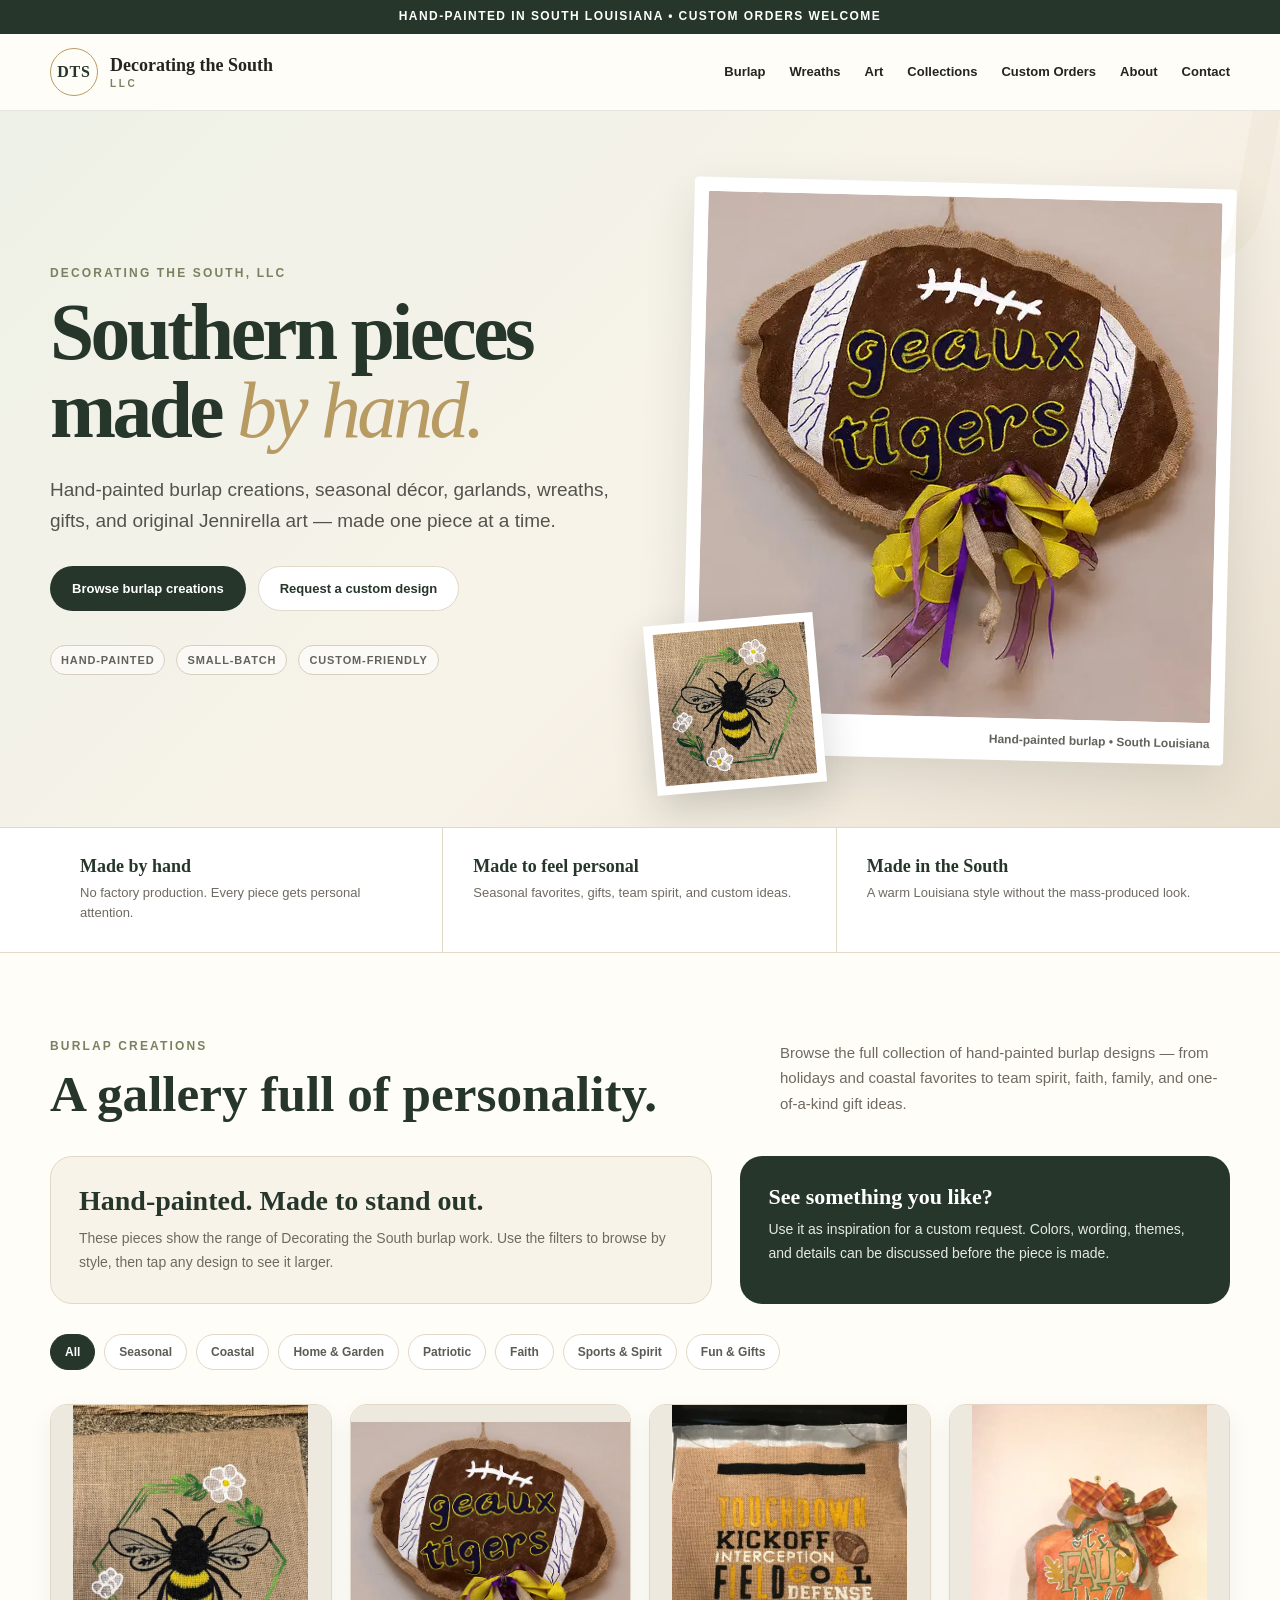
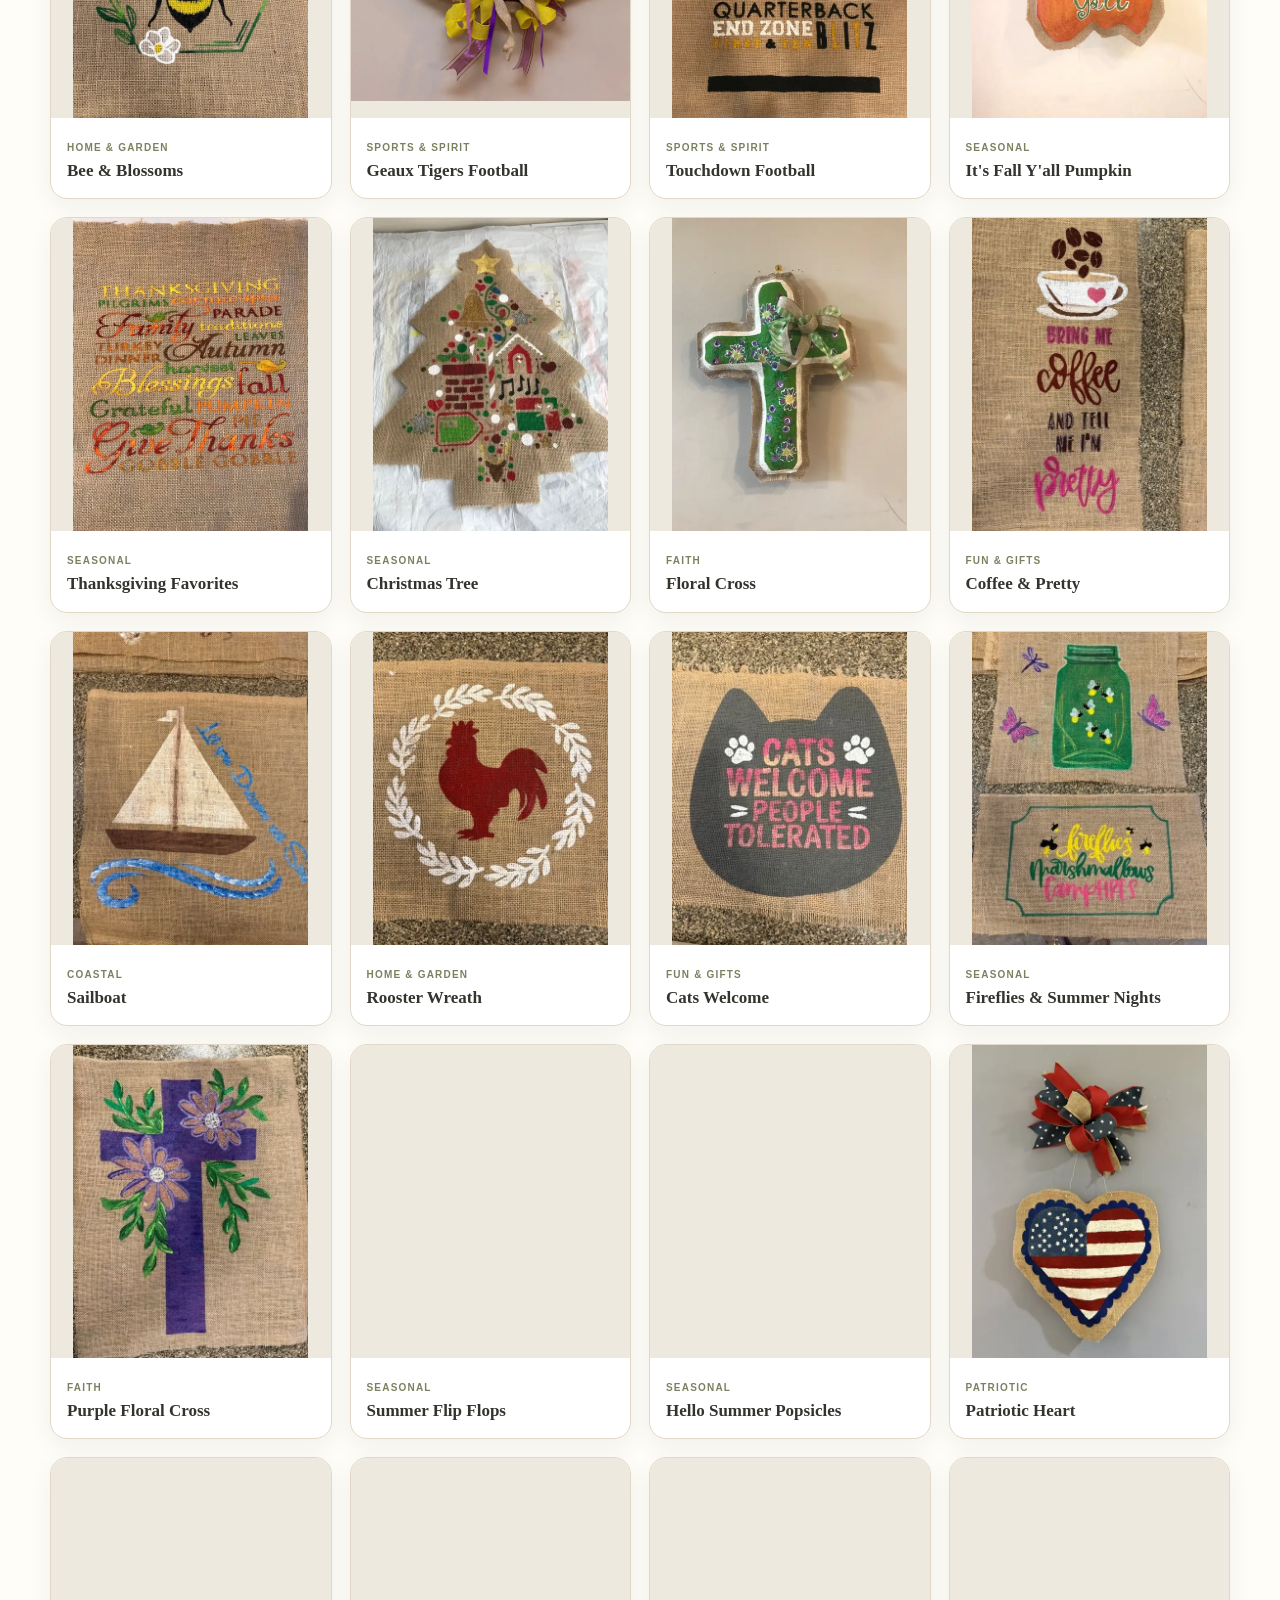
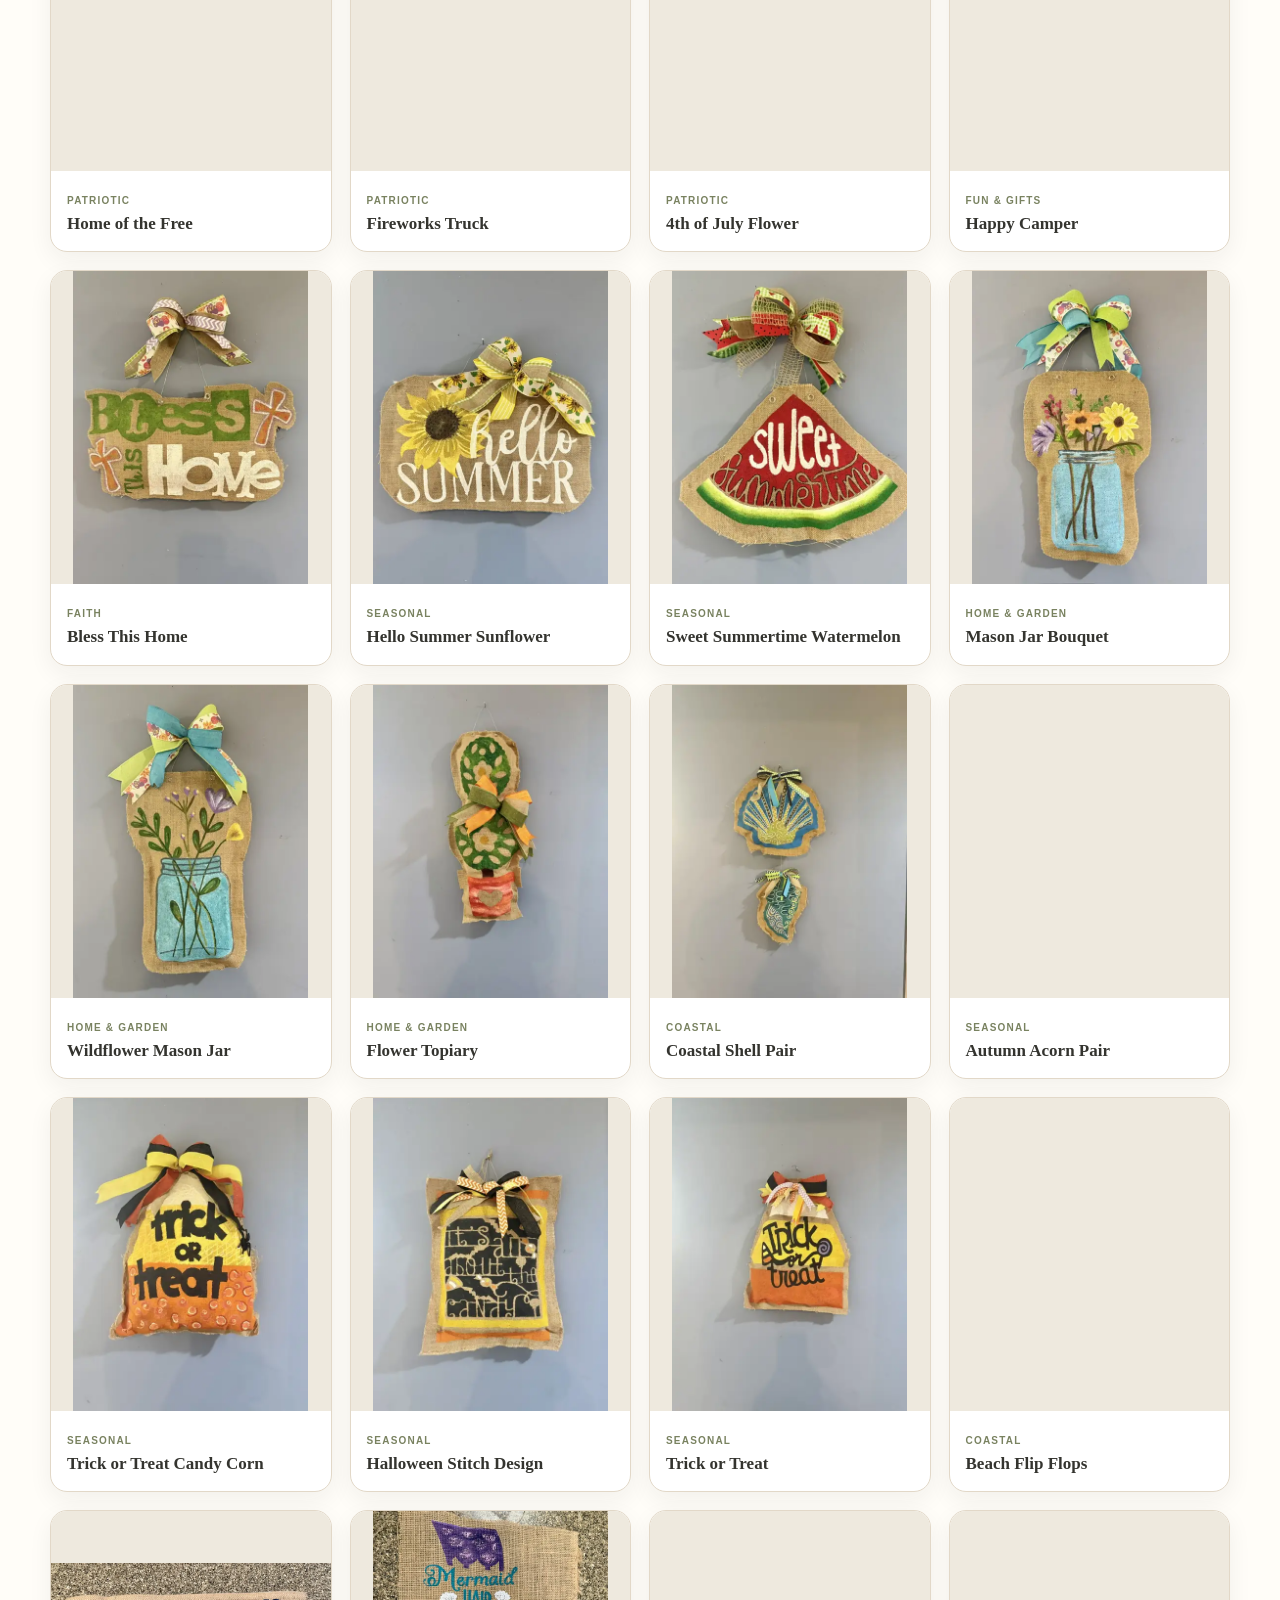
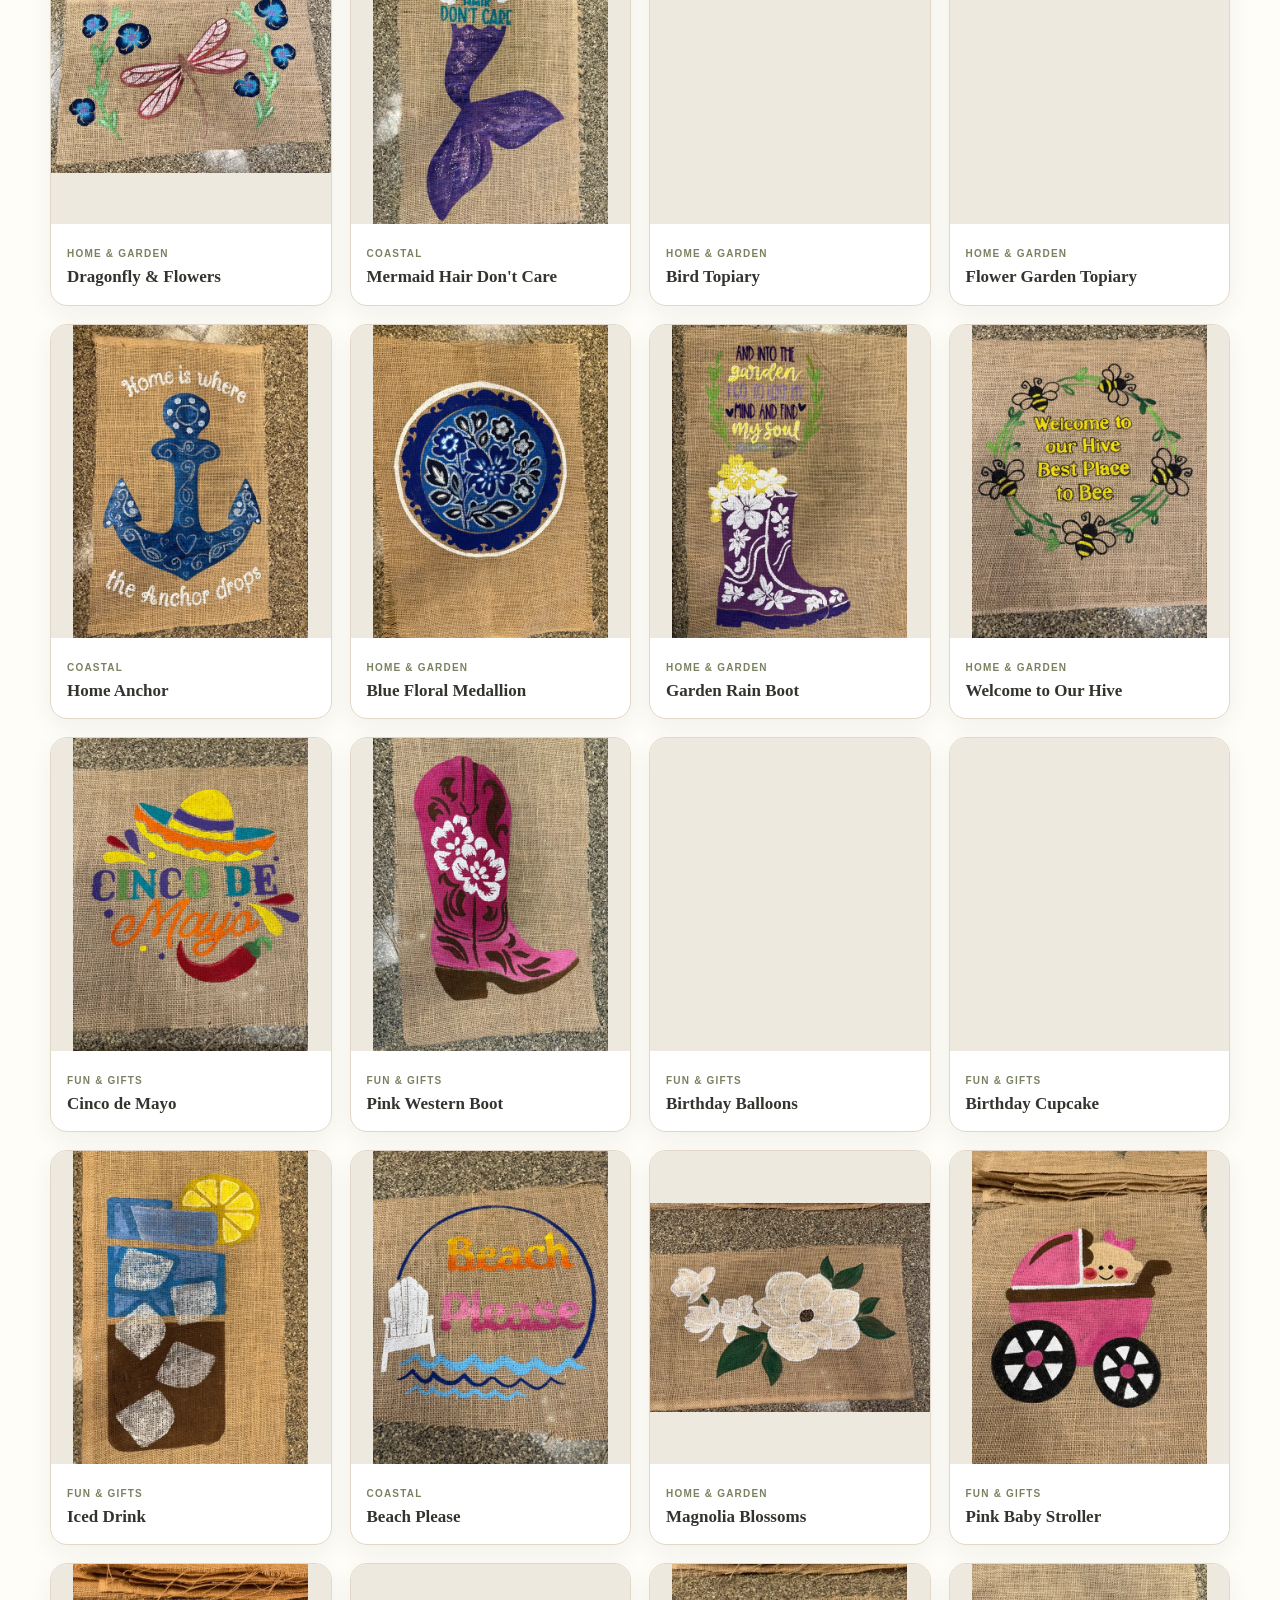
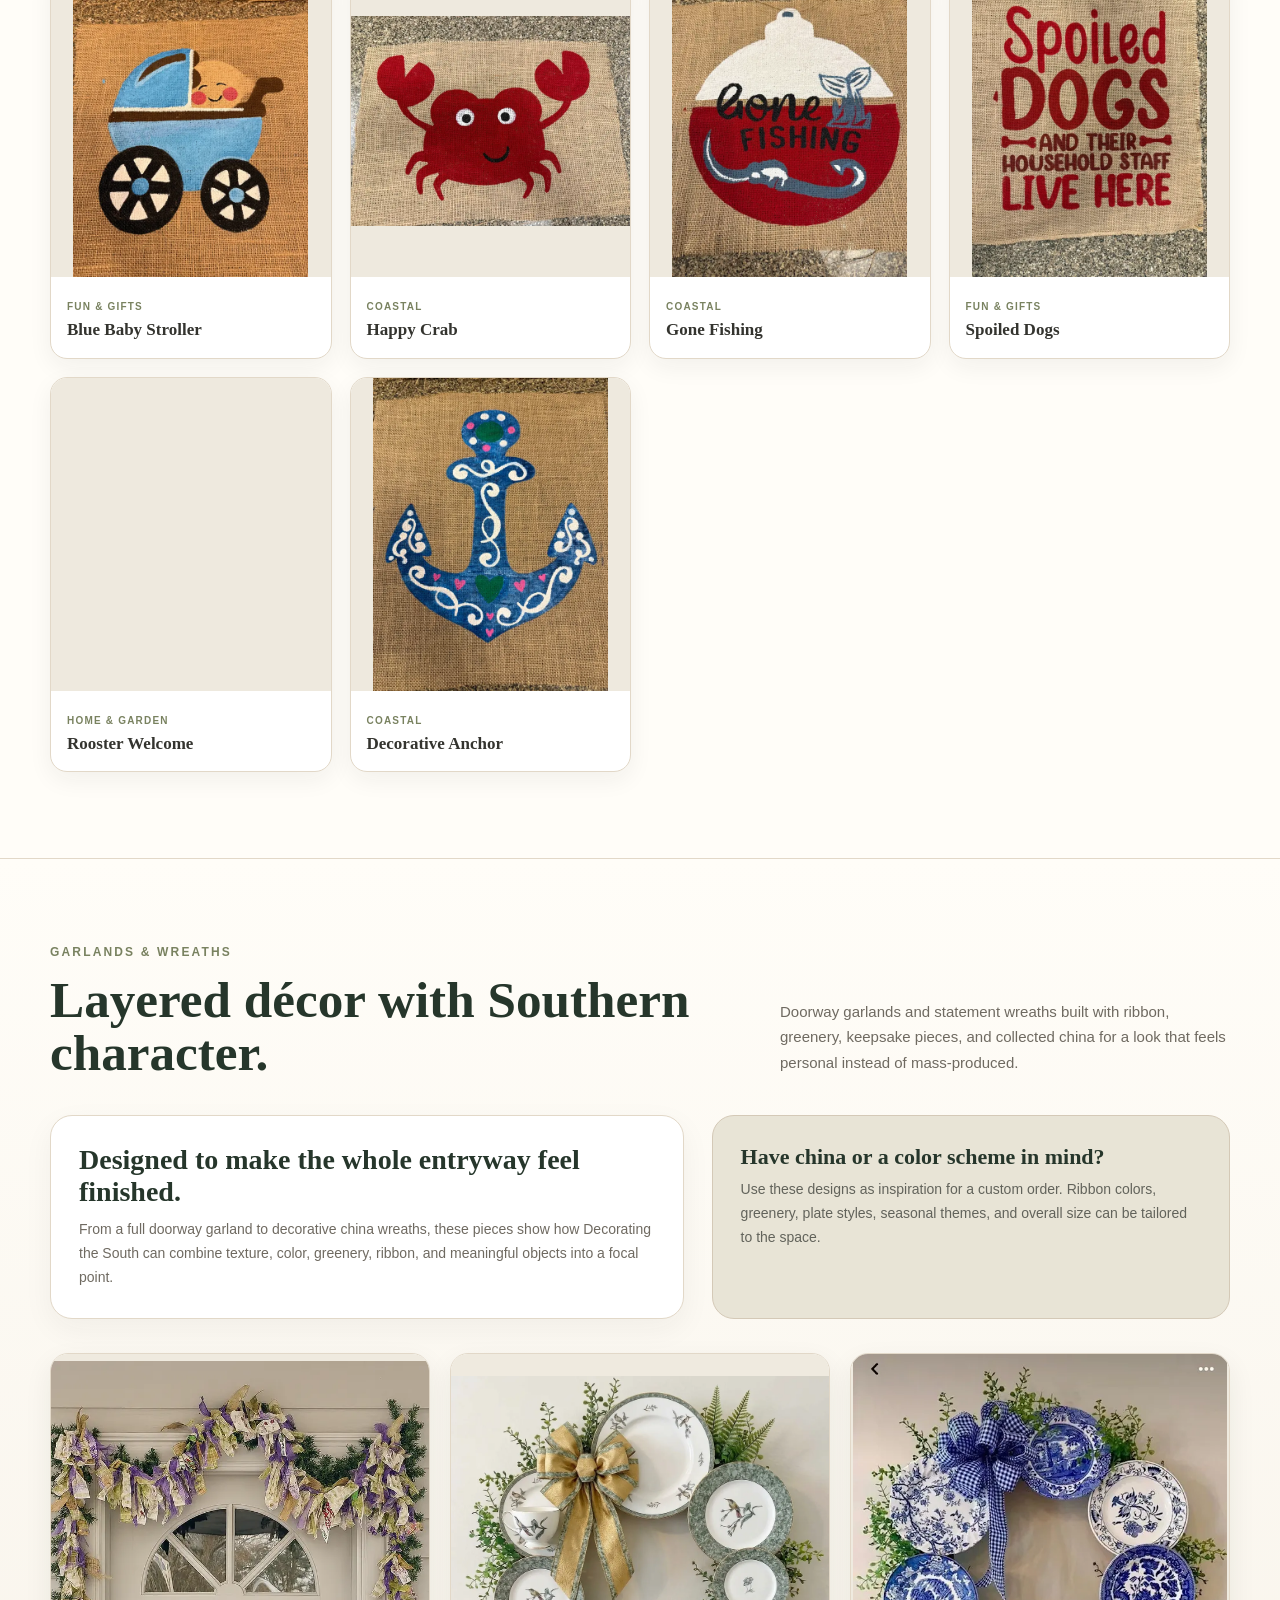
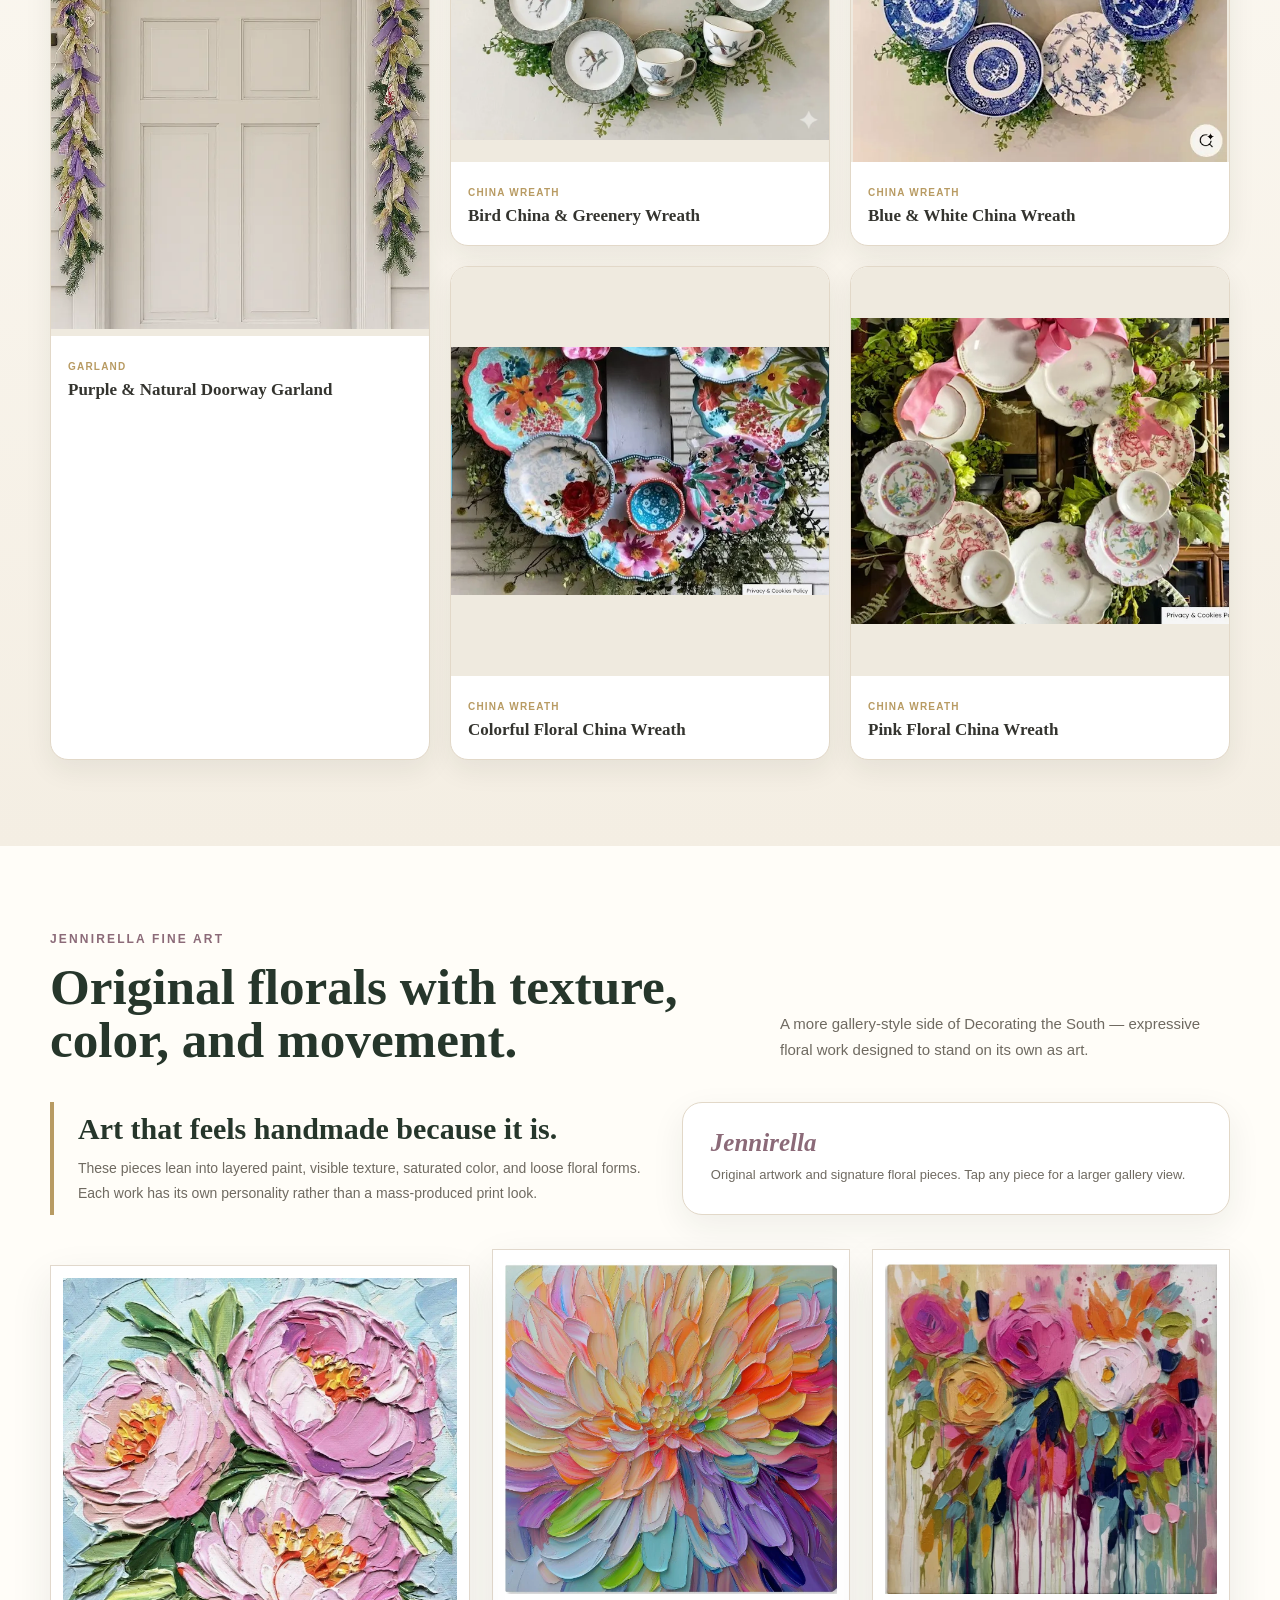
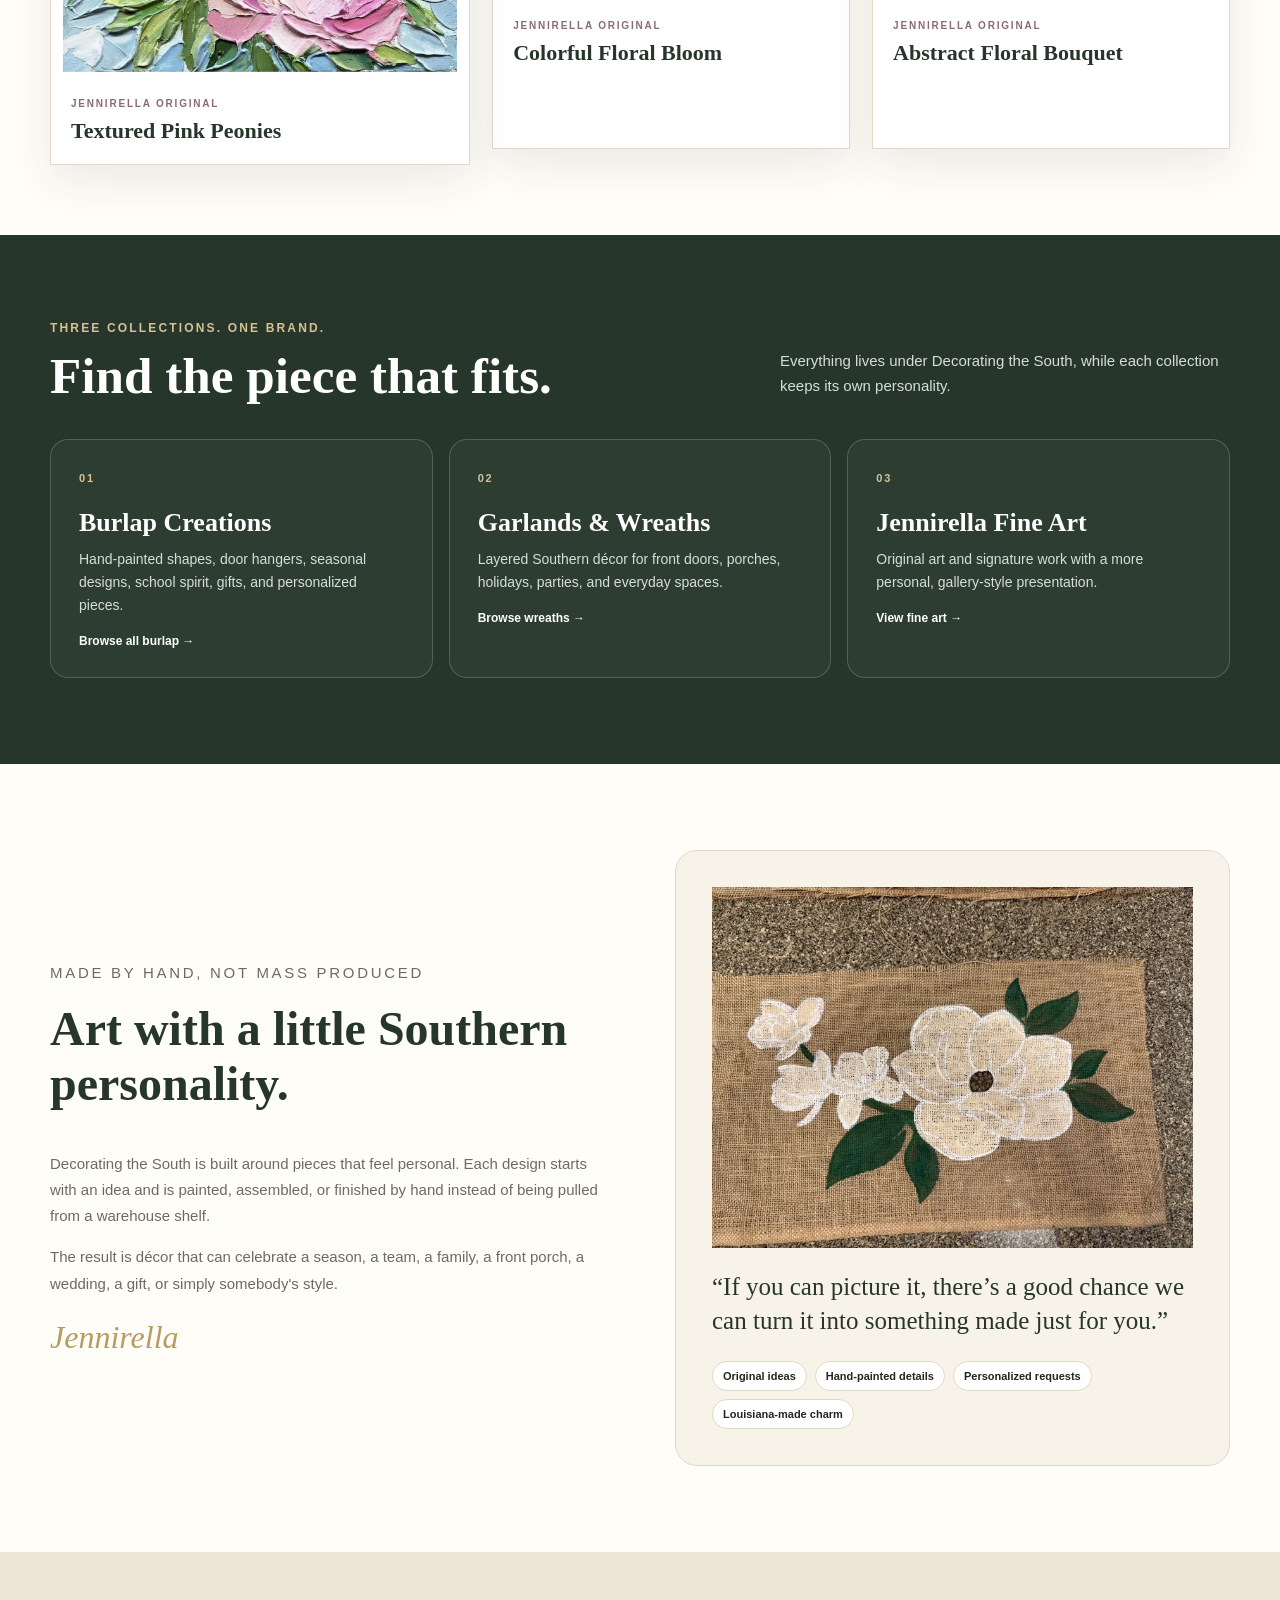
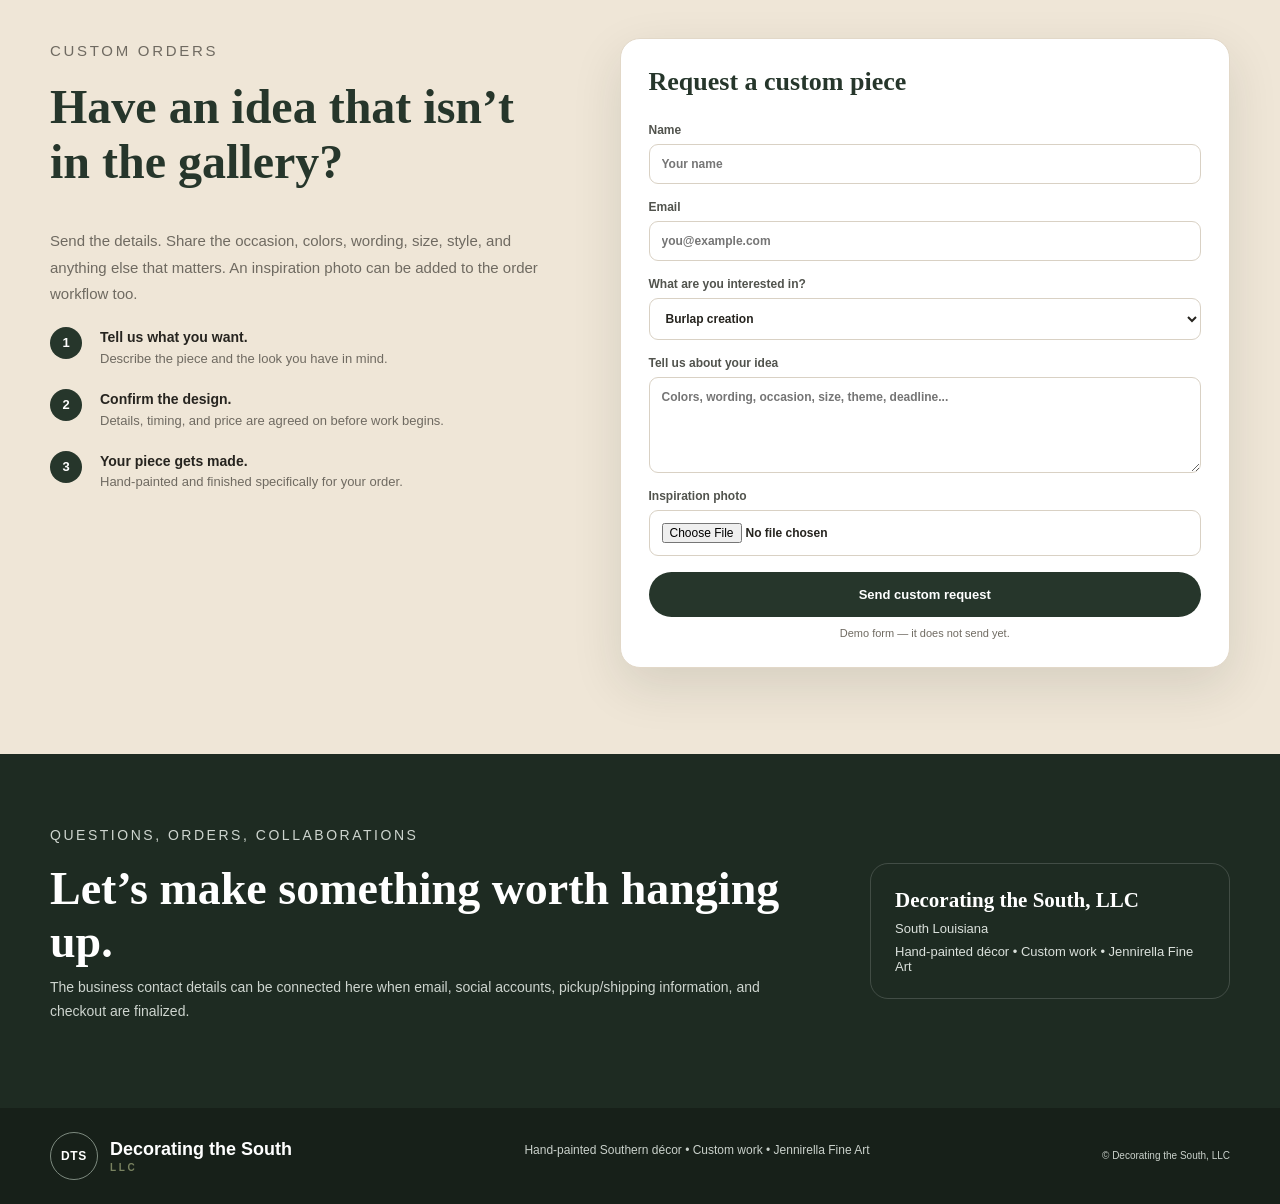
==== commit 6ad2fa8b: "Add files via upload" ====
--- a/index.html
+++ b/index.html
@@ -1,176 +1,450 @@
 <!doctype html>
 <html lang="en">
 <head>
-  <meta charset="utf-8" />
-  <meta name="viewport" content="width=device-width, initial-scale=1" />
-  <meta name="theme-color" content="#223128" />
-  <meta name="description" content="Decorating the South, LLC — hand-painted burlap creations, garlands, wreaths, and Jennirella fine art." />
-  <title>Decorating the South, LLC | Handmade Southern Art & Décor</title>
-  <link rel="preconnect" href="https://fonts.googleapis.com">
-  <link rel="preconnect" href="https://fonts.gstatic.com" crossorigin>
-  <link href="https://fonts.googleapis.com/css2?family=DM+Sans:wght@400;500;600;700&family=Playfair+Display:wght@600;700&display=swap" rel="stylesheet">
-  <link rel="stylesheet" href="styles.css" />
+<meta charset="utf-8">
+<meta name="viewport" content="width=device-width,initial-scale=1">
+<meta name="theme-color" content="#26362b">
+<meta name="description" content="Decorating the South, LLC — hand-painted burlap creations, seasonal décor, garlands, wreaths, and Jennirella fine art.">
+<title>Decorating the South, LLC | Handmade Southern Art & Décor</title>
+<style>
+:root{--forest:#26362b;--forest2:#354a3a;--olive:#798260;--gold:#b89b63;--burlap:#c8a878;--cream:#f8f3e9;--paper:#fffdf8;--ink:#26241f;--muted:#6f6a61;--line:#e2d8c8;--shadow:0 18px 50px rgba(35,39,31,.12);}
+*{box-sizing:border-box} html{scroll-behavior:smooth} body{margin:0;font-family:Georgia,'Times New Roman',serif;color:var(--ink);background:var(--paper)}
+a{color:inherit;text-decoration:none} button,input,select,textarea{font:inherit} img{display:block;max-width:100%} .shell{width:min(1180px,calc(100% - 36px));margin:auto}
+.announcement{background:var(--forest);color:#fff;text-align:center;padding:9px 14px;font:600 12px/1.3 Arial,sans-serif;letter-spacing:.12em;text-transform:uppercase}
+.site-header{position:sticky;top:0;z-index:40;background:rgba(255,253,248,.94);backdrop-filter:blur(16px);border-bottom:1px solid rgba(121,130,96,.18)}
+.nav{height:76px;display:flex;align-items:center;justify-content:space-between;gap:24px} .brand{display:flex;align-items:center;gap:12px} .brand-mark{width:48px;height:48px;border:1px solid var(--gold);border-radius:50%;display:grid;place-items:center;font-weight:700;color:var(--forest);letter-spacing:.05em} .brand-copy{display:flex;flex-direction:column} .brand-copy strong{font-size:18px} .brand-copy small{font:600 10px Arial,sans-serif;letter-spacing:.26em;color:var(--olive);margin-top:2px} .nav-links{display:flex;align-items:center;gap:24px;font:600 13px Arial,sans-serif} .nav-links a:hover{color:var(--olive)} .menu-toggle{display:none;border:0;background:transparent;font-size:25px;color:var(--forest)}
+.hero{background:linear-gradient(135deg,#eef1e7 0%,#f8f3e9 56%,#e9dfcf 100%);padding:72px 0 68px;overflow:hidden} .hero-grid{display:grid;grid-template-columns:1.03fr .97fr;gap:62px;align-items:center} .kicker{font:700 12px Arial,sans-serif;letter-spacing:.18em;text-transform:uppercase;color:var(--olive);margin:0 0 14px} h1,h2,h3,p{margin-top:0} h1{font-size:clamp(45px,6.2vw,82px);line-height:.98;letter-spacing:-.045em;margin-bottom:24px;color:var(--forest)} h1 em{font-weight:400;color:var(--gold)} .hero-lead{font:400 19px/1.65 Arial,sans-serif;color:#53534d;max-width:650px} .hero-actions{display:flex;gap:12px;flex-wrap:wrap;margin:30px 0 34px} .btn{display:inline-flex;justify-content:center;align-items:center;padding:14px 21px;border-radius:999px;font:700 13px Arial,sans-serif;border:1px solid transparent;cursor:pointer} .btn-primary{background:var(--forest);color:#fff} .btn-light{background:#fff;border-color:var(--line);color:var(--forest)} .trust-row{display:flex;flex-wrap:wrap;gap:11px} .trust-row span{font:700 11px Arial,sans-serif;text-transform:uppercase;letter-spacing:.08em;border:1px solid #d8cfbf;background:rgba(255,255,255,.58);border-radius:99px;padding:8px 10px;color:#62635b}
+.hero-art{margin:0;position:relative} .hero-frame{background:#fff;padding:14px;box-shadow:var(--shadow);transform:rotate(1.4deg);border-radius:4px} .hero-frame img{width:100%;height:520px;object-fit:cover;object-position:center;border-radius:2px} .hero-caption{margin-top:14px;display:flex;justify-content:space-between;gap:14px;font:600 12px Arial,sans-serif;color:#62635b} .hero-pin{position:absolute;left:-38px;bottom:-30px;width:170px;background:#fff;padding:9px;box-shadow:0 16px 40px rgba(35,39,31,.18);transform:rotate(-5deg)} .hero-pin img{aspect-ratio:1/1;object-fit:cover}
+.intro-strip{background:#fff;border-top:1px solid var(--line);border-bottom:1px solid var(--line)} .three-up{display:grid;grid-template-columns:repeat(3,1fr)} .three-up div{padding:28px 30px;border-right:1px solid var(--line)} .three-up div:last-child{border:0} .three-up strong{display:block;color:var(--forest);font-size:18px;margin-bottom:6px} .three-up span{font:400 13px/1.6 Arial,sans-serif;color:var(--muted)}
+.section{padding:86px 0} .section-heading{display:flex;align-items:end;justify-content:space-between;gap:50px;margin-bottom:36px} .section-heading h2{font-size:clamp(34px,4vw,54px);line-height:1.04;color:var(--forest);margin-bottom:0} .section-heading>p{max-width:450px;font:400 15px/1.7 Arial,sans-serif;color:var(--muted);margin-bottom:4px}
+.burlap-intro{display:grid;grid-template-columns:1.15fr .85fr;gap:28px;margin-bottom:30px} .burlap-feature{background:var(--cream);border:1px solid var(--line);padding:28px;border-radius:22px} .burlap-feature h3{font-size:28px;color:var(--forest);margin-bottom:10px} .burlap-feature p{font:400 14px/1.7 Arial,sans-serif;color:var(--muted);margin-bottom:0} .burlap-note{background:var(--forest);color:#fff;padding:28px;border-radius:22px} .burlap-note strong{font-size:22px;display:block;margin-bottom:8px} .burlap-note p{font:400 14px/1.7 Arial,sans-serif;color:#e5e9e2;margin-bottom:0}
+.filters{display:flex;gap:9px;flex-wrap:wrap;margin:30px 0 34px} .filter-btn{border:1px solid var(--line);background:#fff;color:#5b5c56;padding:10px 14px;border-radius:999px;font:700 12px Arial,sans-serif;cursor:pointer} .filter-btn.active,.filter-btn:hover{background:var(--forest);border-color:var(--forest);color:#fff}
+.burlap-grid{display:grid;grid-template-columns:repeat(4,1fr);gap:18px} .burlap-card{border:1px solid var(--line);background:#fff;border-radius:17px;overflow:hidden;box-shadow:0 8px 24px rgba(35,39,31,.06);transition:.2s ease} .burlap-card:hover{transform:translateY(-3px);box-shadow:0 16px 34px rgba(35,39,31,.11)} .burlap-card[hidden]{display:none} .art-button{padding:0;border:0;background:#eee9de;width:100%;cursor:zoom-in} .art-button img{width:100%;aspect-ratio:1/1.12;object-fit:contain;background:#eee9de} .card-copy{padding:15px 16px 17px} .card-copy span{font:700 10px Arial,sans-serif;text-transform:uppercase;letter-spacing:.12em;color:var(--olive)} .card-copy h3{font-size:17px;line-height:1.25;margin:5px 0 0;color:#34342f}
+.collections{background:var(--forest);color:#fff} .light-heading .kicker{color:#d5c293} .light-heading h2{color:#fff} .light-heading>p{color:#d8ddd8} .collection-grid{display:grid;grid-template-columns:repeat(3,1fr);gap:16px} .collection-card{border:1px solid rgba(255,255,255,.18);border-radius:18px;padding:28px;min-height:220px;background:rgba(255,255,255,.035);transition:.2s} .collection-card:hover{background:rgba(255,255,255,.08);transform:translateY(-2px)} .collection-card span{font:700 11px Arial,sans-serif;color:#d5c293;letter-spacing:.16em} .collection-card h3{font-size:26px;margin:22px 0 10px} .collection-card p{font:400 14px/1.65 Arial,sans-serif;color:#d8ddd8} .collection-card b{font:700 12px Arial,sans-serif;color:#fff}
+.story{display:grid;grid-template-columns:1fr 1fr;gap:70px;align-items:center} .story h2{font-size:48px;color:var(--forest)} .story p{font:400 15px/1.75 Arial,sans-serif;color:var(--muted)} .signature{font-size:32px;font-style:italic;color:var(--gold);margin-top:22px} .story-panel{background:var(--cream);border:1px solid var(--line);padding:36px;border-radius:22px} .story-panel img{width:100%;max-height:390px;object-fit:contain;margin-bottom:22px} .quote{font-size:25px;line-height:1.35;color:var(--forest)} .story-points{display:flex;gap:8px;flex-wrap:wrap;margin-top:24px} .story-points span{font:700 11px Arial,sans-serif;border:1px solid var(--line);background:#fff;border-radius:99px;padding:8px 10px}
+.custom-section{background:#efe6d7;padding:86px 0} .custom-grid{display:grid;grid-template-columns:.9fr 1.1fr;gap:70px;align-items:start} .custom-grid h2{font-size:48px;color:var(--forest)} .custom-grid>div>p{font:400 15px/1.75 Arial,sans-serif;color:var(--muted)} .custom-grid ol{padding:0;list-style:none;counter-reset:item} .custom-grid li{display:grid;grid-template-columns:38px 1fr;column-gap:12px;margin:20px 0;font:400 13px/1.55 Arial,sans-serif;color:var(--muted)} .custom-grid li:before{counter-increment:item;content:counter(item);grid-row:1/3;width:32px;height:32px;border-radius:50%;background:var(--forest);color:#fff;display:grid;place-items:center;font-weight:700} .custom-grid li b{display:block;color:var(--ink);font-size:14px} .custom-form{background:#fff;padding:28px;border:1px solid var(--line);border-radius:20px;box-shadow:var(--shadow)} .custom-form h3{font-size:26px;color:var(--forest)} .custom-form label{display:block;font:700 12px Arial,sans-serif;margin:16px 0;color:#51534d} .custom-form input,.custom-form select,.custom-form textarea{display:block;width:100%;margin-top:7px;border:1px solid #d9d1c4;border-radius:9px;padding:12px;background:#fff;color:var(--ink)} .wide{width:100%} .form-note{font:400 11px Arial,sans-serif;color:var(--muted);margin:10px 0 0;text-align:center}
+.contact{background:#1e2b22;color:#fff;padding:70px 0} .contact-inner{display:grid;grid-template-columns:1fr 360px;gap:70px;align-items:center} .contact h2{font-size:46px;margin-bottom:8px} .contact p{font:400 14px/1.7 Arial,sans-serif;color:#ced5cf} .contact-card{border:1px solid rgba(255,255,255,.16);padding:24px;border-radius:18px;display:flex;flex-direction:column;gap:8px;font:400 13px Arial,sans-serif;color:#dbe1dc} .contact-card strong{font-family:Georgia,serif;font-size:21px;color:#fff}
+footer{background:#172019;color:#cad1cb;padding:24px 0} .footer-grid{display:flex;justify-content:space-between;align-items:center;gap:20px;font:400 12px Arial,sans-serif} .footer-brand .brand-mark{color:#fff;border-color:#7d8a7f} .footer-brand .brand-copy strong{color:#fff}
+.lightbox{position:fixed;inset:0;z-index:100;background:rgba(17,20,17,.91);display:none;align-items:center;justify-content:center;padding:26px} .lightbox.open{display:flex} .lightbox-inner{max-width:min(920px,94vw);max-height:92vh;position:relative;text-align:center} .lightbox img{max-width:100%;max-height:80vh;margin:auto;border-radius:8px;background:#eee9de;box-shadow:0 26px 70px rgba(0,0,0,.35)} .lightbox-caption{color:#fff;margin-top:12px;font:600 13px Arial,sans-serif} .lightbox-caption span{color:#c7cfc8;margin-left:8px} .lightbox-close{position:fixed;top:16px;right:18px;width:43px;height:43px;border:1px solid rgba(255,255,255,.35);border-radius:50%;background:rgba(0,0,0,.25);color:#fff;font-size:28px;cursor:pointer} .lightbox-nav{position:fixed;top:50%;transform:translateY(-50%);border:1px solid rgba(255,255,255,.25);background:rgba(0,0,0,.3);color:#fff;width:48px;height:48px;border-radius:50%;font-size:24px;cursor:pointer} .lightbox-prev{left:16px} .lightbox-next{right:16px}
+@media(max-width:980px){.hero-grid,.story,.custom-grid,.contact-inner{grid-template-columns:1fr} .hero-grid{gap:44px} .hero-art{max-width:650px} .hero-pin{left:8px} .burlap-grid{grid-template-columns:repeat(3,1fr)} .collection-grid{grid-template-columns:1fr} .contact-card{max-width:430px}}
+@media(max-width:760px){.nav{height:68px} .brand-copy strong{font-size:15px} .brand-mark{width:42px;height:42px} .menu-toggle{display:block} .nav-links{display:none;position:absolute;top:105px;left:18px;right:18px;background:#fff;border:1px solid var(--line);border-radius:16px;padding:18px;box-shadow:var(--shadow);flex-direction:column;align-items:stretch;gap:4px} .nav-links.open{display:flex} .nav-links a{padding:10px 8px} .hero{padding-top:48px} .hero-frame img{height:390px} .three-up{grid-template-columns:1fr} .three-up div{border-right:0;border-bottom:1px solid var(--line);padding:21px 6px} .section{padding:64px 0} .section-heading{display:block} .section-heading>p{margin-top:14px} .burlap-intro{grid-template-columns:1fr} .burlap-grid{grid-template-columns:repeat(2,1fr);gap:12px} .card-copy{padding:12px} .card-copy h3{font-size:15px} .footer-grid{display:block} .footer-grid>*{margin:10px 0} .lightbox-nav{display:none}}
+@media(max-width:460px){.shell{width:min(100% - 24px,1180px)} h1{font-size:47px} .hero-frame img{height:330px} .hero-pin{width:125px;bottom:-18px} .burlap-grid{grid-template-columns:1fr 1fr} .filters{gap:6px} .filter-btn{font-size:11px;padding:9px 11px} .art-button img{aspect-ratio:1/1.2} .custom-form{padding:20px} .story h2,.custom-grid h2,.contact h2{font-size:38px}}
+
+.wreaths-section{background:linear-gradient(180deg,#fffdf8 0%,#f4eee3 100%);border-top:1px solid var(--line)}
+.wreath-intro{display:grid;grid-template-columns:1.1fr .9fr;gap:28px;margin-bottom:34px}
+.wreath-feature{background:#fff;border:1px solid var(--line);padding:28px;border-radius:22px;box-shadow:0 10px 30px rgba(35,39,31,.05)}
+.wreath-feature h3{font-size:28px;color:var(--forest);margin-bottom:10px}.wreath-feature p{font:400 14px/1.7 Arial,sans-serif;color:var(--muted);margin-bottom:0}
+.wreath-note{background:#e8e4d6;border:1px solid #d4c9b7;padding:28px;border-radius:22px}.wreath-note strong{font-size:22px;color:var(--forest);display:block;margin-bottom:8px}.wreath-note p{font:400 14px/1.7 Arial,sans-serif;color:#62635b;margin-bottom:0}
+.wreath-grid{display:grid;grid-template-columns:repeat(3,1fr);gap:20px}.wreath-card{background:#fff;border:1px solid var(--line);border-radius:18px;overflow:hidden;box-shadow:0 10px 28px rgba(35,39,31,.07);transition:.2s ease}.wreath-card:hover{transform:translateY(-3px);box-shadow:0 18px 38px rgba(35,39,31,.12)}
+.wreath-card .art-button{background:#efeadf}.wreath-card .art-button img{width:100%;aspect-ratio:1/1.08;object-fit:contain;background:#efeadf}.wreath-card .card-copy{padding:16px 17px 19px}.wreath-card .card-copy span{color:var(--gold)}
+.wreath-card:first-child{grid-row:span 2}.wreath-card:first-child .art-button img{aspect-ratio:1/1.54}
+@media(max-width:900px){.wreath-intro{grid-template-columns:1fr}.wreath-grid{grid-template-columns:repeat(2,1fr)}.wreath-card:first-child{grid-row:auto}.wreath-card:first-child .art-button img{aspect-ratio:1/1.08}}
+@media(max-width:600px){.wreath-grid{grid-template-columns:1fr}}
+
+\n/* Jennirella Fine Art gallery */
+.fine-art-section{background:linear-gradient(180deg,#fffdf8 0%,#f4efe7 100%);position:relative;overflow:hidden}
+.fine-art-section:before{content:"J";position:absolute;right:-20px;top:8px;font-size:300px;line-height:1;color:rgba(184,155,99,.055);font-style:italic;pointer-events:none}
+.fine-art-heading{position:relative;z-index:1}.fine-art-heading .kicker{color:#8b6a78}
+.fine-art-intro{display:grid;grid-template-columns:1.05fr .95fr;gap:26px;margin-bottom:34px;position:relative;z-index:1}
+.fine-art-feature{border-left:4px solid var(--gold);padding:10px 0 10px 24px}.fine-art-feature h3{font-size:30px;color:var(--forest);margin-bottom:10px}.fine-art-feature p{font:400 14px/1.75 Arial,sans-serif;color:var(--muted);margin-bottom:0;max-width:670px}
+.fine-art-signature{background:#fff;border:1px solid var(--line);border-radius:20px;padding:26px 28px;box-shadow:0 12px 34px rgba(35,39,31,.07)}.fine-art-signature strong{display:block;font-size:25px;font-style:italic;color:#8b6a78;margin-bottom:7px}.fine-art-signature span{font:400 13px/1.65 Arial,sans-serif;color:var(--muted)}
+.fine-art-grid{display:grid;grid-template-columns:1.08fr .92fr .92fr;gap:22px;align-items:stretch;position:relative;z-index:1}.fine-art-card{background:#fff;border:1px solid #e1d8cc;padding:12px 12px 18px;box-shadow:0 16px 40px rgba(35,39,31,.09);transition:.22s ease}.fine-art-card:hover{transform:translateY(-4px);box-shadow:0 22px 48px rgba(35,39,31,.14)}
+.fine-art-card .art-button{background:#f3eee7}.fine-art-card .art-button img{width:100%;aspect-ratio:1/1;object-fit:cover;background:#f3eee7}.fine-art-card .art-meta{padding:17px 8px 2px}.fine-art-card .art-meta span{font:700 10px Arial,sans-serif;text-transform:uppercase;letter-spacing:.18em;color:#8b6a78}.fine-art-card .art-meta h3{font-size:22px;color:var(--forest);margin:7px 0 0}.fine-art-card:first-child{transform:translateY(16px)}.fine-art-card:first-child:hover{transform:translateY(12px)}
+@media(max-width:900px){.fine-art-intro{grid-template-columns:1fr}.fine-art-grid{grid-template-columns:1fr 1fr}.fine-art-card:first-child{grid-column:1/-1;transform:none}.fine-art-card:first-child:hover{transform:translateY(-4px)}}
+@media(max-width:600px){.fine-art-grid{grid-template-columns:1fr}.fine-art-card:first-child{grid-column:auto}}
+
+</style>
 </head>
 <body>
-  <header class="site-header">
-    <div class="announcement">Hand-painted in South Louisiana • Custom orders welcome</div>
-    <nav class="nav shell" aria-label="Main navigation">
-      <a class="brand" href="#home" aria-label="Decorating the South home">
-        <img class="brand-logo" src="logo-main.png" alt="Decorating the South, LLC">
-      </a>
-      <button class="menu-toggle" aria-expanded="false" aria-label="Open menu">☰</button>
-      <div class="nav-links">
-        <a href="#shop">Shop</a>
-        <a href="#collections">Collections</a>
-        <a href="#custom">Custom Orders</a>
-        <a href="#about">About</a>
-        <a href="#contact">Contact</a>
-        <button class="cart-button" type="button" aria-label="Open cart">Bag <span id="cartCount">0</span></button>
-      </div>
-    </nav>
-  </header>
+<header class="site-header"><div class="announcement">Hand-painted in South Louisiana • Custom orders welcome</div><nav class="nav shell" aria-label="Main navigation"><a class="brand" href="#home"><span class="brand-mark">DTS</span><span class="brand-copy"><strong>Decorating the South</strong><small>LLC</small></span></a><button class="menu-toggle" aria-expanded="false" aria-label="Open menu">☰</button><div class="nav-links"><a href="#burlap">Burlap</a><a href="#wreaths">Wreaths</a><a href="#fine-art">Art</a><a href="#collections">Collections</a><a href="#custom">Custom Orders</a><a href="#about">About</a><a href="#contact">Contact</a></div></nav></header>
+<main>
+<section class="hero" id="home"><div class="shell hero-grid"><div><p class="kicker">Decorating the South, LLC</p><h1>Southern pieces made <em>by hand.</em></h1><p class="hero-lead">Hand-painted burlap creations, seasonal décor, garlands, wreaths, gifts, and original Jennirella art — made one piece at a time.</p><div class="hero-actions"><a class="btn btn-primary" href="#burlap">Browse burlap creations</a><a class="btn btn-light" href="#custom">Request a custom design</a></div><div class="trust-row"><span>Hand-painted</span><span>Small-batch</span><span>Custom-friendly</span></div></div><figure class="hero-art"><div class="hero-frame"><img src="[data-uri]" alt="Geaux Tigers hand-painted burlap door hanging"><div class="hero-caption"><strong>Featured creation</strong><span>Hand-painted burlap • South Louisiana</span></div></div><div class="hero-pin"><img src="[data-uri]" alt="Bee and blossoms burlap design"></div></figure></div></section>
+<section class="intro-strip"><div class="shell three-up"><div><strong>Made by hand</strong><span>No factory production. Every piece gets personal attention.</span></div><div><strong>Made to feel personal</strong><span>Seasonal favorites, gifts, team spirit, and custom ideas.</span></div><div><strong>Made in the South</strong><span>A warm Louisiana style without the mass-produced look.</span></div></div></section>
+<section class="section shell" id="burlap"><div class="section-heading"><div><p class="kicker">Burlap Creations</p><h2>A gallery full of personality.</h2></div><p>Browse the full collection of hand-painted burlap designs — from holidays and coastal favorites to team spirit, faith, family, and one-of-a-kind gift ideas.</p></div><div class="burlap-intro"><div class="burlap-feature"><h3>Hand-painted. Made to stand out.</h3><p>These pieces show the range of Decorating the South burlap work. Use the filters to browse by style, then tap any design to see it larger.</p></div><div class="burlap-note"><strong>See something you like?</strong><p>Use it as inspiration for a custom request. Colors, wording, themes, and details can be discussed before the piece is made.</p></div></div><div class="filters" aria-label="Burlap gallery filters"><button class="filter-btn active" data-filter="all">All</button><button class="filter-btn" data-filter="seasonal">Seasonal</button><button class="filter-btn" data-filter="coastal">Coastal</button><button class="filter-btn" data-filter="home">Home & Garden</button><button class="filter-btn" data-filter="patriotic">Patriotic</button><button class="filter-btn" data-filter="faith">Faith</button><button class="filter-btn" data-filter="spirit">Sports & Spirit</button><button class="filter-btn" data-filter="fun">Fun & Gifts</button></div><div class="burlap-grid"><article class="burlap-card" data-cat="home">
+      <button class="art-button" type="button" data-index="0" aria-label="View Bee &amp; Blossoms larger">
+        <img loading="lazy" decoding="async" src="[data-uri]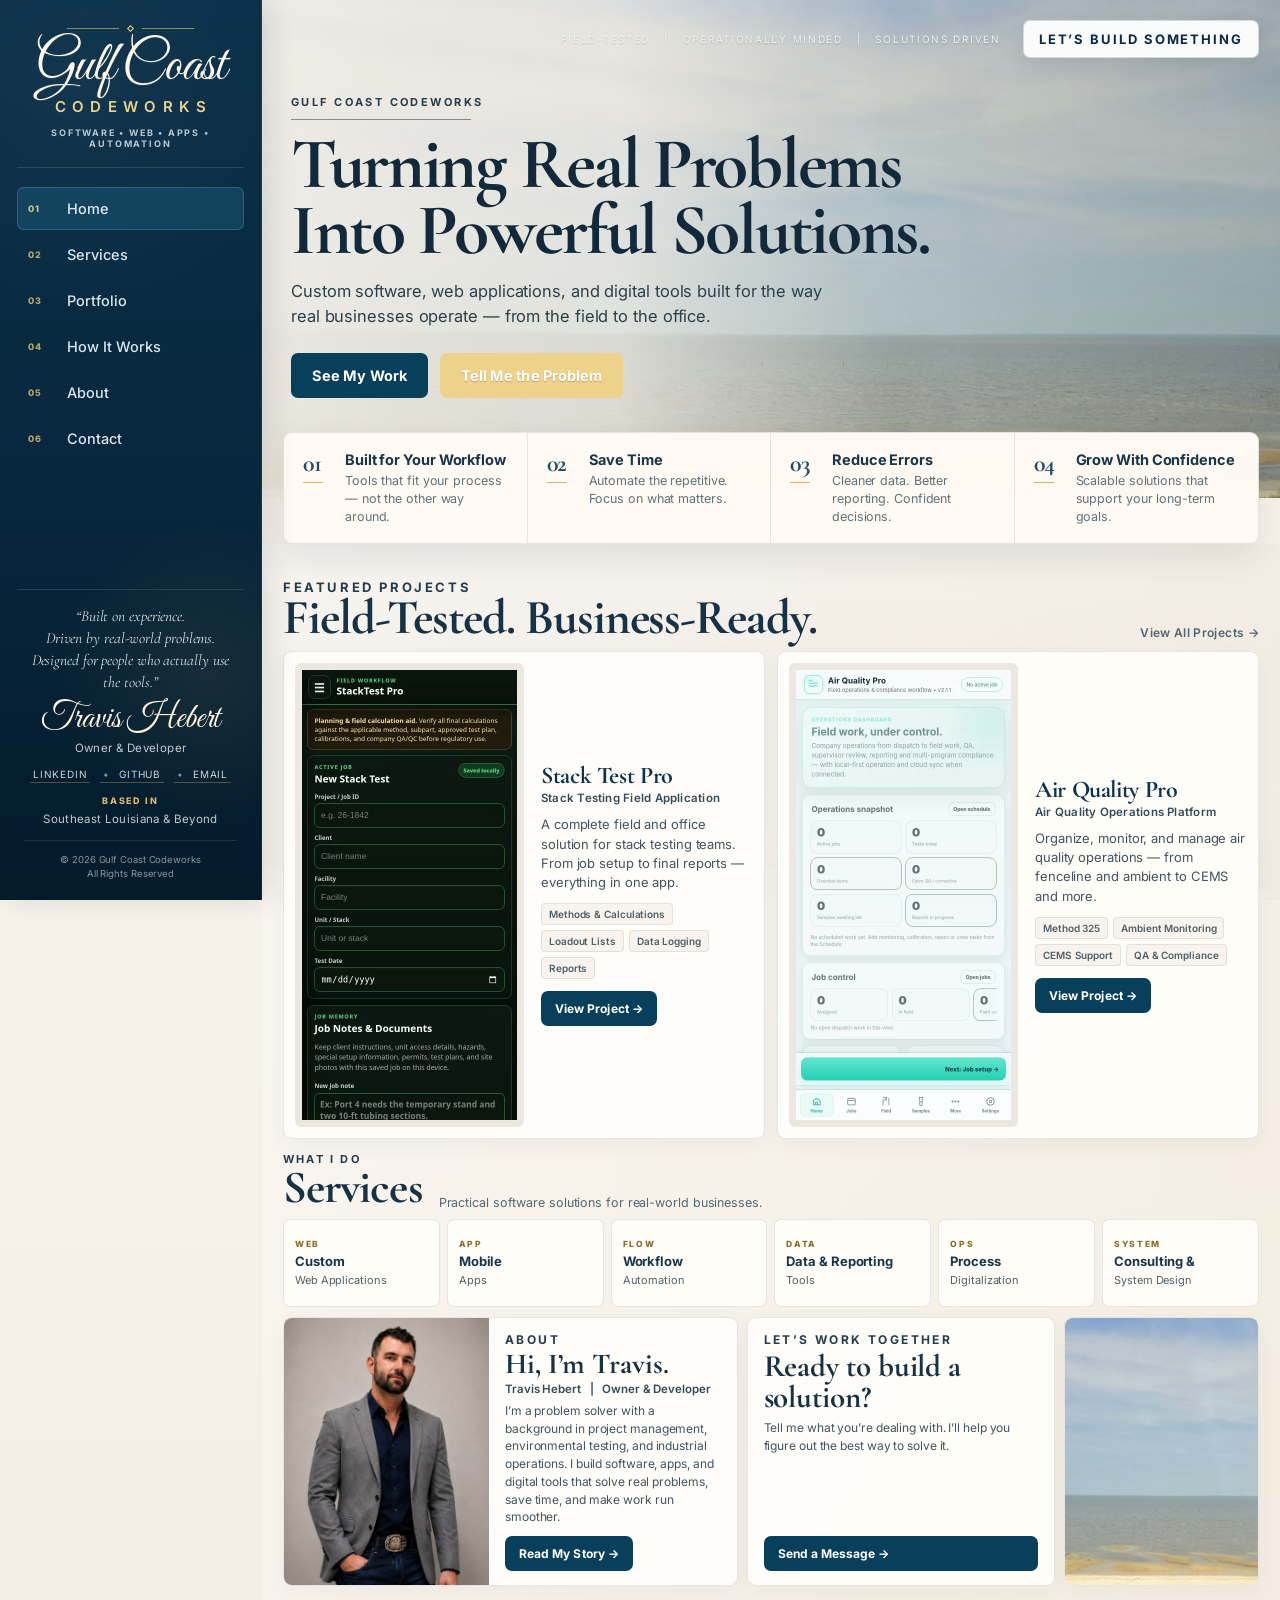
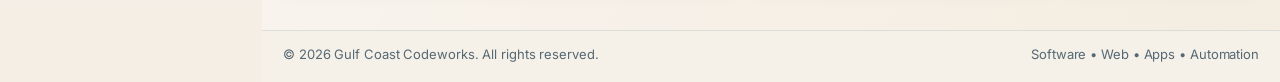
==== commit a210ea5c: "Add files via upload" ====
--- a/index.html
+++ b/index.html
@@ -2,449 +2,364 @@
 <html lang="en">
 <head>
 <meta charset="utf-8">
-<meta name="viewport" content="width=device-width,initial-scale=1">
-<meta name="theme-color" content="#26362b">
-<meta name="description" content="Decorating the South, LLC — hand-painted burlap creations, seasonal décor, garlands, wreaths, and Jennirella fine art.">
-<title>Decorating the South, LLC | Handmade Southern Art & Décor</title>
+<meta name="viewport" content="width=device-width, initial-scale=1, viewport-fit=cover">
+<meta name="theme-color" content="#0b2e44">
+<meta name="description" content="Gulf Coast Codeworks builds practical custom software, web applications, mobile-friendly tools, workflow automation, dashboards and business systems for real-world operations.">
+<meta property="og:title" content="Gulf Coast Codeworks | Custom Software & Business Solutions">
+<meta property="og:description" content="Turning real problems into powerful solutions.">
+<meta property="og:type" content="website">
+<meta property="og:url" content="https://gulfcoastcodeworks.com/">
+<link rel="canonical" href="https://gulfcoastcodeworks.com/">
+<link rel="preconnect" href="https://fonts.googleapis.com">
+<link rel="preconnect" href="https://fonts.gstatic.com" crossorigin>
+<link href="https://fonts.googleapis.com/css2?family=Cormorant+Garamond:wght@600;700&family=Great+Vibes&family=Inter:wght@400;500;600;700;800&display=swap" rel="stylesheet">
+<title>Gulf Coast Codeworks | Custom Software & Business Solutions</title>
 <style>
-:root{--forest:#26362b;--forest2:#354a3a;--olive:#798260;--gold:#b89b63;--burlap:#c8a878;--cream:#f8f3e9;--paper:#fffdf8;--ink:#26241f;--muted:#6f6a61;--line:#e2d8c8;--shadow:0 18px 50px rgba(35,39,31,.12);}
-*{box-sizing:border-box} html{scroll-behavior:smooth} body{margin:0;font-family:Georgia,'Times New Roman',serif;color:var(--ink);background:var(--paper)}
-a{color:inherit;text-decoration:none} button,input,select,textarea{font:inherit} img{display:block;max-width:100%} .shell{width:min(1180px,calc(100% - 36px));margin:auto}
-.announcement{background:var(--forest);color:#fff;text-align:center;padding:9px 14px;font:600 12px/1.3 Arial,sans-serif;letter-spacing:.12em;text-transform:uppercase}
-.site-header{position:sticky;top:0;z-index:40;background:rgba(255,253,248,.94);backdrop-filter:blur(16px);border-bottom:1px solid rgba(121,130,96,.18)}
-.nav{height:76px;display:flex;align-items:center;justify-content:space-between;gap:24px} .brand{display:flex;align-items:center;gap:12px} .brand-mark{width:48px;height:48px;border:1px solid var(--gold);border-radius:50%;display:grid;place-items:center;font-weight:700;color:var(--forest);letter-spacing:.05em} .brand-copy{display:flex;flex-direction:column} .brand-copy strong{font-size:18px} .brand-copy small{font:600 10px Arial,sans-serif;letter-spacing:.26em;color:var(--olive);margin-top:2px} .nav-links{display:flex;align-items:center;gap:24px;font:600 13px Arial,sans-serif} .nav-links a:hover{color:var(--olive)} .menu-toggle{display:none;border:0;background:transparent;font-size:25px;color:var(--forest)}
-.hero{background:linear-gradient(135deg,#eef1e7 0%,#f8f3e9 56%,#e9dfcf 100%);padding:72px 0 68px;overflow:hidden} .hero-grid{display:grid;grid-template-columns:1.03fr .97fr;gap:62px;align-items:center} .kicker{font:700 12px Arial,sans-serif;letter-spacing:.18em;text-transform:uppercase;color:var(--olive);margin:0 0 14px} h1,h2,h3,p{margin-top:0} h1{font-size:clamp(45px,6.2vw,82px);line-height:.98;letter-spacing:-.045em;margin-bottom:24px;color:var(--forest)} h1 em{font-weight:400;color:var(--gold)} .hero-lead{font:400 19px/1.65 Arial,sans-serif;color:#53534d;max-width:650px} .hero-actions{display:flex;gap:12px;flex-wrap:wrap;margin:30px 0 34px} .btn{display:inline-flex;justify-content:center;align-items:center;padding:14px 21px;border-radius:999px;font:700 13px Arial,sans-serif;border:1px solid transparent;cursor:pointer} .btn-primary{background:var(--forest);color:#fff} .btn-light{background:#fff;border-color:var(--line);color:var(--forest)} .trust-row{display:flex;flex-wrap:wrap;gap:11px} .trust-row span{font:700 11px Arial,sans-serif;text-transform:uppercase;letter-spacing:.08em;border:1px solid #d8cfbf;background:rgba(255,255,255,.58);border-radius:99px;padding:8px 10px;color:#62635b}
-.hero-art{margin:0;position:relative} .hero-frame{background:#fff;padding:14px;box-shadow:var(--shadow);transform:rotate(1.4deg);border-radius:4px} .hero-frame img{width:100%;height:520px;object-fit:cover;object-position:center;border-radius:2px} .hero-caption{margin-top:14px;display:flex;justify-content:space-between;gap:14px;font:600 12px Arial,sans-serif;color:#62635b} .hero-pin{position:absolute;left:-38px;bottom:-30px;width:170px;background:#fff;padding:9px;box-shadow:0 16px 40px rgba(35,39,31,.18);transform:rotate(-5deg)} .hero-pin img{aspect-ratio:1/1;object-fit:cover}
-.intro-strip{background:#fff;border-top:1px solid var(--line);border-bottom:1px solid var(--line)} .three-up{display:grid;grid-template-columns:repeat(3,1fr)} .three-up div{padding:28px 30px;border-right:1px solid var(--line)} .three-up div:last-child{border:0} .three-up strong{display:block;color:var(--forest);font-size:18px;margin-bottom:6px} .three-up span{font:400 13px/1.6 Arial,sans-serif;color:var(--muted)}
-.section{padding:86px 0} .section-heading{display:flex;align-items:end;justify-content:space-between;gap:50px;margin-bottom:36px} .section-heading h2{font-size:clamp(34px,4vw,54px);line-height:1.04;color:var(--forest);margin-bottom:0} .section-heading>p{max-width:450px;font:400 15px/1.7 Arial,sans-serif;color:var(--muted);margin-bottom:4px}
-.burlap-intro{display:grid;grid-template-columns:1.15fr .85fr;gap:28px;margin-bottom:30px} .burlap-feature{background:var(--cream);border:1px solid var(--line);padding:28px;border-radius:22px} .burlap-feature h3{font-size:28px;color:var(--forest);margin-bottom:10px} .burlap-feature p{font:400 14px/1.7 Arial,sans-serif;color:var(--muted);margin-bottom:0} .burlap-note{background:var(--forest);color:#fff;padding:28px;border-radius:22px} .burlap-note strong{font-size:22px;display:block;margin-bottom:8px} .burlap-note p{font:400 14px/1.7 Arial,sans-serif;color:#e5e9e2;margin-bottom:0}
-.filters{display:flex;gap:9px;flex-wrap:wrap;margin:30px 0 34px} .filter-btn{border:1px solid var(--line);background:#fff;color:#5b5c56;padding:10px 14px;border-radius:999px;font:700 12px Arial,sans-serif;cursor:pointer} .filter-btn.active,.filter-btn:hover{background:var(--forest);border-color:var(--forest);color:#fff}
-.burlap-grid{display:grid;grid-template-columns:repeat(4,1fr);gap:18px} .burlap-card{border:1px solid var(--line);background:#fff;border-radius:17px;overflow:hidden;box-shadow:0 8px 24px rgba(35,39,31,.06);transition:.2s ease} .burlap-card:hover{transform:translateY(-3px);box-shadow:0 16px 34px rgba(35,39,31,.11)} .burlap-card[hidden]{display:none} .art-button{padding:0;border:0;background:#eee9de;width:100%;cursor:zoom-in} .art-button img{width:100%;aspect-ratio:1/1.12;object-fit:contain;background:#eee9de} .card-copy{padding:15px 16px 17px} .card-copy span{font:700 10px Arial,sans-serif;text-transform:uppercase;letter-spacing:.12em;color:var(--olive)} .card-copy h3{font-size:17px;line-height:1.25;margin:5px 0 0;color:#34342f}
-.collections{background:var(--forest);color:#fff} .light-heading .kicker{color:#d5c293} .light-heading h2{color:#fff} .light-heading>p{color:#d8ddd8} .collection-grid{display:grid;grid-template-columns:repeat(3,1fr);gap:16px} .collection-card{border:1px solid rgba(255,255,255,.18);border-radius:18px;padding:28px;min-height:220px;background:rgba(255,255,255,.035);transition:.2s} .collection-card:hover{background:rgba(255,255,255,.08);transform:translateY(-2px)} .collection-card span{font:700 11px Arial,sans-serif;color:#d5c293;letter-spacing:.16em} .collection-card h3{font-size:26px;margin:22px 0 10px} .collection-card p{font:400 14px/1.65 Arial,sans-serif;color:#d8ddd8} .collection-card b{font:700 12px Arial,sans-serif;color:#fff}
-.story{display:grid;grid-template-columns:1fr 1fr;gap:70px;align-items:center} .story h2{font-size:48px;color:var(--forest)} .story p{font:400 15px/1.75 Arial,sans-serif;color:var(--muted)} .signature{font-size:32px;font-style:italic;color:var(--gold);margin-top:22px} .story-panel{background:var(--cream);border:1px solid var(--line);padding:36px;border-radius:22px} .story-panel img{width:100%;max-height:390px;object-fit:contain;margin-bottom:22px} .quote{font-size:25px;line-height:1.35;color:var(--forest)} .story-points{display:flex;gap:8px;flex-wrap:wrap;margin-top:24px} .story-points span{font:700 11px Arial,sans-serif;border:1px solid var(--line);background:#fff;border-radius:99px;padding:8px 10px}
-.custom-section{background:#efe6d7;padding:86px 0} .custom-grid{display:grid;grid-template-columns:.9fr 1.1fr;gap:70px;align-items:start} .custom-grid h2{font-size:48px;color:var(--forest)} .custom-grid>div>p{font:400 15px/1.75 Arial,sans-serif;color:var(--muted)} .custom-grid ol{padding:0;list-style:none;counter-reset:item} .custom-grid li{display:grid;grid-template-columns:38px 1fr;column-gap:12px;margin:20px 0;font:400 13px/1.55 Arial,sans-serif;color:var(--muted)} .custom-grid li:before{counter-increment:item;content:counter(item);grid-row:1/3;width:32px;height:32px;border-radius:50%;background:var(--forest);color:#fff;display:grid;place-items:center;font-weight:700} .custom-grid li b{display:block;color:var(--ink);font-size:14px} .custom-form{background:#fff;padding:28px;border:1px solid var(--line);border-radius:20px;box-shadow:var(--shadow)} .custom-form h3{font-size:26px;color:var(--forest)} .custom-form label{display:block;font:700 12px Arial,sans-serif;margin:16px 0;color:#51534d} .custom-form input,.custom-form select,.custom-form textarea{display:block;width:100%;margin-top:7px;border:1px solid #d9d1c4;border-radius:9px;padding:12px;background:#fff;color:var(--ink)} .wide{width:100%} .form-note{font:400 11px Arial,sans-serif;color:var(--muted);margin:10px 0 0;text-align:center}
-.contact{background:#1e2b22;color:#fff;padding:70px 0} .contact-inner{display:grid;grid-template-columns:1fr 360px;gap:70px;align-items:center} .contact h2{font-size:46px;margin-bottom:8px} .contact p{font:400 14px/1.7 Arial,sans-serif;color:#ced5cf} .contact-card{border:1px solid rgba(255,255,255,.16);padding:24px;border-radius:18px;display:flex;flex-direction:column;gap:8px;font:400 13px Arial,sans-serif;color:#dbe1dc} .contact-card strong{font-family:Georgia,serif;font-size:21px;color:#fff}
-footer{background:#172019;color:#cad1cb;padding:24px 0} .footer-grid{display:flex;justify-content:space-between;align-items:center;gap:20px;font:400 12px Arial,sans-serif} .footer-brand .brand-mark{color:#fff;border-color:#7d8a7f} .footer-brand .brand-copy strong{color:#fff}
-.lightbox{position:fixed;inset:0;z-index:100;background:rgba(17,20,17,.91);display:none;align-items:center;justify-content:center;padding:26px} .lightbox.open{display:flex} .lightbox-inner{max-width:min(920px,94vw);max-height:92vh;position:relative;text-align:center} .lightbox img{max-width:100%;max-height:80vh;margin:auto;border-radius:8px;background:#eee9de;box-shadow:0 26px 70px rgba(0,0,0,.35)} .lightbox-caption{color:#fff;margin-top:12px;font:600 13px Arial,sans-serif} .lightbox-caption span{color:#c7cfc8;margin-left:8px} .lightbox-close{position:fixed;top:16px;right:18px;width:43px;height:43px;border:1px solid rgba(255,255,255,.35);border-radius:50%;background:rgba(0,0,0,.25);color:#fff;font-size:28px;cursor:pointer} .lightbox-nav{position:fixed;top:50%;transform:translateY(-50%);border:1px solid rgba(255,255,255,.25);background:rgba(0,0,0,.3);color:#fff;width:48px;height:48px;border-radius:50%;font-size:24px;cursor:pointer} .lightbox-prev{left:16px} .lightbox-next{right:16px}
-@media(max-width:980px){.hero-grid,.story,.custom-grid,.contact-inner{grid-template-columns:1fr} .hero-grid{gap:44px} .hero-art{max-width:650px} .hero-pin{left:8px} .burlap-grid{grid-template-columns:repeat(3,1fr)} .collection-grid{grid-template-columns:1fr} .contact-card{max-width:430px}}
-@media(max-width:760px){.nav{height:68px} .brand-copy strong{font-size:15px} .brand-mark{width:42px;height:42px} .menu-toggle{display:block} .nav-links{display:none;position:absolute;top:105px;left:18px;right:18px;background:#fff;border:1px solid var(--line);border-radius:16px;padding:18px;box-shadow:var(--shadow);flex-direction:column;align-items:stretch;gap:4px} .nav-links.open{display:flex} .nav-links a{padding:10px 8px} .hero{padding-top:48px} .hero-frame img{height:390px} .three-up{grid-template-columns:1fr} .three-up div{border-right:0;border-bottom:1px solid var(--line);padding:21px 6px} .section{padding:64px 0} .section-heading{display:block} .section-heading>p{margin-top:14px} .burlap-intro{grid-template-columns:1fr} .burlap-grid{grid-template-columns:repeat(2,1fr);gap:12px} .card-copy{padding:12px} .card-copy h3{font-size:15px} .footer-grid{display:block} .footer-grid>*{margin:10px 0} .lightbox-nav{display:none}}
-@media(max-width:460px){.shell{width:min(100% - 24px,1180px)} h1{font-size:47px} .hero-frame img{height:330px} .hero-pin{width:125px;bottom:-18px} .burlap-grid{grid-template-columns:1fr 1fr} .filters{gap:6px} .filter-btn{font-size:11px;padding:9px 11px} .art-button img{aspect-ratio:1/1.2} .custom-form{padding:20px} .story h2,.custom-grid h2,.contact h2{font-size:38px}}
-
-.wreaths-section{background:linear-gradient(180deg,#fffdf8 0%,#f4eee3 100%);border-top:1px solid var(--line)}
-.wreath-intro{display:grid;grid-template-columns:1.1fr .9fr;gap:28px;margin-bottom:34px}
-.wreath-feature{background:#fff;border:1px solid var(--line);padding:28px;border-radius:22px;box-shadow:0 10px 30px rgba(35,39,31,.05)}
-.wreath-feature h3{font-size:28px;color:var(--forest);margin-bottom:10px}.wreath-feature p{font:400 14px/1.7 Arial,sans-serif;color:var(--muted);margin-bottom:0}
-.wreath-note{background:#e8e4d6;border:1px solid #d4c9b7;padding:28px;border-radius:22px}.wreath-note strong{font-size:22px;color:var(--forest);display:block;margin-bottom:8px}.wreath-note p{font:400 14px/1.7 Arial,sans-serif;color:#62635b;margin-bottom:0}
-.wreath-grid{display:grid;grid-template-columns:repeat(3,1fr);gap:20px}.wreath-card{background:#fff;border:1px solid var(--line);border-radius:18px;overflow:hidden;box-shadow:0 10px 28px rgba(35,39,31,.07);transition:.2s ease}.wreath-card:hover{transform:translateY(-3px);box-shadow:0 18px 38px rgba(35,39,31,.12)}
-.wreath-card .art-button{background:#efeadf}.wreath-card .art-button img{width:100%;aspect-ratio:1/1.08;object-fit:contain;background:#efeadf}.wreath-card .card-copy{padding:16px 17px 19px}.wreath-card .card-copy span{color:var(--gold)}
-.wreath-card:first-child{grid-row:span 2}.wreath-card:first-child .art-button img{aspect-ratio:1/1.54}
-@media(max-width:900px){.wreath-intro{grid-template-columns:1fr}.wreath-grid{grid-template-columns:repeat(2,1fr)}.wreath-card:first-child{grid-row:auto}.wreath-card:first-child .art-button img{aspect-ratio:1/1.08}}
-@media(max-width:600px){.wreath-grid{grid-template-columns:1fr}}
-
-\n/* Jennirella Fine Art gallery */
-.fine-art-section{background:linear-gradient(180deg,#fffdf8 0%,#f4efe7 100%);position:relative;overflow:hidden}
-.fine-art-section:before{content:"J";position:absolute;right:-20px;top:8px;font-size:300px;line-height:1;color:rgba(184,155,99,.055);font-style:italic;pointer-events:none}
-.fine-art-heading{position:relative;z-index:1}.fine-art-heading .kicker{color:#8b6a78}
-.fine-art-intro{display:grid;grid-template-columns:1.05fr .95fr;gap:26px;margin-bottom:34px;position:relative;z-index:1}
-.fine-art-feature{border-left:4px solid var(--gold);padding:10px 0 10px 24px}.fine-art-feature h3{font-size:30px;color:var(--forest);margin-bottom:10px}.fine-art-feature p{font:400 14px/1.75 Arial,sans-serif;color:var(--muted);margin-bottom:0;max-width:670px}
-.fine-art-signature{background:#fff;border:1px solid var(--line);border-radius:20px;padding:26px 28px;box-shadow:0 12px 34px rgba(35,39,31,.07)}.fine-art-signature strong{display:block;font-size:25px;font-style:italic;color:#8b6a78;margin-bottom:7px}.fine-art-signature span{font:400 13px/1.65 Arial,sans-serif;color:var(--muted)}
-.fine-art-grid{display:grid;grid-template-columns:1.08fr .92fr .92fr;gap:22px;align-items:stretch;position:relative;z-index:1}.fine-art-card{background:#fff;border:1px solid #e1d8cc;padding:12px 12px 18px;box-shadow:0 16px 40px rgba(35,39,31,.09);transition:.22s ease}.fine-art-card:hover{transform:translateY(-4px);box-shadow:0 22px 48px rgba(35,39,31,.14)}
-.fine-art-card .art-button{background:#f3eee7}.fine-art-card .art-button img{width:100%;aspect-ratio:1/1;object-fit:cover;background:#f3eee7}.fine-art-card .art-meta{padding:17px 8px 2px}.fine-art-card .art-meta span{font:700 10px Arial,sans-serif;text-transform:uppercase;letter-spacing:.18em;color:#8b6a78}.fine-art-card .art-meta h3{font-size:22px;color:var(--forest);margin:7px 0 0}.fine-art-card:first-child{transform:translateY(16px)}.fine-art-card:first-child:hover{transform:translateY(12px)}
-@media(max-width:900px){.fine-art-intro{grid-template-columns:1fr}.fine-art-grid{grid-template-columns:1fr 1fr}.fine-art-card:first-child{grid-column:1/-1;transform:none}.fine-art-card:first-child:hover{transform:translateY(-4px)}}
-@media(max-width:600px){.fine-art-grid{grid-template-columns:1fr}.fine-art-card:first-child{grid-column:auto}}
+:root{--hero-image:url('[data-uri]');--navy:#092c42;--navy2:#041e2f;--navy3:#0e4864;--ink:#173243;--muted:#60727c;--paper:#f6f1e9;--paper2:#fcf9f4;--white:#fffdf9;--gold:#d8b35e;--gold2:#ecd28a;--line:rgba(14,45,64,.12);--shadow:0 20px 45px rgba(8,38,57,.12);--r:18px;--sidebar:270px;}
+*{box-sizing:border-box} html{scroll-behavior:smooth} body{margin:0;background:radial-gradient(circle at top right, rgba(224,202,156,.20), transparent 30%), linear-gradient(180deg,#f6f1e8 0%,#f5efe6 45%,#f7f3ed 100%);color:var(--ink);font-family:Inter,system-ui,sans-serif;overflow-x:hidden} a{color:inherit;text-decoration:none} img,svg{display:block;max-width:100%} button,input,textarea{font:inherit}
+.site{min-height:100vh}
+.mobilebar{display:none;position:fixed;inset:0 0 auto 0;height:64px;background:rgba(8,39,57,.96);backdrop-filter:blur(12px);z-index:90;color:#fff;border-bottom:1px solid rgba(255,255,255,.08);padding:0 14px;align-items:center;justify-content:space-between}
+.mobilebar .brand-mini{display:flex;align-items:center;gap:10px} .mobilebar .brand-mini .gulf{font-family:'Great Vibes',cursive;font-size:31px;line-height:1;color:#fff5e4} .mobilebar .brand-mini .cw{font-size:10px;letter-spacing:.24em;text-transform:uppercase;color:var(--gold2);font-weight:700}
+.hamb{width:42px;height:42px;border-radius:12px;background:rgba(255,255,255,.06);border:1px solid rgba(255,255,255,.14);display:grid;place-items:center;color:#fff} .hamb span,.hamb span:before,.hamb span:after{content:'';display:block;width:18px;height:2px;background:#fff;border-radius:2px;position:relative} .hamb span:before{position:absolute;top:-6px} .hamb span:after{position:absolute;top:6px}
+.sidebar{position:fixed;left:0;top:0;bottom:0;width:var(--sidebar);background:linear-gradient(180deg,#0a3049 0%, #07273d 55%, #041b2b 100%);color:#edf4f6;padding:18px 16px;display:flex;flex-direction:column;z-index:80;box-shadow:10px 0 30px rgba(0,0,0,.12)}
+.sidebar:before{content:'';position:absolute;inset:0;background:radial-gradient(circle at 30% 10%, rgba(255,255,255,.06), transparent 28%), radial-gradient(circle at 80% 75%, rgba(225,183,94,.12), transparent 22%);pointer-events:none}
+.brand{position:relative;padding:2px 2px 16px;margin-bottom:12px;border-bottom:1px solid rgba(255,255,255,.12)}
+.brand-rule{display:flex;align-items:center;justify-content:center;gap:9px;margin:2px auto 10px;color:var(--gold2)}.brand-rule span{width:42px;height:1px;background:currentColor;opacity:.72}.brand-rule i{width:6px;height:6px;border:1px solid currentColor;transform:rotate(45deg);display:block}
+.brand-script{font-family:'Great Vibes',cursive;font-size:58px;line-height:.84;text-align:center;color:#fff6e8;white-space:nowrap;text-shadow:0 1px 0 rgba(255,255,255,.08)}
+.brand-code{margin-top:7px;text-align:center;font-size:16px;letter-spacing:.38em;text-transform:uppercase;color:var(--gold2);padding-left:.38em;font-weight:600}
+.brand-tag{margin-top:10px;text-align:center;color:#b7c8d0;text-transform:uppercase;letter-spacing:.18em;font-size:10px;font-weight:700}
+.nav{display:grid;gap:7px;margin-top:6px}
+.nav-link{display:flex;align-items:center;gap:12px;padding:11px 12px;border-radius:10px;color:#dde6ea;border:1px solid transparent;font-size:15px;font-weight:500;cursor:pointer;background:transparent;text-align:left}
+.nav-link:hover{background:rgba(255,255,255,.05)} .nav-link.active{background:linear-gradient(180deg,#0a4c69,#0c4260);border-color:rgba(109,176,209,.45);box-shadow:inset 0 1px 0 rgba(255,255,255,.08)}
+.nav-num{width:26px;flex:0 0 26px;font-size:10px;letter-spacing:.12em;color:#d8b96e;font-weight:800}.nav-link.active .nav-num{color:#f0d58d}
+.sidebar-bottom{margin-top:auto;padding:14px 8px 6px;border-top:1px solid rgba(255,255,255,.12);position:relative}
+.sidebar-quote{font-family:'Cormorant Garamond',serif;font-style:italic;font-size:16px;line-height:1.38;color:#d7dfe2;text-align:center}
+.sidebar-sign{font-family:'Great Vibes',cursive;font-size:36px;line-height:1;color:#fff3de;text-align:center;margin-top:8px}
+.sidebar-title{text-align:center;color:#bfccd0;font-size:13px;margin-top:4px}
+.social{display:flex;justify-content:center;gap:9px;margin:15px 0 12px;flex-wrap:wrap}.social a{color:#d5e0e4;font-size:11px;letter-spacing:.08em;text-transform:uppercase;padding:0 3px}.social a+a:before{content:'•';color:#7f98a3;margin-right:9px}
+.side-location{display:block;color:#cdd9de;font-size:12px;line-height:1.45;text-align:center;margin-bottom:12px;letter-spacing:.03em}.side-location:before{content:'BASED IN';display:block;color:#d7b86c;font-size:9px;letter-spacing:.19em;margin-bottom:4px;font-weight:800}
+.side-copy{border-top:1px solid rgba(255,255,255,.1);padding-top:12px;text-align:center;color:#8399a2;font-size:11px;line-height:1.5}
+.mask{display:none;position:fixed;inset:0;background:rgba(3,16,25,.58);z-index:70} .mask.open{display:block}
+.main{margin-left:var(--sidebar);min-height:100vh}
+.page{display:none} .page.active{display:block}
+.wrap{width:min(1220px, calc(100% - 40px)); margin:0 auto}
+.hero{position:relative;overflow:hidden;padding:26px 0 0;background:#d9e3e5}.hero:before{content:'';position:absolute;inset:0;background:url('[data-uri]') center/cover no-repeat;filter:saturate(1.08) contrast(1.08) brightness(.96);transform:scale(1.01)}.hero:after{content:'';position:absolute;inset:0;background:linear-gradient(90deg,rgba(247,242,233,.88) 0%,rgba(247,242,233,.74) 35%,rgba(247,242,233,.12) 62%,rgba(7,38,56,.09) 100%),linear-gradient(180deg,rgba(217,170,92,.13),rgba(6,40,59,.11));pointer-events:none}.hero>.wrap{position:relative;z-index:2}
+.hero-inner{min-height:430px;display:flex;align-items:flex-start;padding:14px 0 86px}
+.top-strip{display:flex;justify-content:flex-end;align-items:center;gap:22px;color:#eff5f6;font-size:12px;letter-spacing:.16em;text-transform:uppercase;padding-top:2px}
+.top-strip .small-links{display:flex;gap:14px;color:#eff5f6;text-shadow:0 1px 2px rgba(0,0,0,.2)} .top-strip .small-links span{opacity:.95}
+.cta-chip{display:inline-flex;align-items:center;border:1px solid rgba(9,44,66,.16);background:rgba(255,255,255,.94);color:var(--navy);padding:12px 18px;border-radius:7px;font-weight:700;box-shadow:0 8px 22px rgba(8,38,57,.10);font-size:14px}
+.hero-copy{max-width:570px;padding:16px 0 0 14px}
+.eyebrow{font-size:14px;letter-spacing:.19em;text-transform:uppercase;color:#243d4f;font-weight:700} .hero-copy .eyebrow{margin-bottom:12px}
+.hero-copy h1{font-family:'Cormorant Garamond',serif;font-size:76px;line-height:.95;margin:0;color:#11293b;max-width:760px}
+.hero-copy p{font-size:18px;line-height:1.45;color:#273f4f;max-width:520px;margin:14px 0 26px}
+.hero-actions{display:flex;gap:16px;flex-wrap:wrap}
+.btn{display:inline-flex;align-items:center;gap:12px;padding:15px 24px;border-radius:9px;font-weight:700;font-size:17px;border:1px solid transparent;cursor:pointer}
+.btn.primary{background:#0a4867;color:#fff;box-shadow:0 14px 28px rgba(10,72,103,.25)} .btn.secondary{background:var(--gold2);backdrop-filter:none;border-color:var(--gold2);color:#fff;box-shadow:0 10px 24px rgba(12,44,64,.18)} .btn.secondary:hover{background:var(--gold);border-color:var(--gold);transform:translateY(-1px)} .btn.secondary.alt{background:var(--paper2);border-color:var(--line);color:var(--navy)}
+.benefits{position:relative;margin-top:-72px;z-index:4}
+.benefit-bar{display:grid;grid-template-columns:repeat(4,1fr);background:rgba(255,250,244,.98);border:1px solid rgba(13,45,64,.1);border-radius:11px;box-shadow:0 16px 34px rgba(8,38,57,.11);overflow:hidden}
+.benefit{padding:20px 22px;display:flex;gap:14px;align-items:flex-start;border-right:1px solid rgba(13,45,64,.1)} .benefit:last-child{border-right:none}.benefit-index{font-family:'Cormorant Garamond',serif;font-size:29px;line-height:1;color:#0a4867;min-width:34px;padding-top:1px;font-weight:700}.benefit-index:after{content:'';display:block;width:24px;height:2px;background:var(--gold);margin-top:8px}
+.benefit h3{margin:0 0 6px;font-size:17px;color:#17364b} .benefit p{margin:0;color:var(--muted);font-size:15px;line-height:1.4}
+.content-shell{position:relative;padding:20px 0 46px;background:linear-gradient(180deg,rgba(246,241,233,.96),rgba(248,244,237,.94))}.content-shell:before{content:'';position:absolute;inset:0;background:url('[data-uri]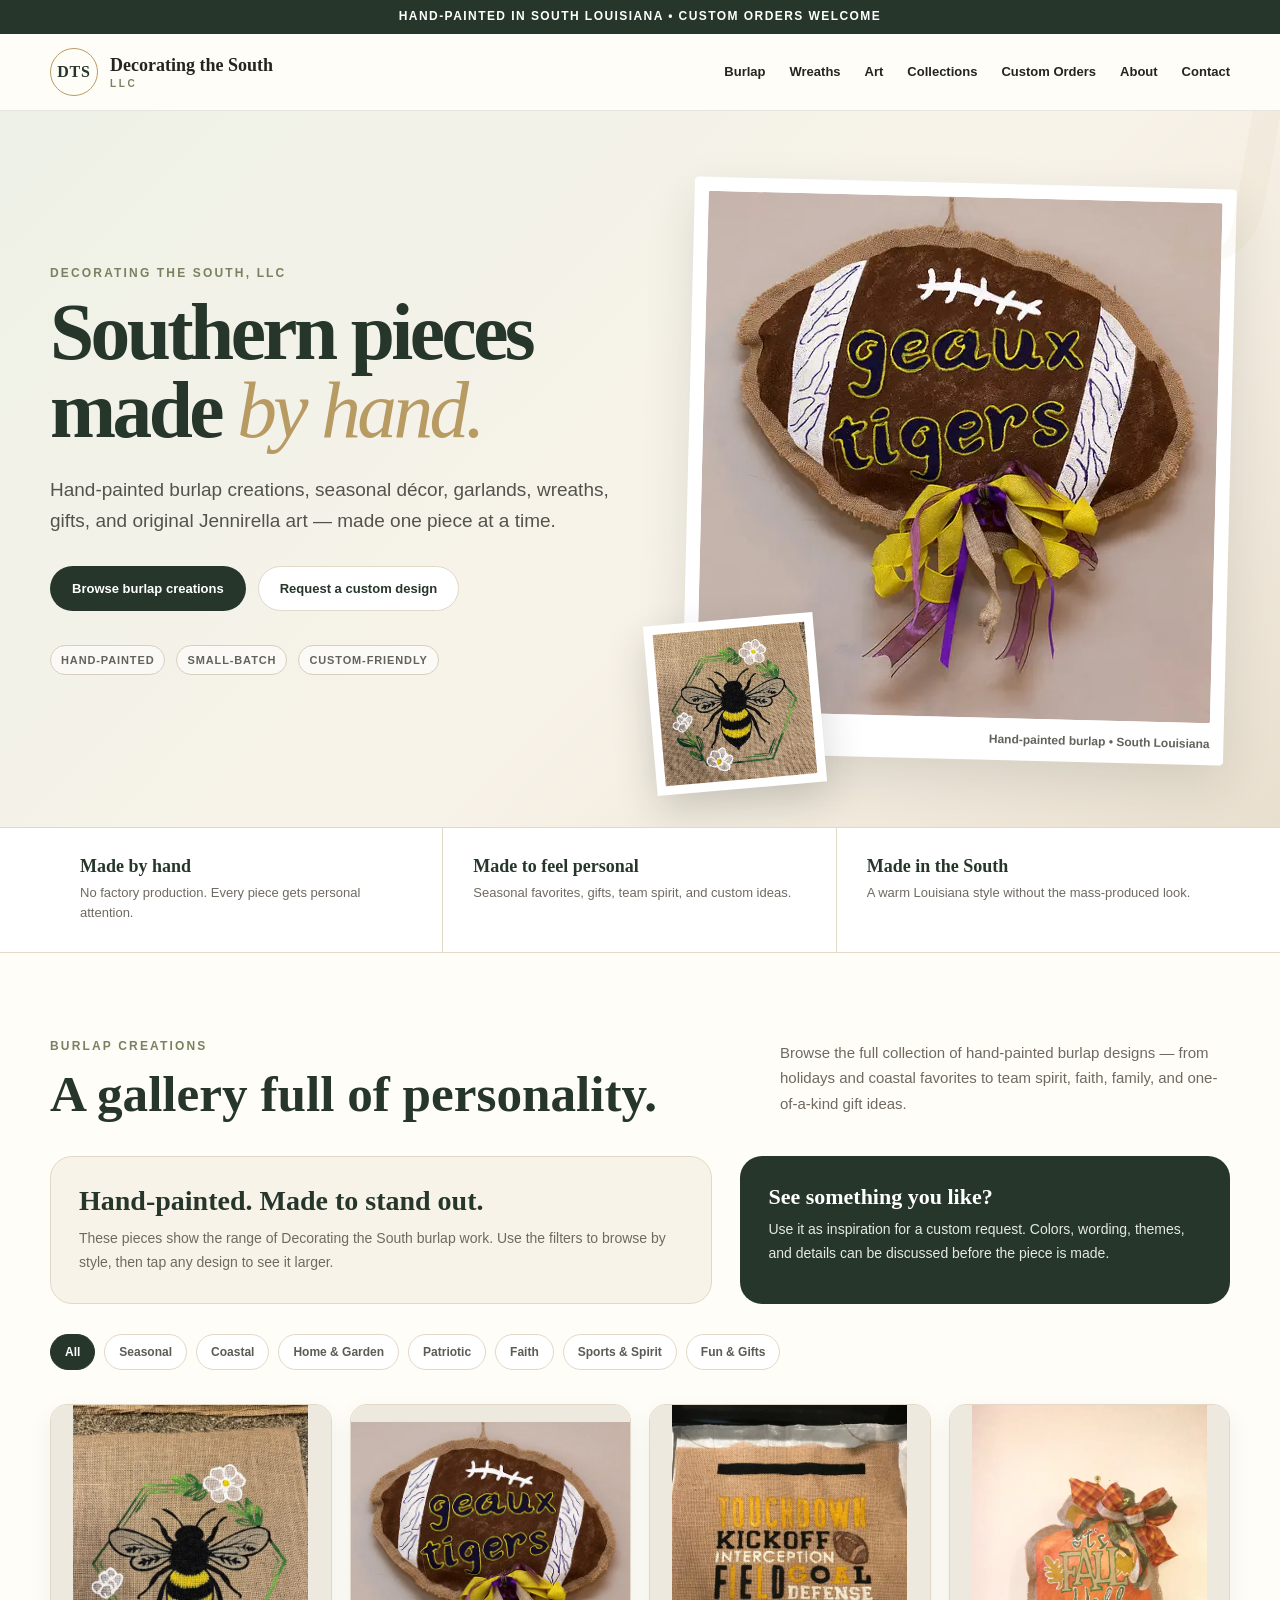
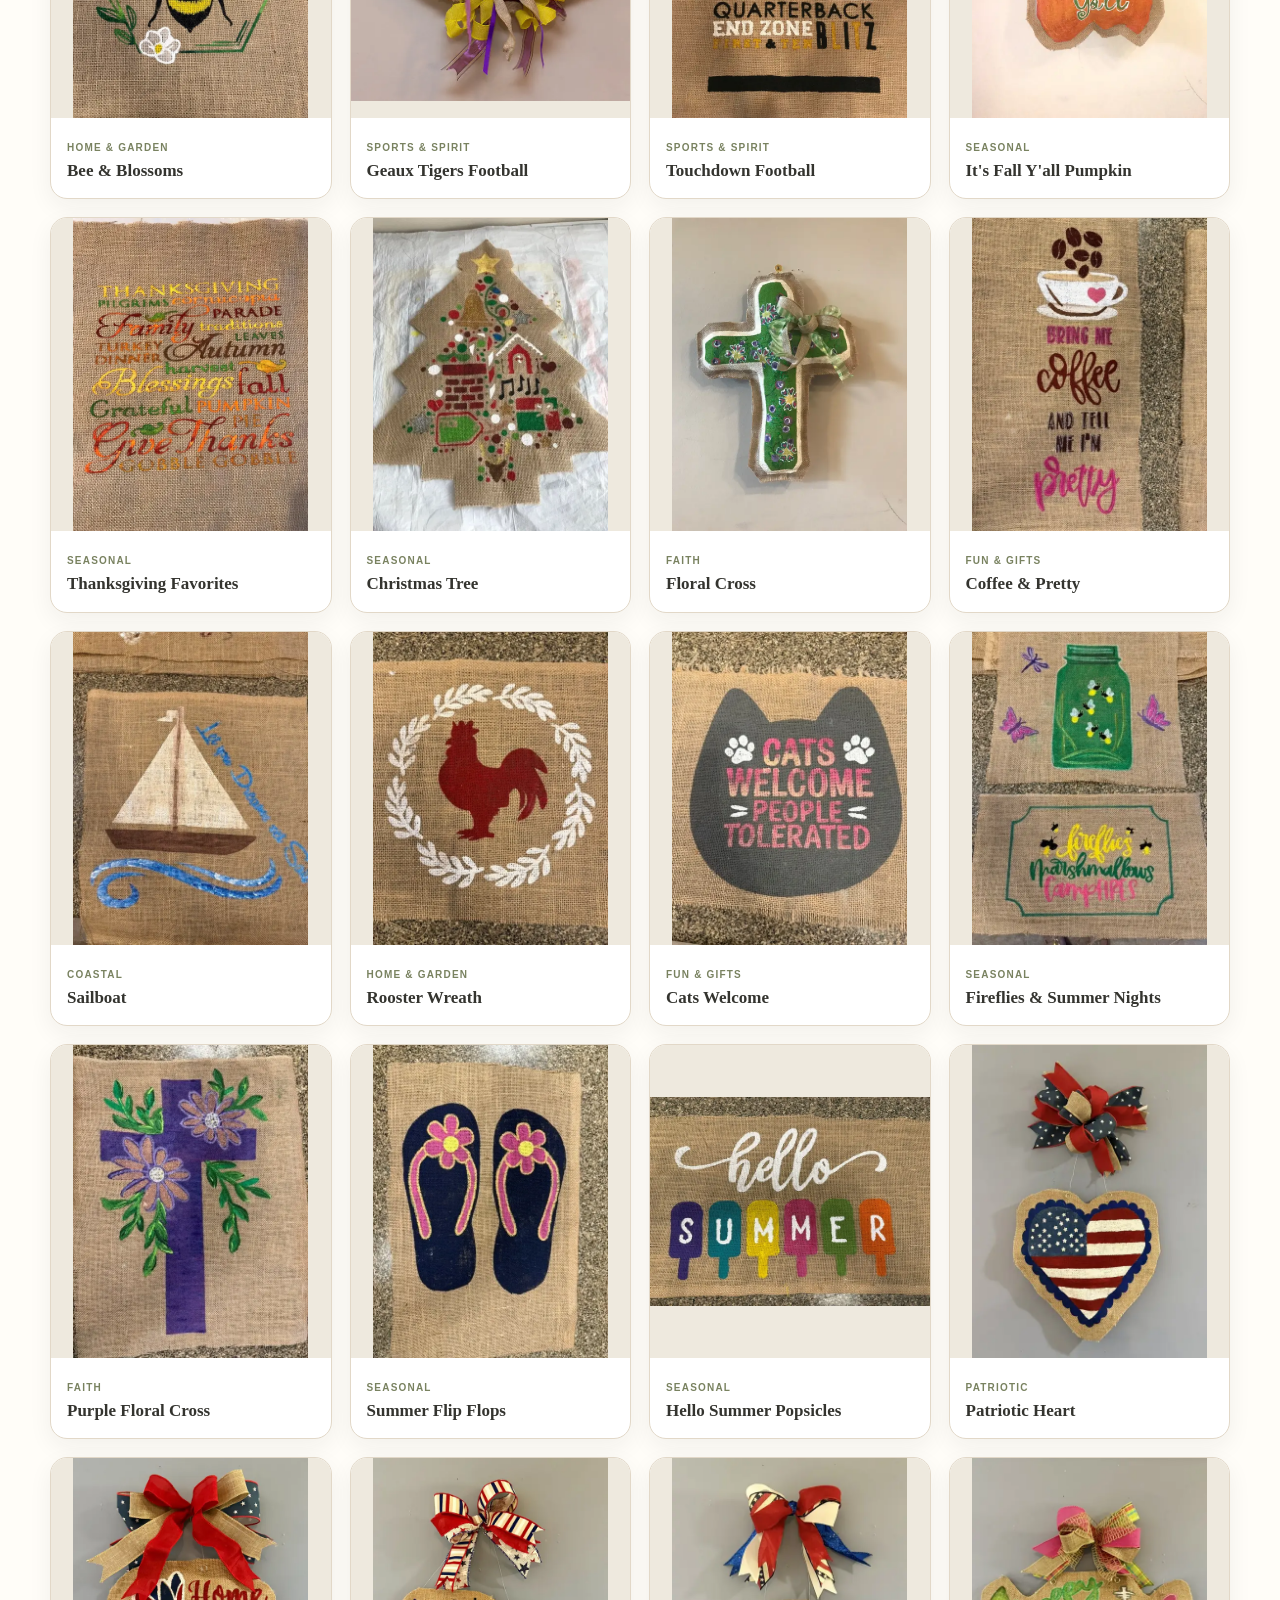
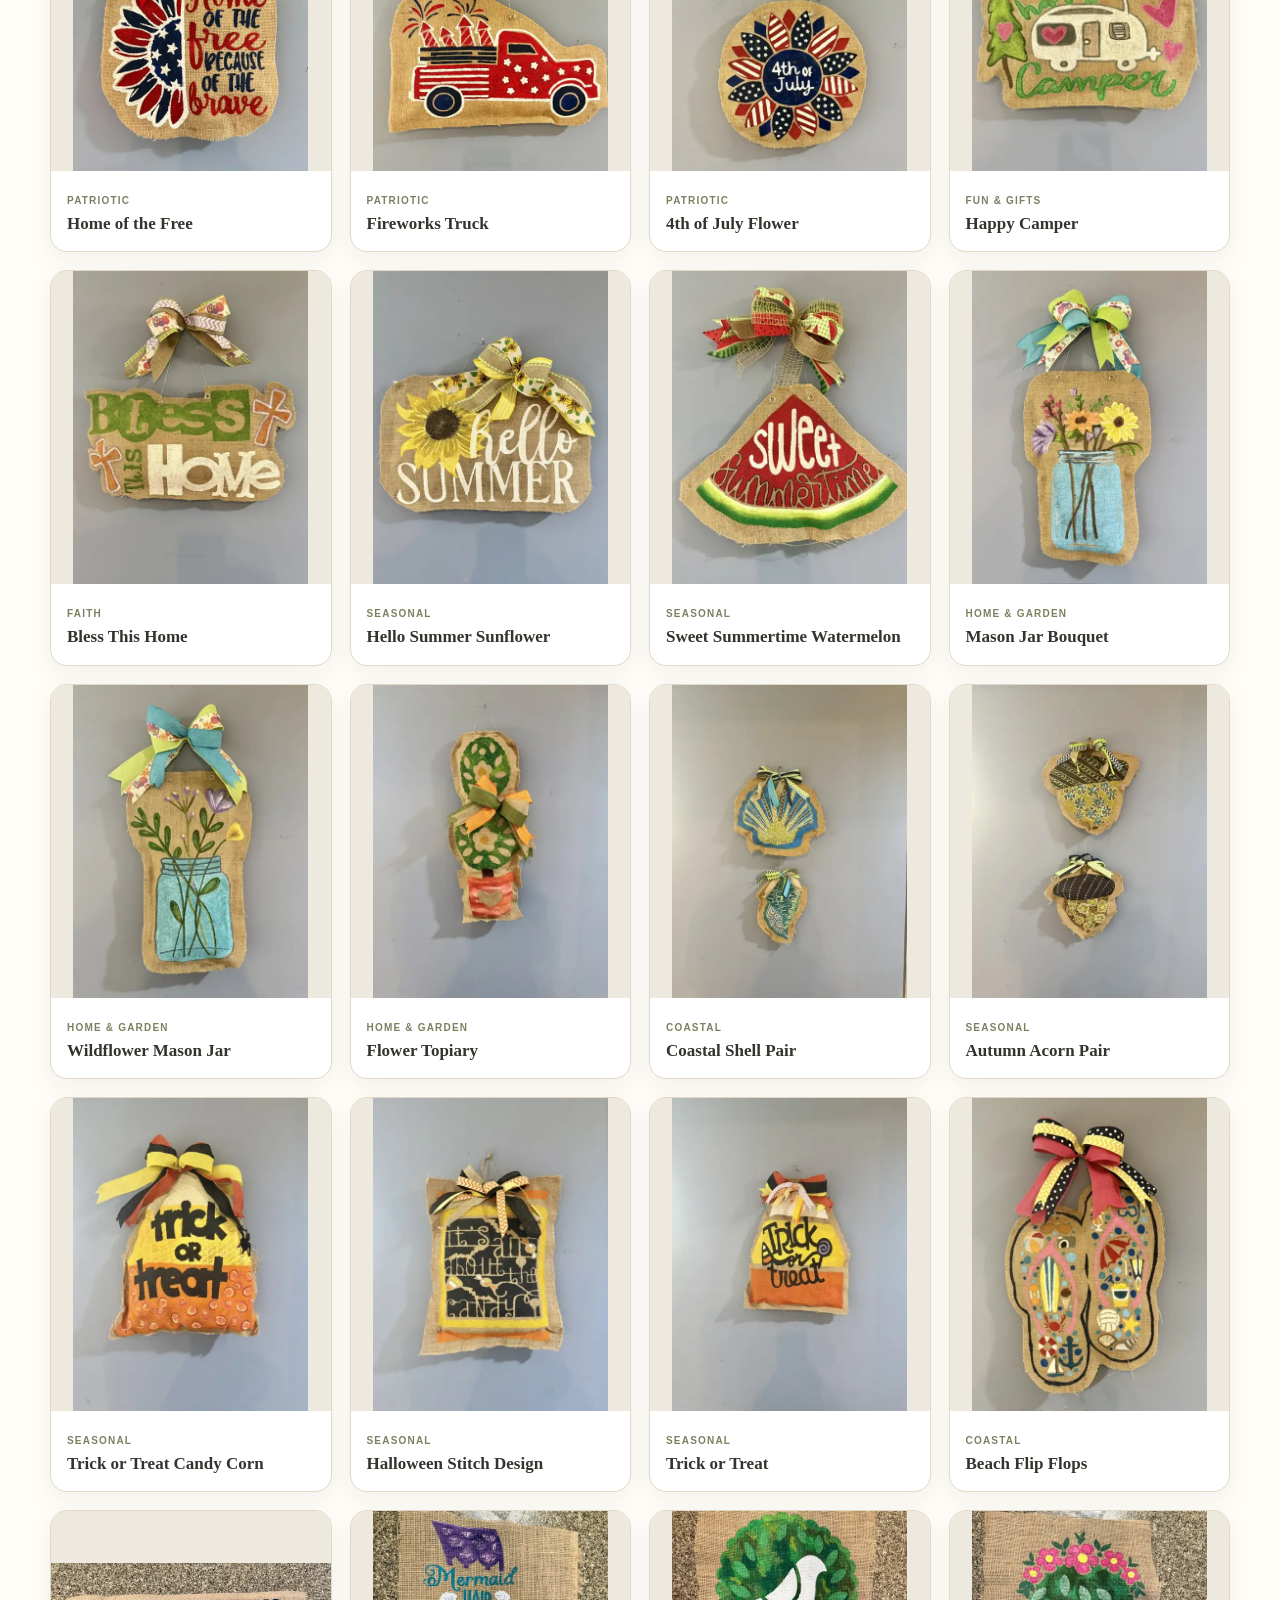
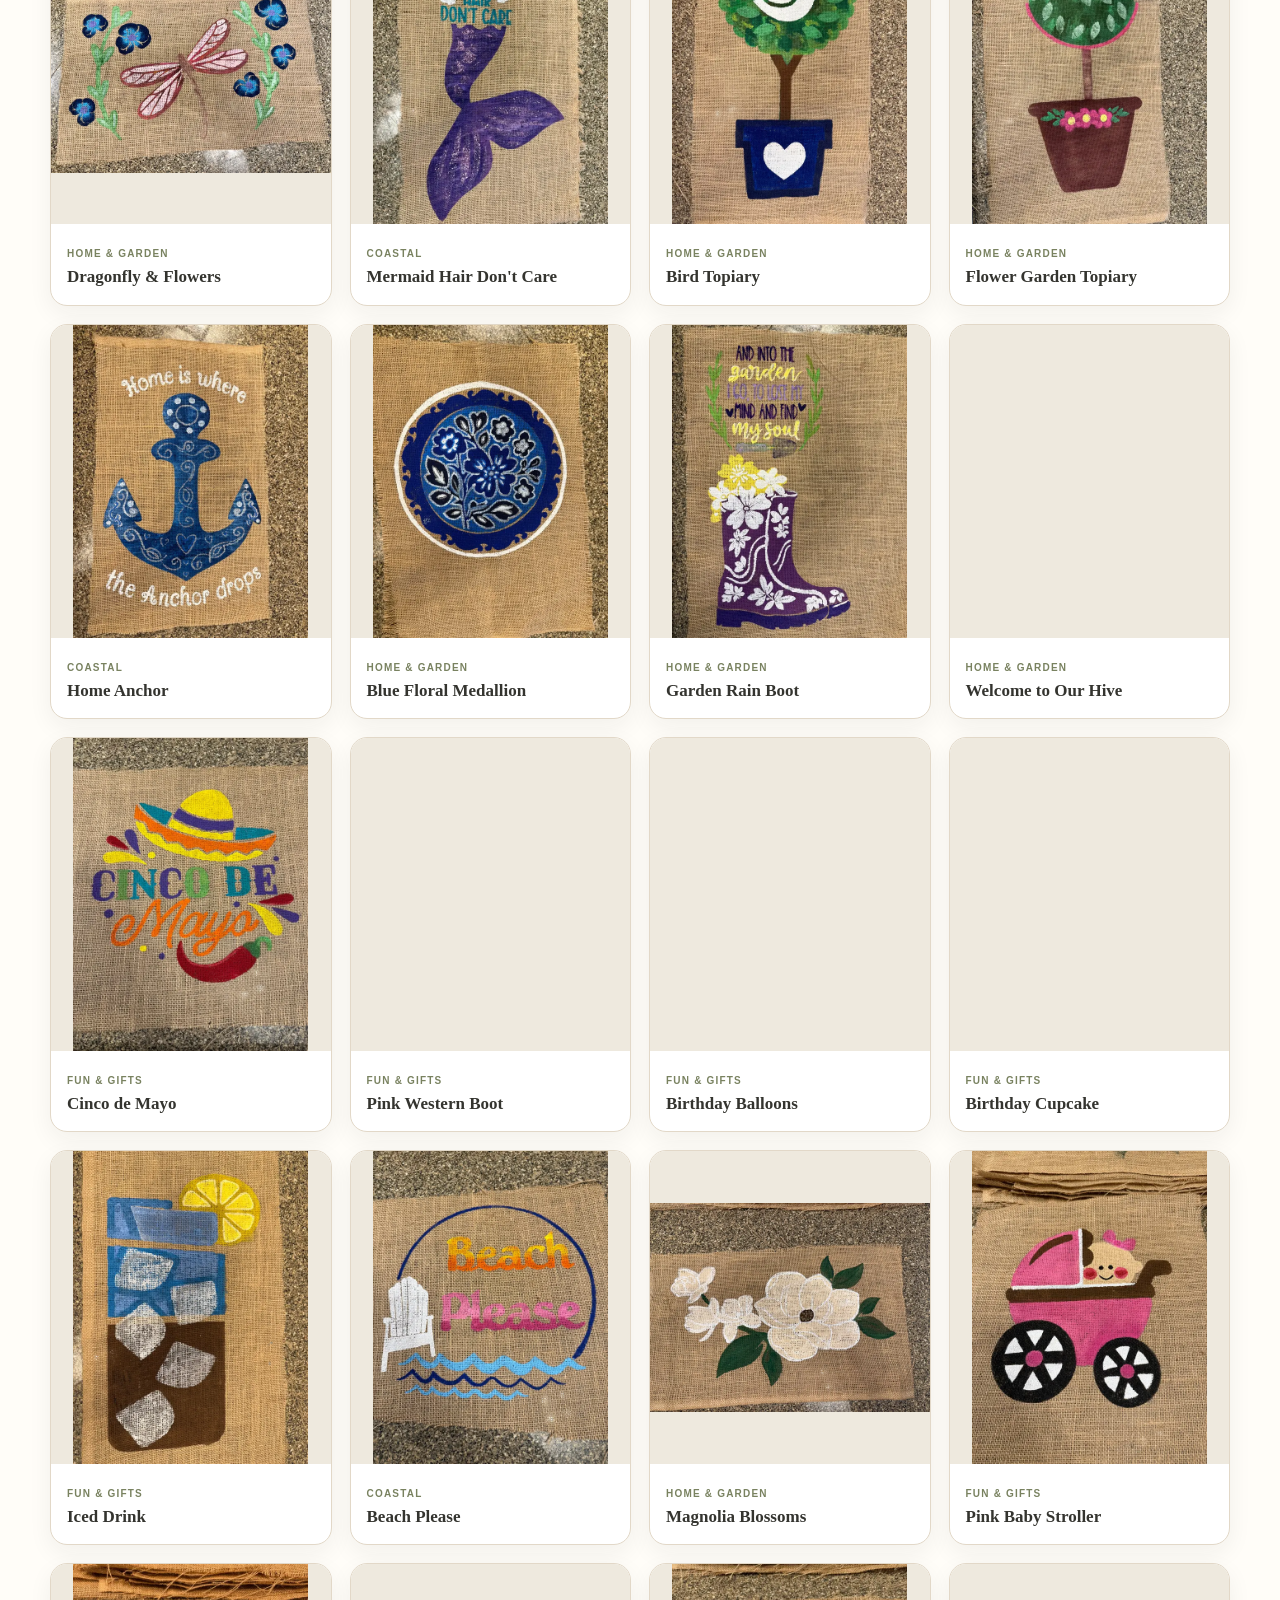
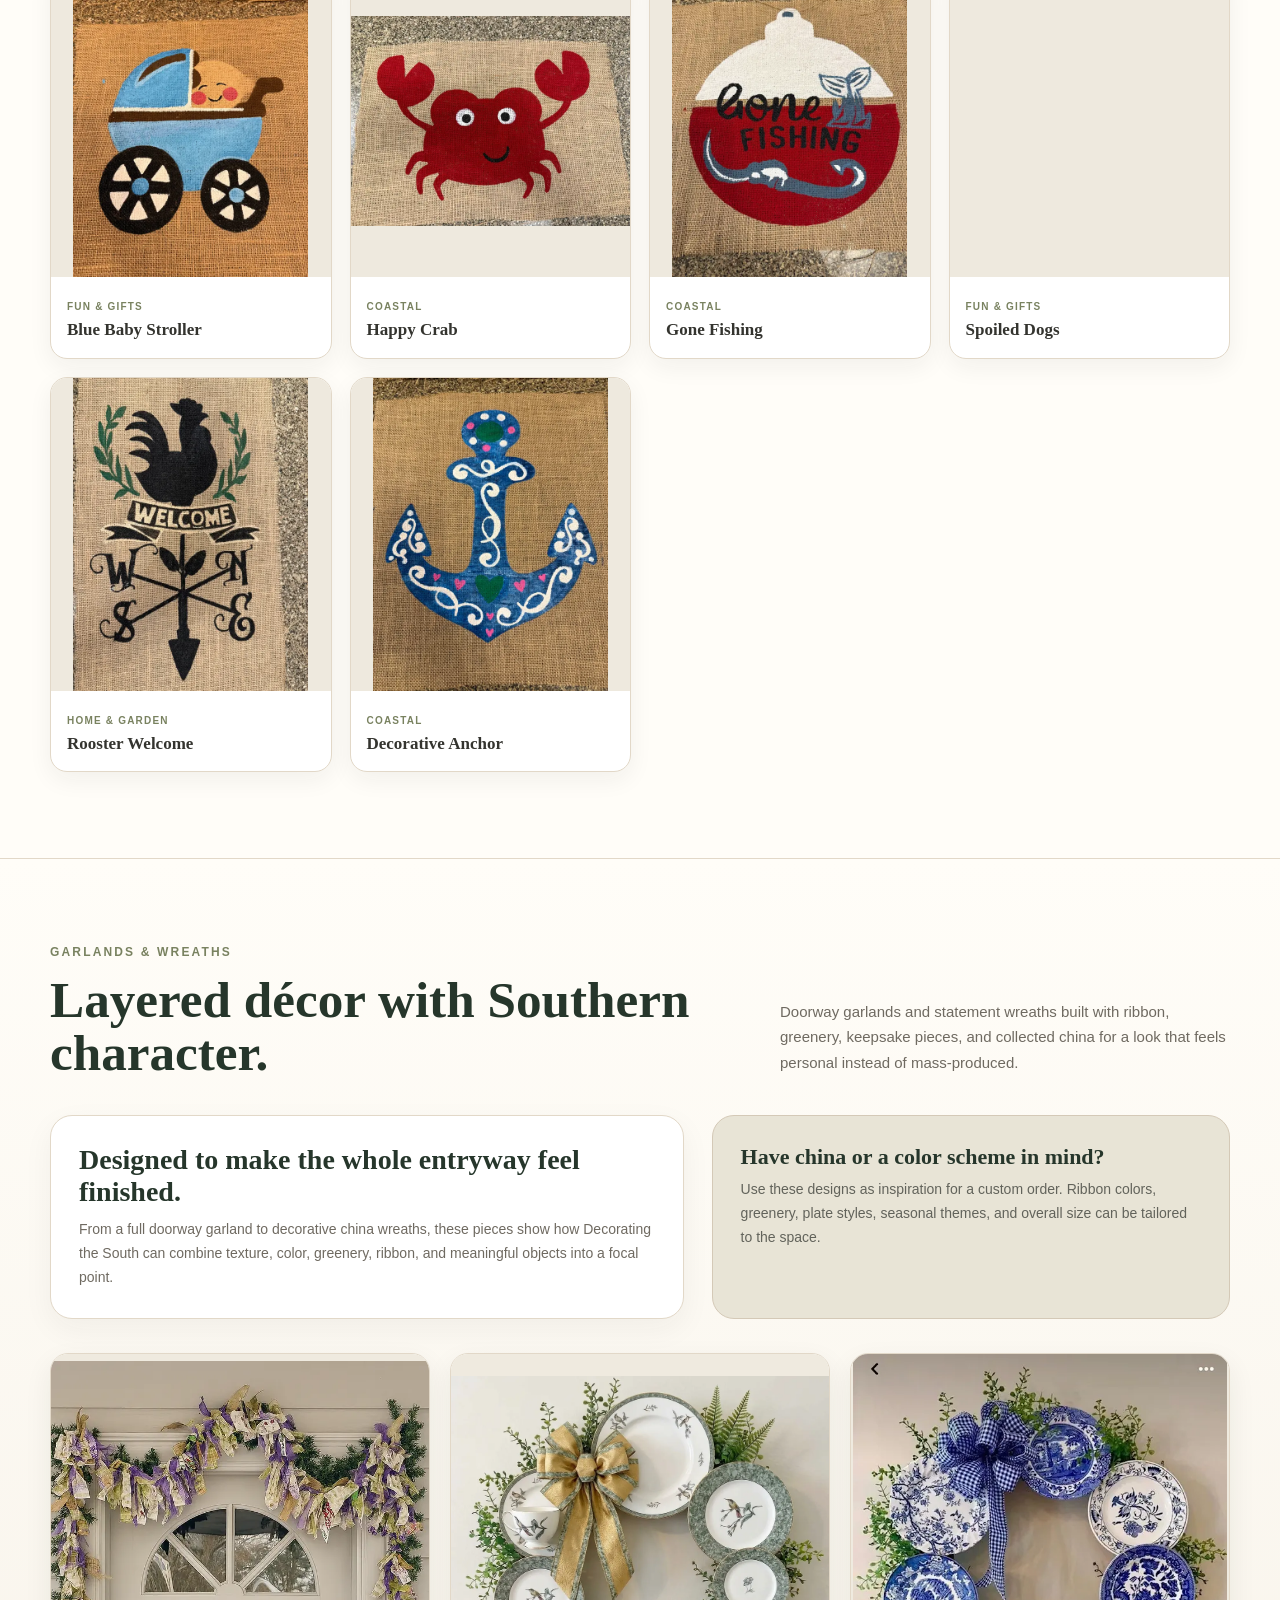
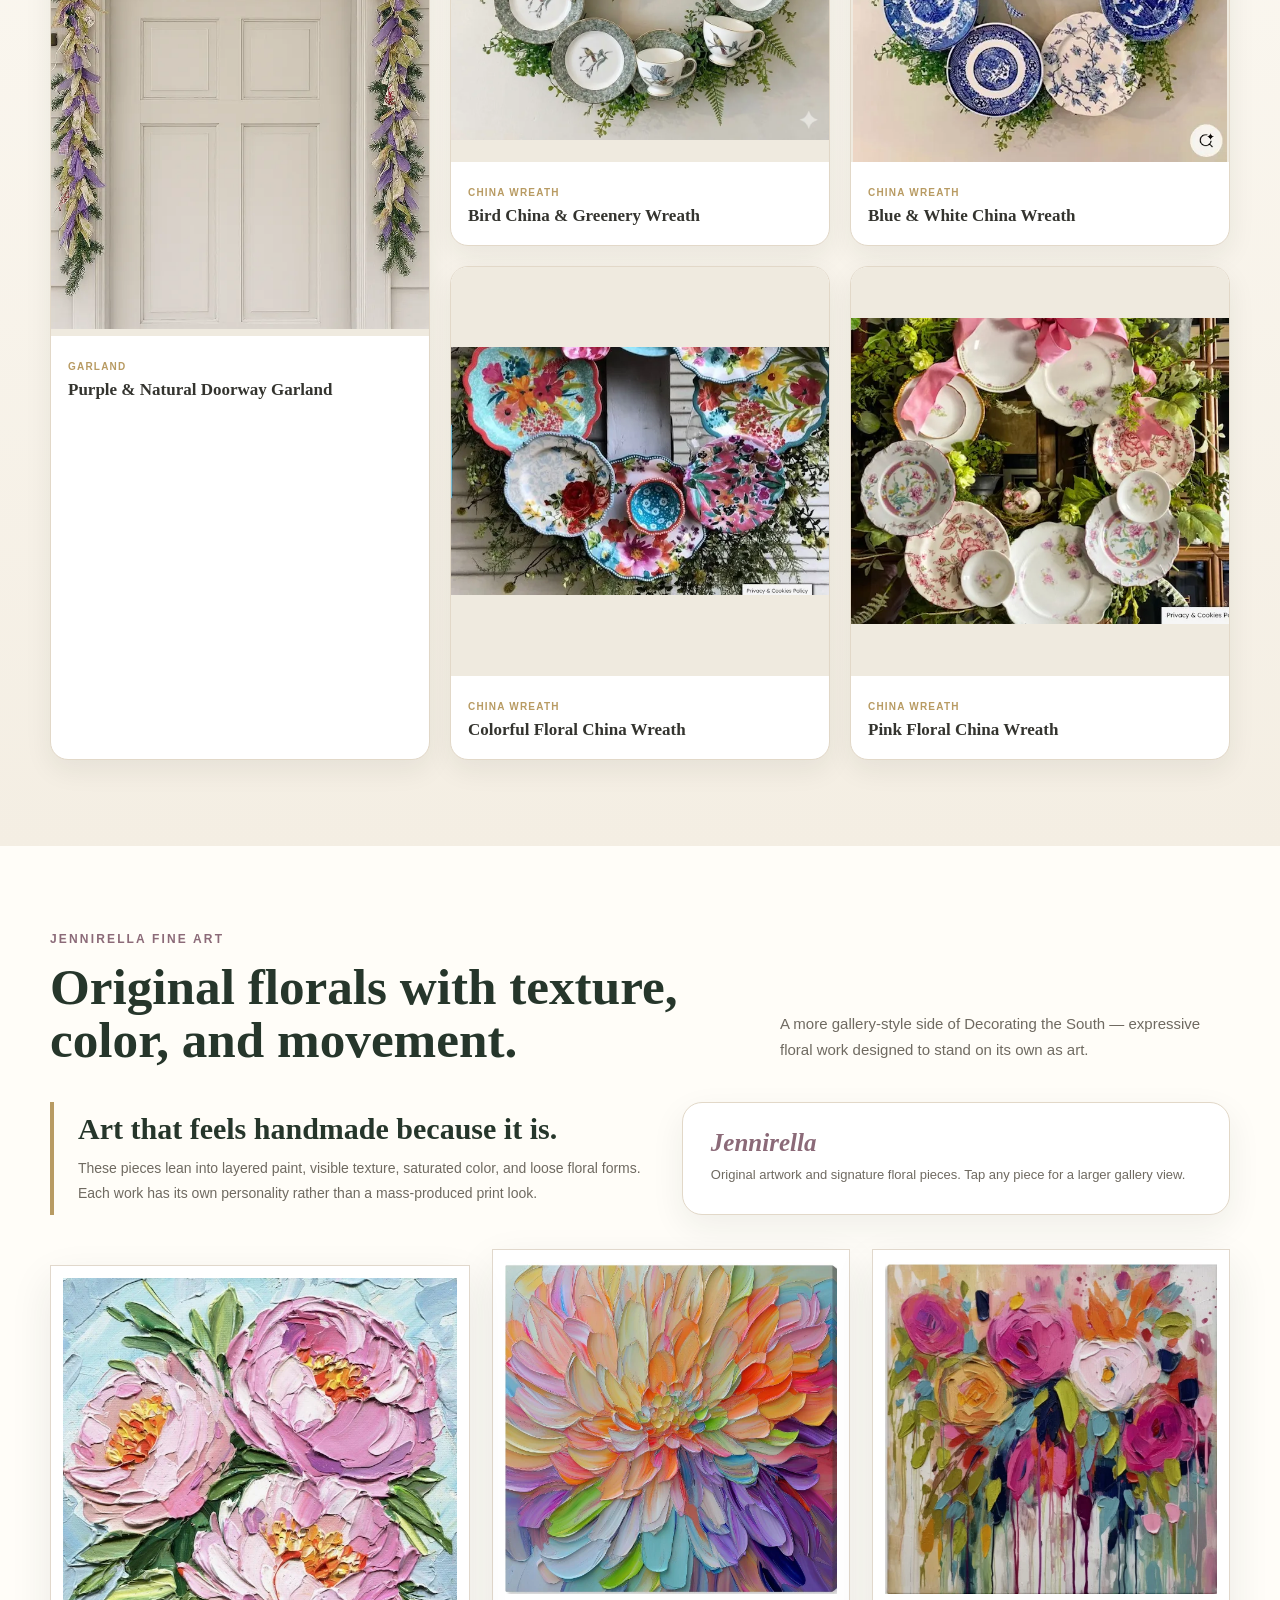
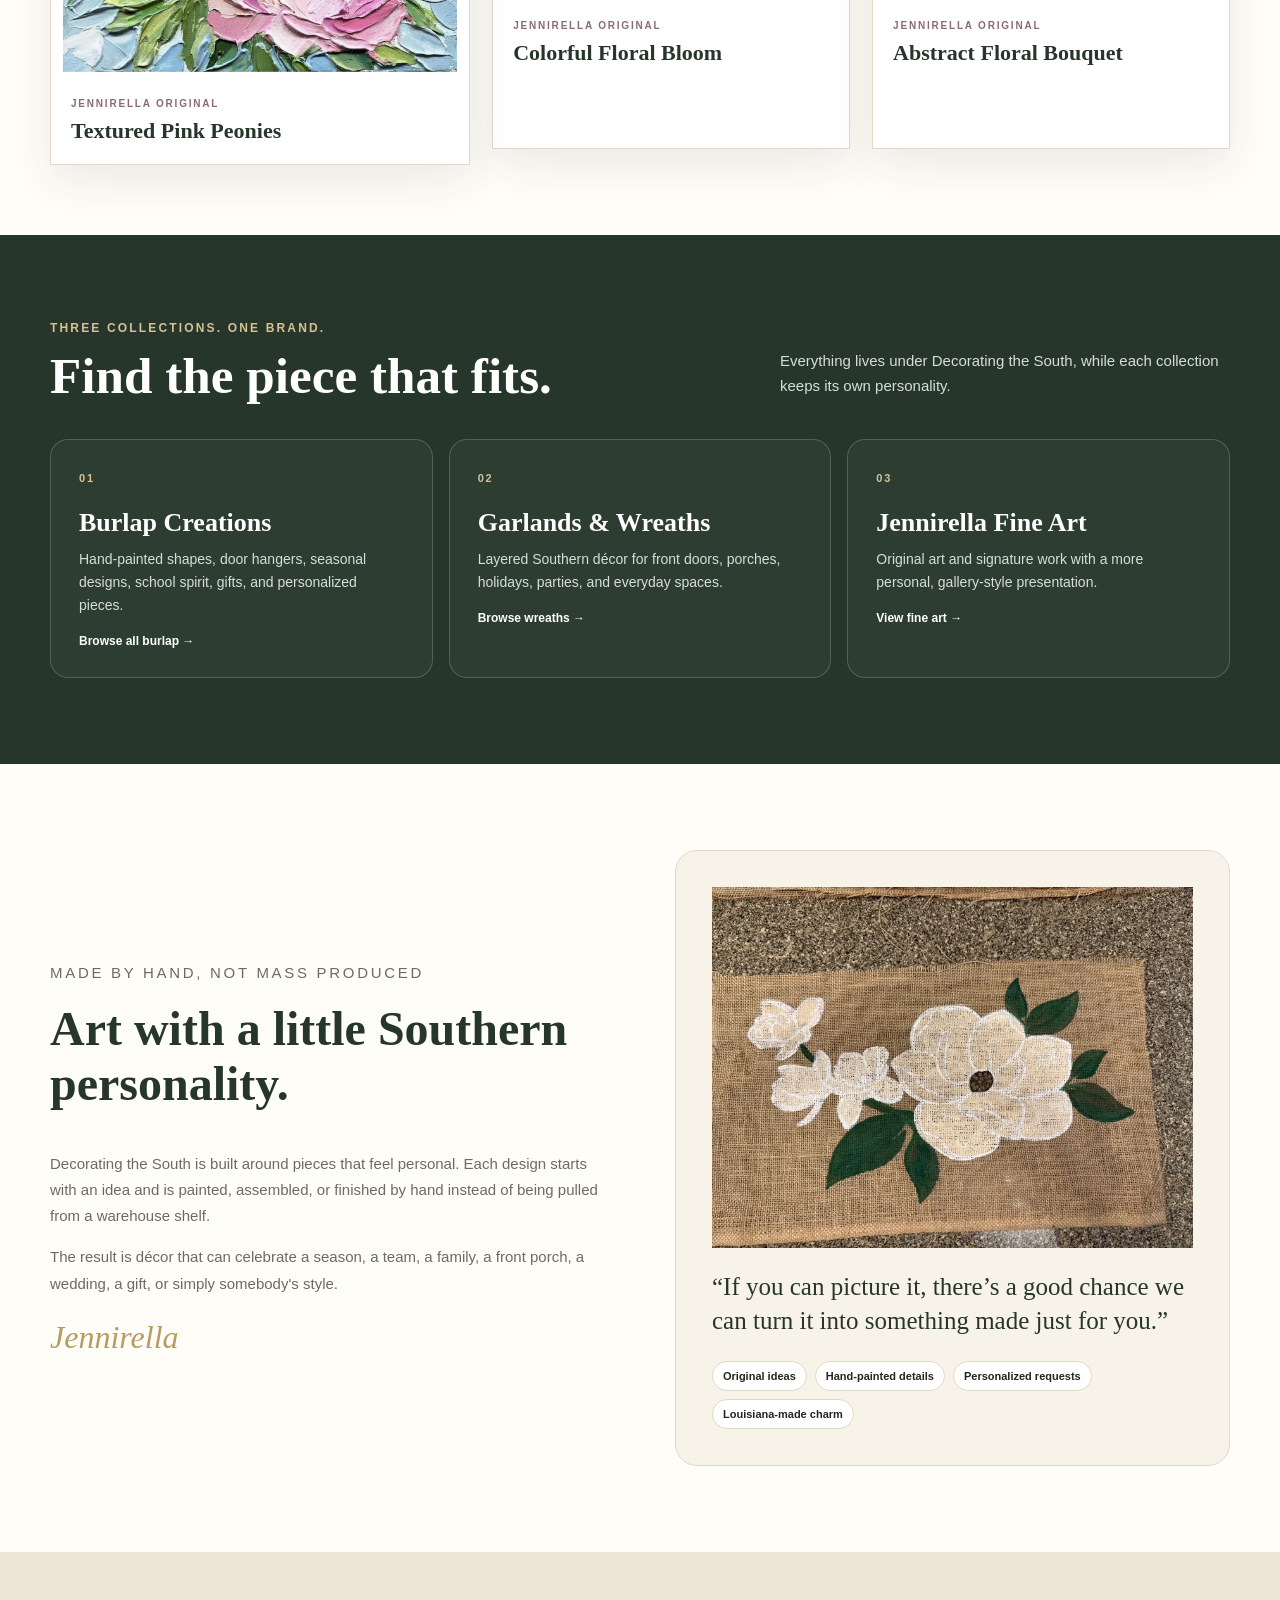
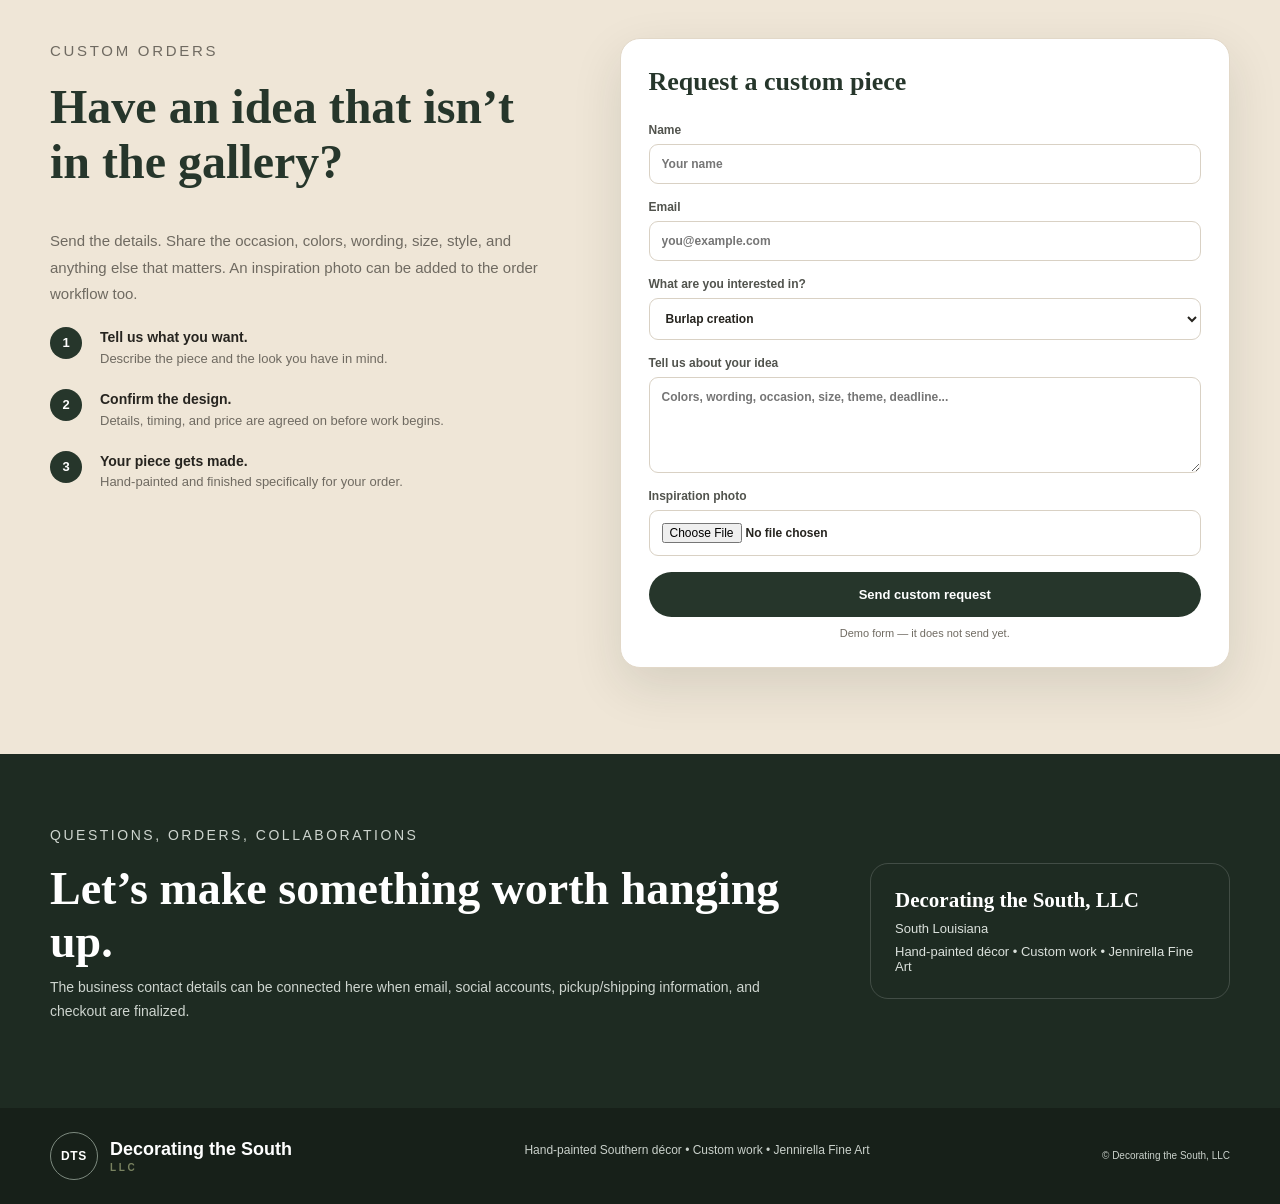
==== commit 02938b15: "Add files via upload" ====
--- a/index.html
+++ b/index.html
@@ -2,364 +2,449 @@
 <html lang="en">
 <head>
 <meta charset="utf-8">
-<meta name="viewport" content="width=device-width, initial-scale=1, viewport-fit=cover">
-<meta name="theme-color" content="#0b2e44">
-<meta name="description" content="Gulf Coast Codeworks builds practical custom software, web applications, mobile-friendly tools, workflow automation, dashboards and business systems for real-world operations.">
-<meta property="og:title" content="Gulf Coast Codeworks | Custom Software & Business Solutions">
-<meta property="og:description" content="Turning real problems into powerful solutions.">
-<meta property="og:type" content="website">
-<meta property="og:url" content="https://gulfcoastcodeworks.com/">
-<link rel="canonical" href="https://gulfcoastcodeworks.com/">
-<link rel="preconnect" href="https://fonts.googleapis.com">
-<link rel="preconnect" href="https://fonts.gstatic.com" crossorigin>
-<link href="https://fonts.googleapis.com/css2?family=Cormorant+Garamond:wght@600;700&family=Great+Vibes&family=Inter:wght@400;500;600;700;800&display=swap" rel="stylesheet">
-<title>Gulf Coast Codeworks | Custom Software & Business Solutions</title>
+<meta name="viewport" content="width=device-width,initial-scale=1">
+<meta name="theme-color" content="#26362b">
+<meta name="description" content="Decorating the South, LLC — hand-painted burlap creations, seasonal décor, garlands, wreaths, and Jennirella fine art.">
+<title>Decorating the South, LLC | Handmade Southern Art & Décor</title>
 <style>
-:root{--hero-image:url('[data-uri]');--navy:#092c42;--navy2:#041e2f;--navy3:#0e4864;--ink:#173243;--muted:#60727c;--paper:#f6f1e9;--paper2:#fcf9f4;--white:#fffdf9;--gold:#d8b35e;--gold2:#ecd28a;--line:rgba(14,45,64,.12);--shadow:0 20px 45px rgba(8,38,57,.12);--r:18px;--sidebar:270px;}
-*{box-sizing:border-box} html{scroll-behavior:smooth} body{margin:0;background:radial-gradient(circle at top right, rgba(224,202,156,.20), transparent 30%), linear-gradient(180deg,#f6f1e8 0%,#f5efe6 45%,#f7f3ed 100%);color:var(--ink);font-family:Inter,system-ui,sans-serif;overflow-x:hidden} a{color:inherit;text-decoration:none} img,svg{display:block;max-width:100%} button,input,textarea{font:inherit}
-.site{min-height:100vh}
-.mobilebar{display:none;position:fixed;inset:0 0 auto 0;height:64px;background:rgba(8,39,57,.96);backdrop-filter:blur(12px);z-index:90;color:#fff;border-bottom:1px solid rgba(255,255,255,.08);padding:0 14px;align-items:center;justify-content:space-between}
-.mobilebar .brand-mini{display:flex;align-items:center;gap:10px} .mobilebar .brand-mini .gulf{font-family:'Great Vibes',cursive;font-size:31px;line-height:1;color:#fff5e4} .mobilebar .brand-mini .cw{font-size:10px;letter-spacing:.24em;text-transform:uppercase;color:var(--gold2);font-weight:700}
-.hamb{width:42px;height:42px;border-radius:12px;background:rgba(255,255,255,.06);border:1px solid rgba(255,255,255,.14);display:grid;place-items:center;color:#fff} .hamb span,.hamb span:before,.hamb span:after{content:'';display:block;width:18px;height:2px;background:#fff;border-radius:2px;position:relative} .hamb span:before{position:absolute;top:-6px} .hamb span:after{position:absolute;top:6px}
-.sidebar{position:fixed;left:0;top:0;bottom:0;width:var(--sidebar);background:linear-gradient(180deg,#0a3049 0%, #07273d 55%, #041b2b 100%);color:#edf4f6;padding:18px 16px;display:flex;flex-direction:column;z-index:80;box-shadow:10px 0 30px rgba(0,0,0,.12)}
-.sidebar:before{content:'';position:absolute;inset:0;background:radial-gradient(circle at 30% 10%, rgba(255,255,255,.06), transparent 28%), radial-gradient(circle at 80% 75%, rgba(225,183,94,.12), transparent 22%);pointer-events:none}
-.brand{position:relative;padding:2px 2px 16px;margin-bottom:12px;border-bottom:1px solid rgba(255,255,255,.12)}
-.brand-rule{display:flex;align-items:center;justify-content:center;gap:9px;margin:2px auto 10px;color:var(--gold2)}.brand-rule span{width:42px;height:1px;background:currentColor;opacity:.72}.brand-rule i{width:6px;height:6px;border:1px solid currentColor;transform:rotate(45deg);display:block}
-.brand-script{font-family:'Great Vibes',cursive;font-size:58px;line-height:.84;text-align:center;color:#fff6e8;white-space:nowrap;text-shadow:0 1px 0 rgba(255,255,255,.08)}
-.brand-code{margin-top:7px;text-align:center;font-size:16px;letter-spacing:.38em;text-transform:uppercase;color:var(--gold2);padding-left:.38em;font-weight:600}
-.brand-tag{margin-top:10px;text-align:center;color:#b7c8d0;text-transform:uppercase;letter-spacing:.18em;font-size:10px;font-weight:700}
-.nav{display:grid;gap:7px;margin-top:6px}
-.nav-link{display:flex;align-items:center;gap:12px;padding:11px 12px;border-radius:10px;color:#dde6ea;border:1px solid transparent;font-size:15px;font-weight:500;cursor:pointer;background:transparent;text-align:left}
-.nav-link:hover{background:rgba(255,255,255,.05)} .nav-link.active{background:linear-gradient(180deg,#0a4c69,#0c4260);border-color:rgba(109,176,209,.45);box-shadow:inset 0 1px 0 rgba(255,255,255,.08)}
-.nav-num{width:26px;flex:0 0 26px;font-size:10px;letter-spacing:.12em;color:#d8b96e;font-weight:800}.nav-link.active .nav-num{color:#f0d58d}
-.sidebar-bottom{margin-top:auto;padding:14px 8px 6px;border-top:1px solid rgba(255,255,255,.12);position:relative}
-.sidebar-quote{font-family:'Cormorant Garamond',serif;font-style:italic;font-size:16px;line-height:1.38;color:#d7dfe2;text-align:center}
-.sidebar-sign{font-family:'Great Vibes',cursive;font-size:36px;line-height:1;color:#fff3de;text-align:center;margin-top:8px}
-.sidebar-title{text-align:center;color:#bfccd0;font-size:13px;margin-top:4px}
-.social{display:flex;justify-content:center;gap:9px;margin:15px 0 12px;flex-wrap:wrap}.social a{color:#d5e0e4;font-size:11px;letter-spacing:.08em;text-transform:uppercase;padding:0 3px}.social a+a:before{content:'•';color:#7f98a3;margin-right:9px}
-.side-location{display:block;color:#cdd9de;font-size:12px;line-height:1.45;text-align:center;margin-bottom:12px;letter-spacing:.03em}.side-location:before{content:'BASED IN';display:block;color:#d7b86c;font-size:9px;letter-spacing:.19em;margin-bottom:4px;font-weight:800}
-.side-copy{border-top:1px solid rgba(255,255,255,.1);padding-top:12px;text-align:center;color:#8399a2;font-size:11px;line-height:1.5}
-.mask{display:none;position:fixed;inset:0;background:rgba(3,16,25,.58);z-index:70} .mask.open{display:block}
-.main{margin-left:var(--sidebar);min-height:100vh}
-.page{display:none} .page.active{display:block}
-.wrap{width:min(1220px, calc(100% - 40px)); margin:0 auto}
-.hero{position:relative;overflow:hidden;padding:26px 0 0;background:#d9e3e5}.hero:before{content:'';position:absolute;inset:0;background:url('[data-uri]') center/cover no-repeat;filter:saturate(1.08) contrast(1.08) brightness(.96);transform:scale(1.01)}.hero:after{content:'';position:absolute;inset:0;background:linear-gradient(90deg,rgba(247,242,233,.88) 0%,rgba(247,242,233,.74) 35%,rgba(247,242,233,.12) 62%,rgba(7,38,56,.09) 100%),linear-gradient(180deg,rgba(217,170,92,.13),rgba(6,40,59,.11));pointer-events:none}.hero>.wrap{position:relative;z-index:2}
-.hero-inner{min-height:430px;display:flex;align-items:flex-start;padding:14px 0 86px}
-.top-strip{display:flex;justify-content:flex-end;align-items:center;gap:22px;color:#eff5f6;font-size:12px;letter-spacing:.16em;text-transform:uppercase;padding-top:2px}
-.top-strip .small-links{display:flex;gap:14px;color:#eff5f6;text-shadow:0 1px 2px rgba(0,0,0,.2)} .top-strip .small-links span{opacity:.95}
-.cta-chip{display:inline-flex;align-items:center;border:1px solid rgba(9,44,66,.16);background:rgba(255,255,255,.94);color:var(--navy);padding:12px 18px;border-radius:7px;font-weight:700;box-shadow:0 8px 22px rgba(8,38,57,.10);font-size:14px}
-.hero-copy{max-width:570px;padding:16px 0 0 14px}
-.eyebrow{font-size:14px;letter-spacing:.19em;text-transform:uppercase;color:#243d4f;font-weight:700} .hero-copy .eyebrow{margin-bottom:12px}
-.hero-copy h1{font-family:'Cormorant Garamond',serif;font-size:76px;line-height:.95;margin:0;color:#11293b;max-width:760px}
-.hero-copy p{font-size:18px;line-height:1.45;color:#273f4f;max-width:520px;margin:14px 0 26px}
-.hero-actions{display:flex;gap:16px;flex-wrap:wrap}
-.btn{display:inline-flex;align-items:center;gap:12px;padding:15px 24px;border-radius:9px;font-weight:700;font-size:17px;border:1px solid transparent;cursor:pointer}
-.btn.primary{background:#0a4867;color:#fff;box-shadow:0 14px 28px rgba(10,72,103,.25)} .btn.secondary{background:var(--gold2);backdrop-filter:none;border-color:var(--gold2);color:#fff;box-shadow:0 10px 24px rgba(12,44,64,.18)} .btn.secondary:hover{background:var(--gold);border-color:var(--gold);transform:translateY(-1px)} .btn.secondary.alt{background:var(--paper2);border-color:var(--line);color:var(--navy)}
-.benefits{position:relative;margin-top:-72px;z-index:4}
-.benefit-bar{display:grid;grid-template-columns:repeat(4,1fr);background:rgba(255,250,244,.98);border:1px solid rgba(13,45,64,.1);border-radius:11px;box-shadow:0 16px 34px rgba(8,38,57,.11);overflow:hidden}
-.benefit{padding:20px 22px;display:flex;gap:14px;align-items:flex-start;border-right:1px solid rgba(13,45,64,.1)} .benefit:last-child{border-right:none}.benefit-index{font-family:'Cormorant Garamond',serif;font-size:29px;line-height:1;color:#0a4867;min-width:34px;padding-top:1px;font-weight:700}.benefit-index:after{content:'';display:block;width:24px;height:2px;background:var(--gold);margin-top:8px}
-.benefit h3{margin:0 0 6px;font-size:17px;color:#17364b} .benefit p{margin:0;color:var(--muted);font-size:15px;line-height:1.4}
-.content-shell{position:relative;padding:20px 0 46px;background:linear-gradient(180deg,rgba(246,241,233,.96),rgba(248,244,237,.94))}.content-shell:before{content:'';position:absolute;inset:0;background:url('[data-uri]